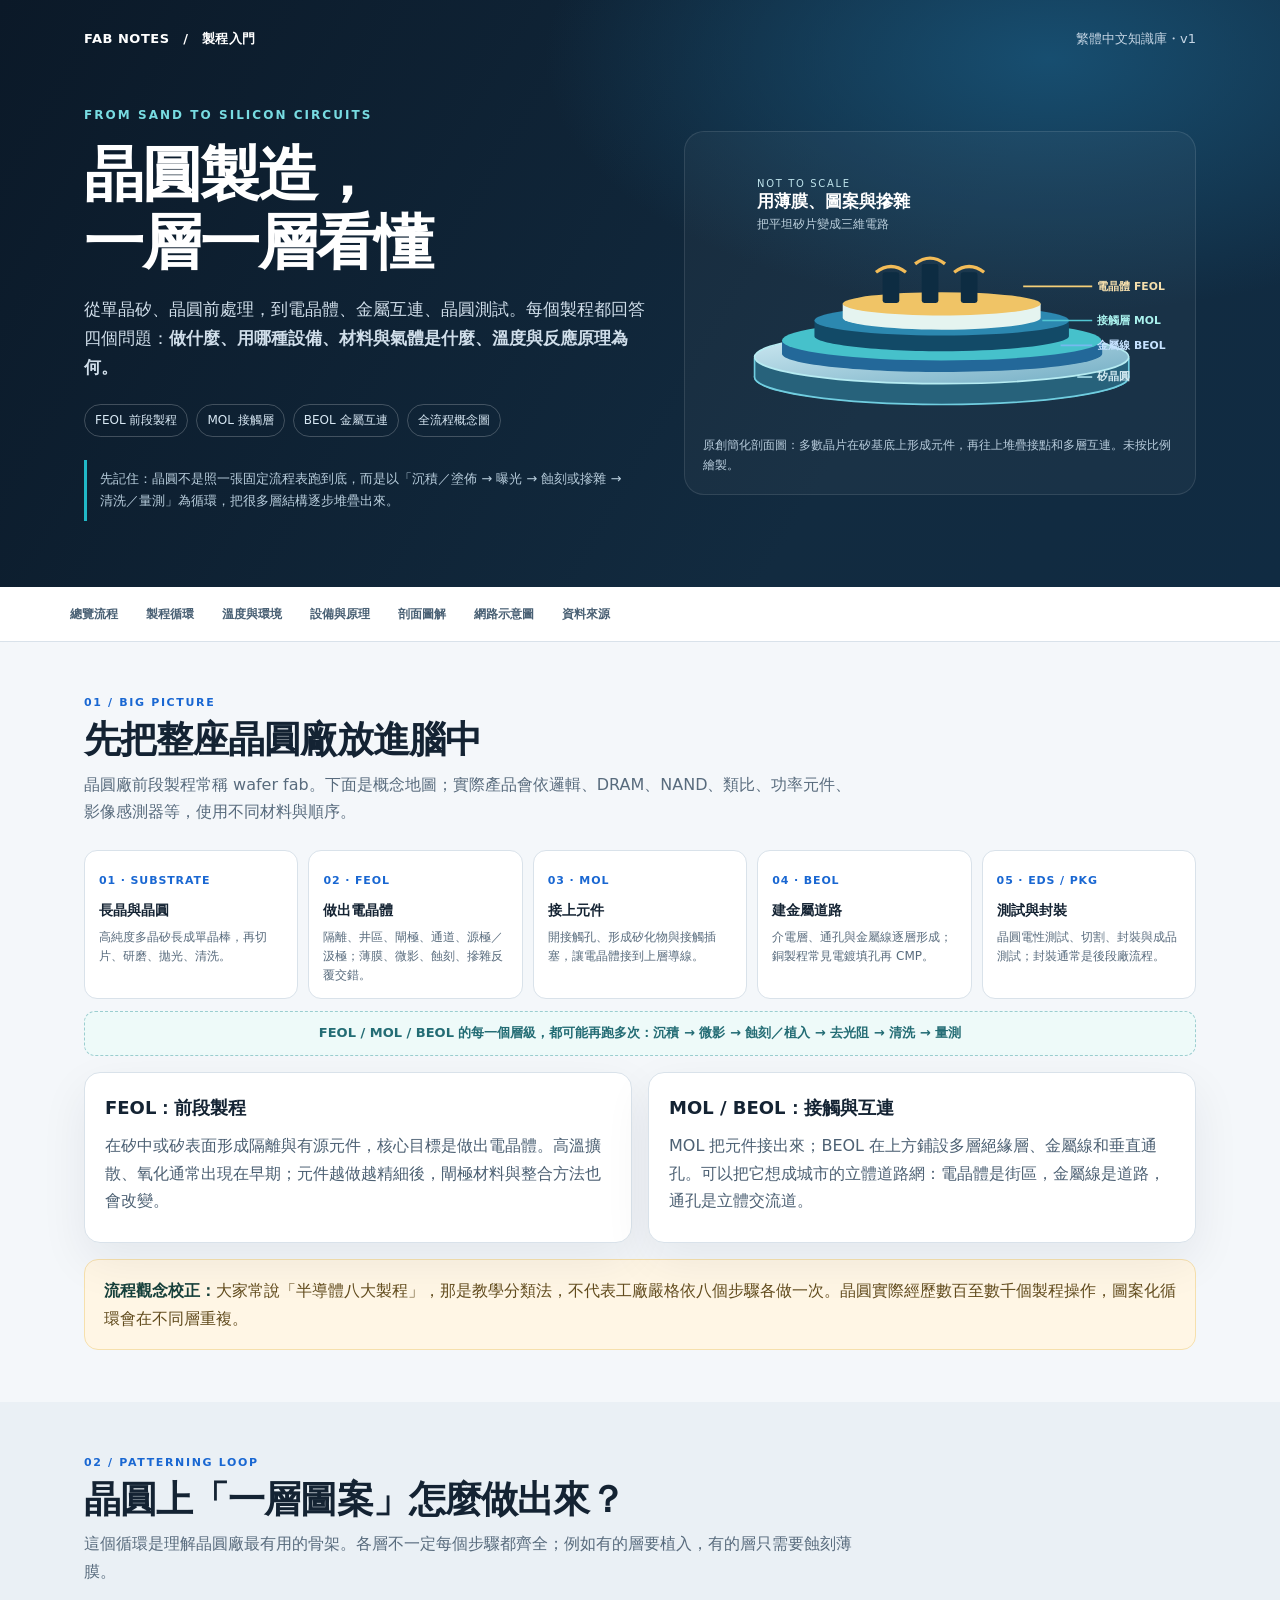
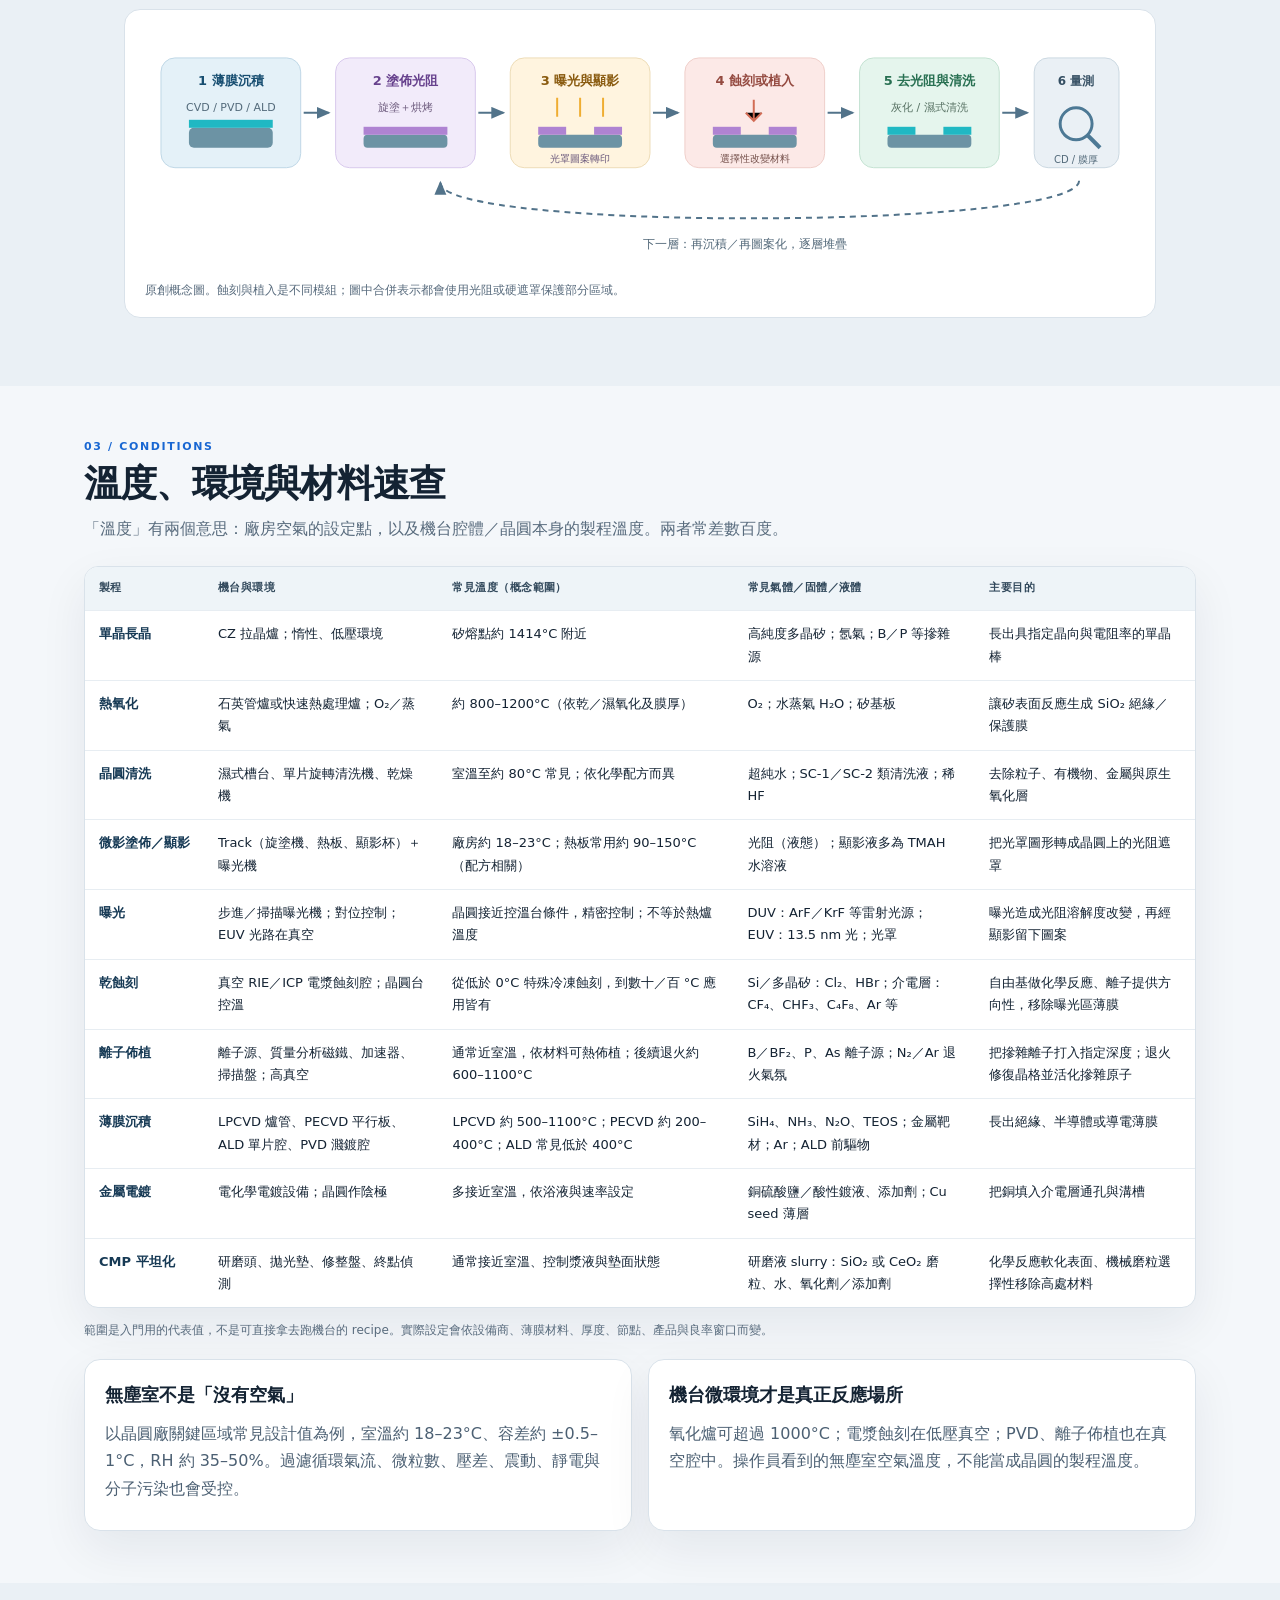
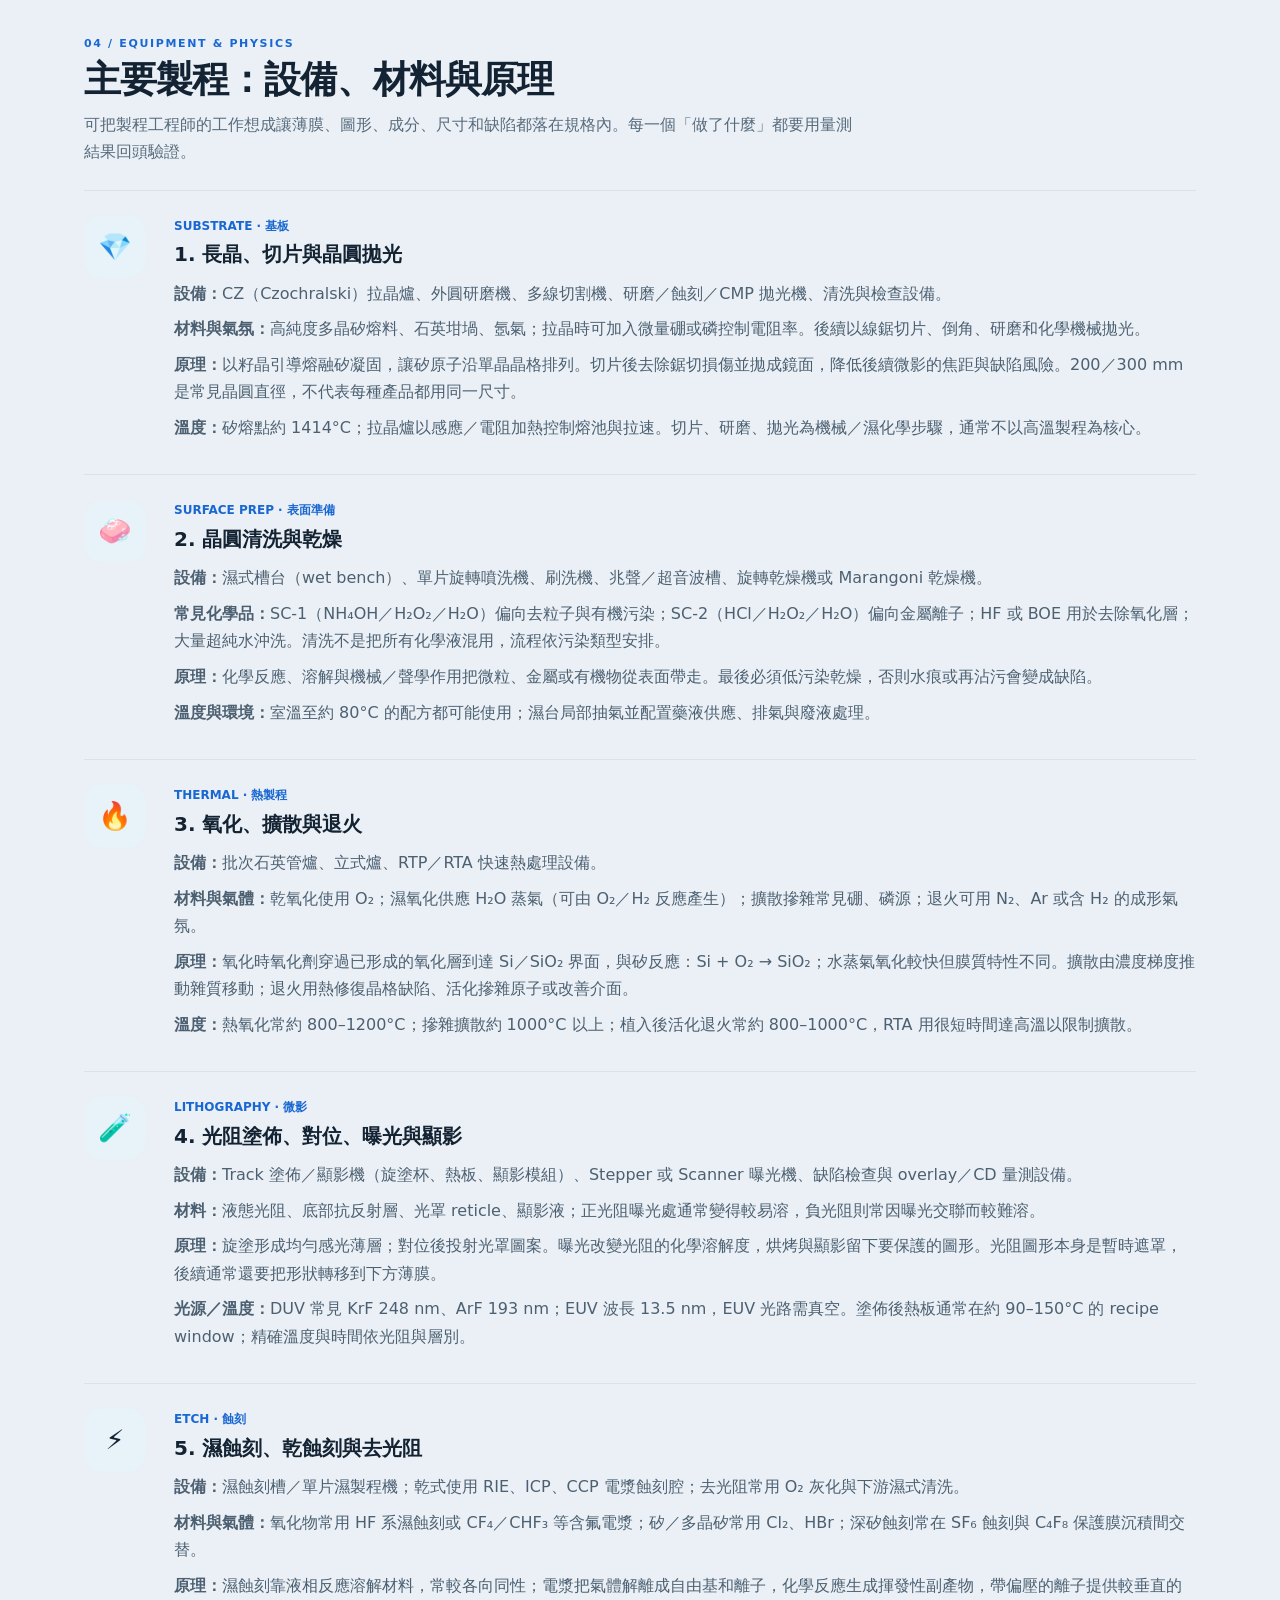
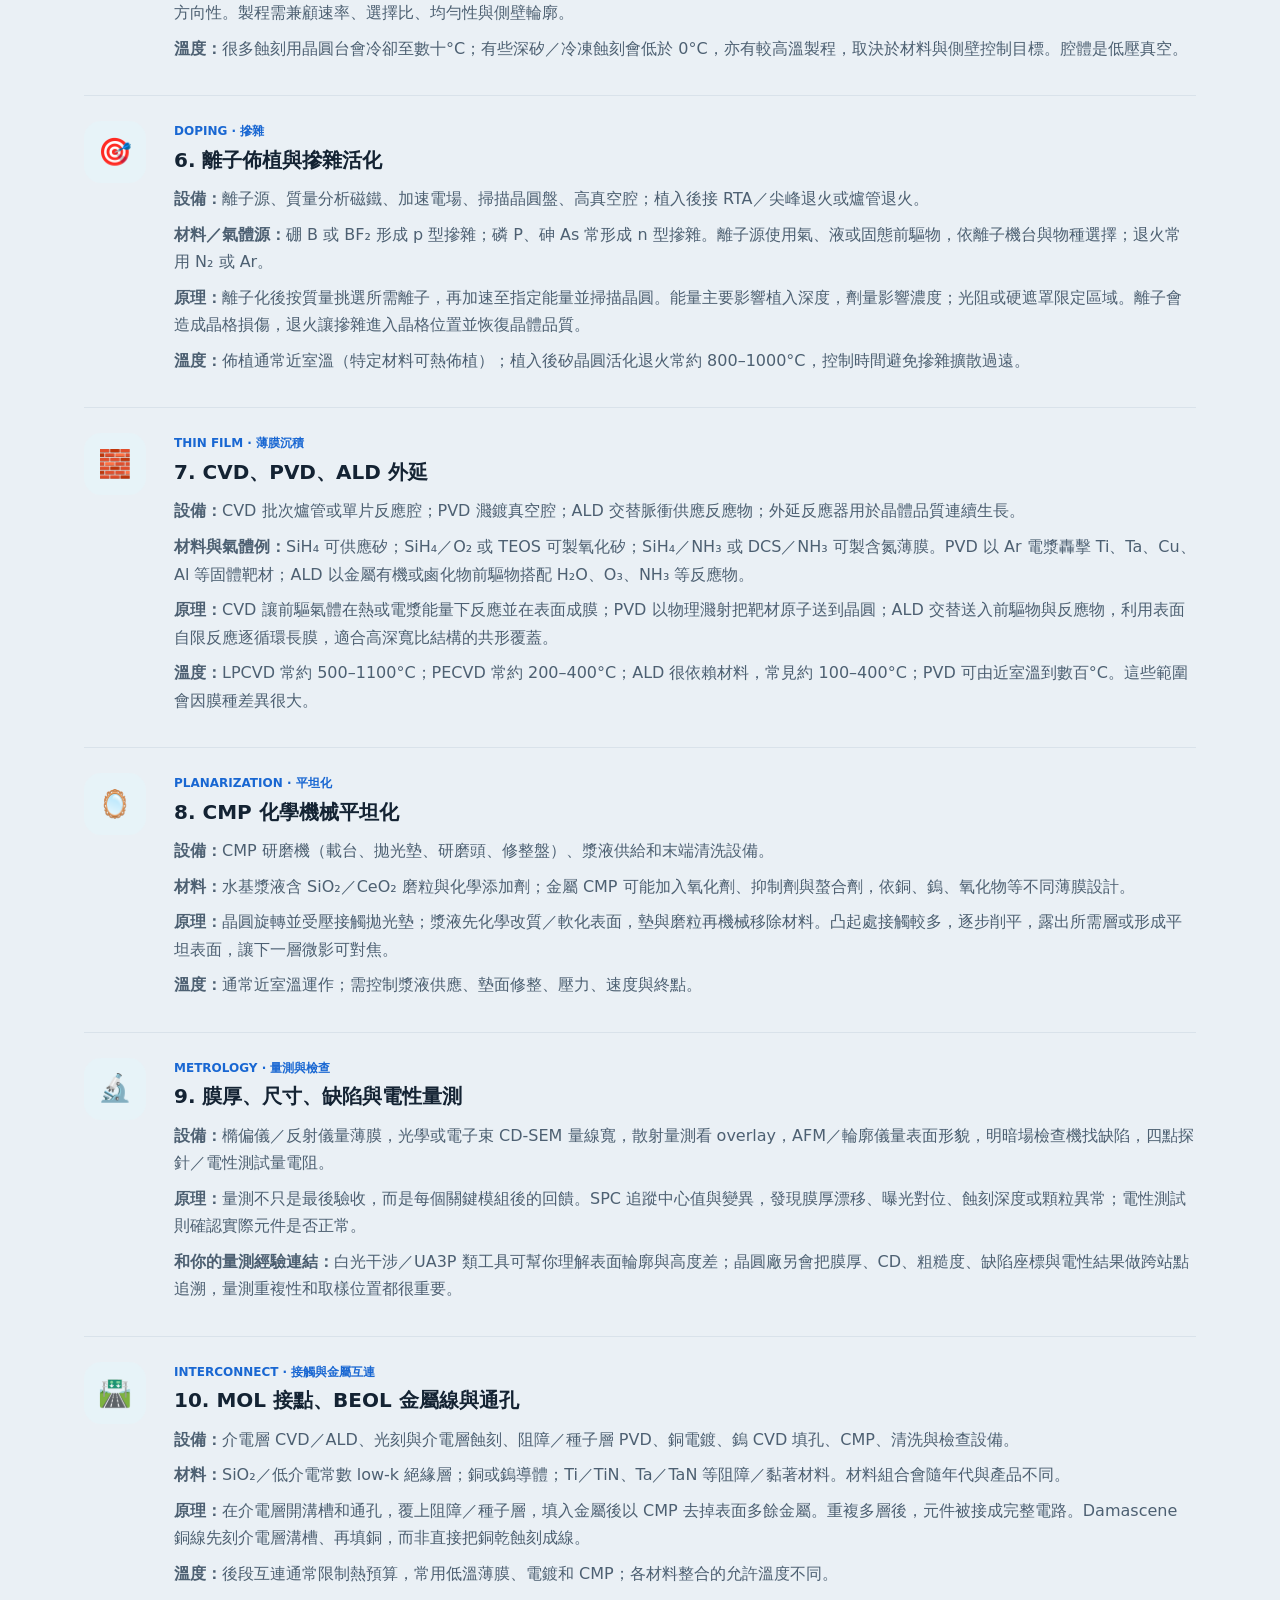
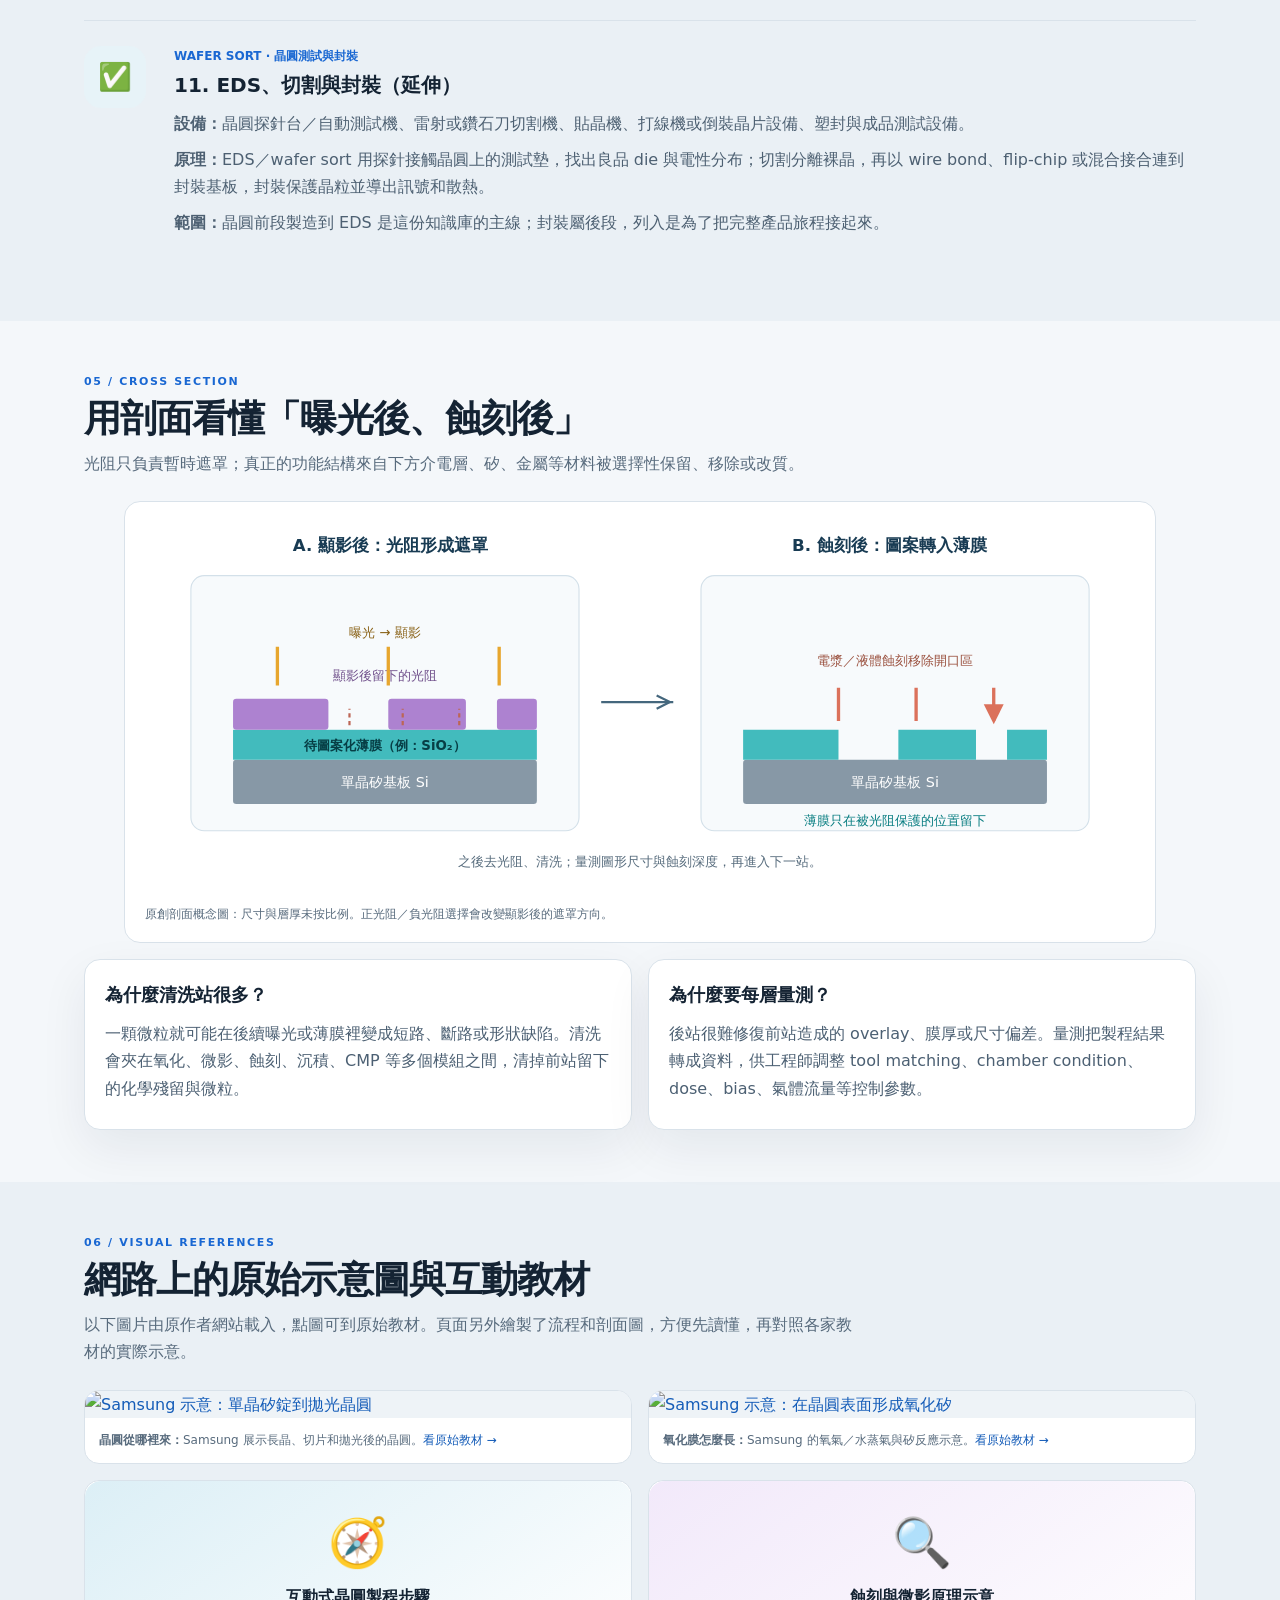
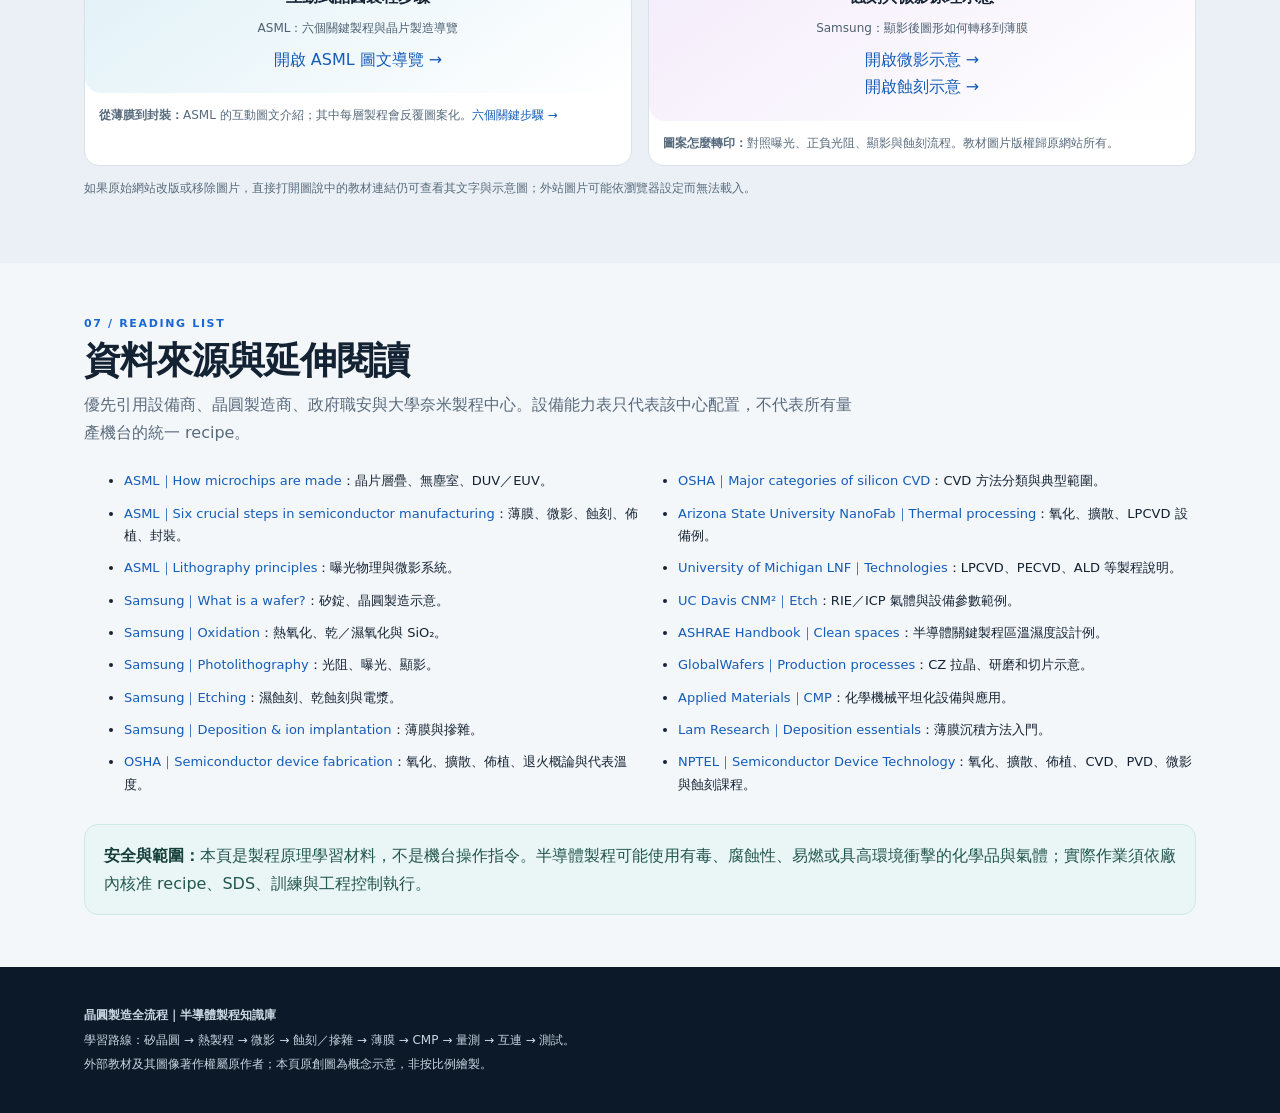
==== semiconductor/index.html @ 073787c9 "Add semiconductor wafer fabrication knowledge base" ====
<!doctype html>
<html lang="zh-Hant">
<head>
<meta charset="utf-8">
<meta name="viewport" content="width=device-width,initial-scale=1">
<meta name="description" content="繁體中文半導體晶圓製造知識庫：由矽晶圓、FEOL、MOL、BEOL 到晶圓測試，以設備、溫度、材料、氣體與原理逐步理解。">
<title>晶圓製造全流程｜半導體製程知識庫</title>
<style>
:root{--ink:#142333;--muted:#586b7d;--navy:#0b1928;--blue:#1967d2;--cyan:#21b8c7;--paper:#f4f7fa;--line:#d9e2ea;--white:#fff;--gold:#f3b64b;--green:#168a70;--shadow:0 18px 48px #14233312}
*{box-sizing:border-box}html{scroll-behavior:smooth}body{margin:0;background:var(--paper);color:var(--ink);font-family:Inter,"Noto Sans TC","Microsoft JhengHei",system-ui,sans-serif;line-height:1.72}a{color:#145cb8;text-decoration:none}a:hover{text-decoration:underline}.wrap{max-width:1160px;margin:auto;padding:0 24px}.hero{background:radial-gradient(ellipse at 82% 10%,#174e70 0,transparent 34%),linear-gradient(120deg,#0b1928,#122b40 68%,#102b42);color:white;padding:28px 0 66px;overflow:hidden}.top{display:flex;justify-content:space-between;align-items:center;color:#c6d6e5;font-size:13px}.brand{font-weight:750;letter-spacing:.04em;color:white}.hero-grid{display:grid;grid-template-columns:1.05fr .95fr;gap:34px;align-items:center;padding-top:55px}.eyebrow{font-size:12px;letter-spacing:.17em;text-transform:uppercase;color:#78dce2;font-weight:750}.hero h1{font-size:clamp(36px,5vw,60px);line-height:1.14;letter-spacing:-.035em;margin:14px 0 18px}.hero p{color:#d0deea;max-width:640px;font-size:17px}.chips{display:flex;flex-wrap:wrap;gap:8px;margin:22px 0}.chip{border:1px solid #ffffff37;color:#d8e8f4;padding:5px 10px;border-radius:999px;font-size:12px}.hero-note{border-left:3px solid var(--cyan);padding:8px 13px;color:#b9cedd;font-size:13px;margin-top:23px}.hero figure{margin:0;background:#ffffff09;border:1px solid #ffffff1b;padding:18px;border-radius:20px}.hero figcaption{font-size:12px;color:#b8ccdc;margin-top:10px}.hero svg{display:block;width:100%;height:auto}
.bar{position:sticky;top:0;z-index:9;background:#ffffffed;backdrop-filter:blur(14px);border-bottom:1px solid var(--line)}.nav{display:flex;gap:8px;overflow:auto;padding:10px 0;white-space:nowrap}.nav a{font-size:12px;font-weight:650;color:#496074;padding:7px 10px;border-radius:9px}.nav a:hover{background:#eaf2f8;text-decoration:none}
section{padding:52px 0;scroll-margin-top:68px}.section-head{display:flex;justify-content:space-between;gap:20px;align-items:end;margin-bottom:24px}.kicker{font-size:11px;letter-spacing:.15em;text-transform:uppercase;font-weight:750;color:var(--blue)}h2{font-size:clamp(26px,3vw,37px);line-height:1.2;margin:5px 0 8px;letter-spacing:-.025em}.lead{margin:0;color:var(--muted);max-width:780px}.muted{color:var(--muted)}.grid{display:grid;gap:16px}.grid.two{grid-template-columns:repeat(2,minmax(0,1fr))}.grid.three{grid-template-columns:repeat(3,minmax(0,1fr))}.card{background:var(--white);border:1px solid var(--line);border-radius:16px;padding:20px;box-shadow:var(--shadow)}.card h3{margin:0 0 9px;font-size:18px}.card p{margin:7px 0;color:#4c6073}.tag{display:inline-block;background:#eaf4fb;color:#235e86;border-radius:6px;padding:2px 7px;font-size:11px;font-weight:700;margin:2px 4px 2px 0}.callout{background:#e9f6f5;border:1px solid #cbe9e5;border-radius:14px;padding:17px 19px;color:#23564f}.callout strong{color:#153f3a}.warn{background:#fff6e5;border-color:#f6e0ad;color:#614b1d}.flow{display:grid;grid-template-columns:repeat(5,minmax(0,1fr));gap:10px;align-items:stretch}.flow .step{background:#fff;border:1px solid var(--line);border-radius:13px;padding:14px;position:relative}.step .num{font-size:11px;color:var(--blue);font-weight:800;letter-spacing:.08em}.step h3{font-size:14px;margin:6px 0}.step p{font-size:12px;line-height:1.55;color:var(--muted);margin:0}.loop{margin-top:12px;text-align:center;color:#236c74;font-weight:700;font-size:13px;padding:10px;border:1px dashed #9bced0;border-radius:11px;background:#eefaf9}
.table-wrap{overflow:auto;border:1px solid var(--line);border-radius:14px;background:white;box-shadow:var(--shadow)}table{border-collapse:collapse;width:100%;min-width:840px;font-size:13px}th,td{text-align:left;padding:12px 14px;border-bottom:1px solid #e7edf2;vertical-align:top}th{background:#eef4f8;color:#32495c;font-size:11px;letter-spacing:.04em}tr:last-child td{border-bottom:0}td:first-child{font-weight:750;color:#173a55;white-space:nowrap}.small{font-size:12px;color:var(--muted)}.module{border-top:1px solid var(--line);padding:25px 0;display:grid;grid-template-columns:72px 1fr;gap:18px}.module-icon{width:62px;height:62px;border-radius:17px;background:#e7f3f8;display:grid;place-items:center;font-size:27px}.module h3{margin:1px 0 5px;font-size:20px}.module .sub{color:var(--blue);font-size:12px;font-weight:750}.module p{margin:8px 0;color:#4d6072}.module ul{margin:7px 0;padding-left:20px;color:#41566a}.diagram{background:#fff;border:1px solid var(--line);border-radius:16px;padding:16px;overflow:auto}.diagram svg{display:block;width:100%;min-width:600px;height:auto}.diagram figcaption{font-size:12px;color:var(--muted);margin:9px 4px 1px}.img-grid{display:grid;grid-template-columns:repeat(2,minmax(0,1fr));gap:16px}.web-figure{margin:0;background:white;border:1px solid var(--line);border-radius:15px;overflow:hidden}.web-figure img{display:block;width:100%;height:auto;max-height:270px;object-fit:contain;background:#eef3f7}.web-figure figcaption{padding:12px 14px;font-size:12px;color:var(--muted)}.source-list{columns:2;column-gap:36px}.source-list li{break-inside:avoid;margin:0 0 10px;font-size:13px}.foot{background:var(--navy);color:#c8d6e2;padding:34px 0;font-size:12px}.foot a{color:#89d7df}.foot p{margin:4px 0}
@media(max-width:820px){.hero-grid{grid-template-columns:1fr;padding-top:36px}.hero figure{max-width:600px}.flow{grid-template-columns:repeat(2,1fr)}.flow .step:last-child{grid-column:span 2}.grid.three{grid-template-columns:1fr}.section-head{display:block}.source-list{columns:1}}
@media(max-width:560px){.wrap{padding:0 16px}.hero{padding-bottom:40px}.hero-grid{padding-top:28px}.grid.two,.img-grid{grid-template-columns:1fr}.module{grid-template-columns:48px 1fr;gap:12px}.module-icon{width:44px;height:44px;border-radius:12px;font-size:21px}.flow{grid-template-columns:1fr}.flow .step:last-child{grid-column:auto}.nav a{padding:7px 8px}}
</style>
</head>
<body>
<header class="hero">
 <div class="wrap">
  <div class="top"><span class="brand">FAB NOTES　/　製程入門</span><span>繁體中文知識庫・v1</span></div>
  <div class="hero-grid">
   <div>
    <div class="eyebrow">From sand to silicon circuits</div>
    <h1>晶圓製造，<br>一層一層看懂</h1>
    <p>從單晶矽、晶圓前處理，到電晶體、金屬互連、晶圓測試。每個製程都回答四個問題：<b>做什麼、用哪種設備、材料與氣體是什麼、溫度與反應原理為何。</b></p>
    <div class="chips"><span class="chip">FEOL 前段製程</span><span class="chip">MOL 接觸層</span><span class="chip">BEOL 金屬互連</span><span class="chip">全流程概念圖</span></div>
    <div class="hero-note">先記住：晶圓不是照一張固定流程表跑到底，而是以「沉積／塗佈 → 曝光 → 蝕刻或摻雜 → 清洗／量測」為循環，把很多層結構逐步堆疊出來。</div>
   </div>
   <figure aria-label="晶圓上逐層建立晶體管與金屬連線的示意圖">
    <svg viewBox="0 0 570 330" role="img" aria-labelledby="waferTitle">
     <title id="waferTitle">晶圓晶片的多層結構示意</title>
     <defs><linearGradient id="w" x2="1" y2="1"><stop stop-color="#d2ecf4"/><stop offset="1" stop-color="#71acc3"/></linearGradient></defs>
     <ellipse cx="287" cy="273" rx="225" ry="32" fill="#102c42" stroke="#70cee0" stroke-width="2"/>
     <path d="M62 250v23c0 18 101 33 225 33s225-15 225-33v-23" fill="#27627b" stroke="#70cee0" stroke-width="2"/>
     <ellipse cx="287" cy="249" rx="225" ry="32" fill="url(#w)" stroke="#b7ecf2" stroke-width="2"/>
     <path d="M95 229h385v16c0 12-86 22-192 22S95 257 95 245z" fill="#236899"/>
     <ellipse cx="287" cy="229" rx="192" ry="24" fill="#46c1cb"/>
     <path d="M134 205h306v19c0 9-69 18-153 18s-153-9-153-18z" fill="#124a67"/>
     <ellipse cx="287" cy="205" rx="153" ry="18" fill="#2c88b0"/>
     <path d="M168 185h238v17c0 7-53 14-119 14s-119-7-119-14z" fill="#e5f4f0"/>
     <ellipse cx="287" cy="185" rx="119" ry="14" fill="#f0c466"/>
     <g fill="#0d2c42"><rect x="216" y="147" width="20" height="37" rx="3"/><rect x="263" y="137" width="20" height="47" rx="3"/><rect x="310" y="147" width="20" height="37" rx="3"/><path d="M208 147q18-14 36 0M255 137q18-14 36 0M302 147q18-14 36 0" fill="none" stroke="#f3bc58" stroke-width="4"/></g>
     <g font-family="system-ui,sans-serif" font-size="13" font-weight="700">
      <path d="M385 164h83" stroke="#f5cf78" stroke-width="2"/><text x="474" y="168" fill="#f5dfad">電晶體 FEOL</text>
      <path d="M408 205h60" stroke="#52c6d2" stroke-width="2"/><text x="474" y="209" fill="#a9f1ed">接觸層 MOL</text>
      <path d="M430 235h38" stroke="#76b9ef" stroke-width="2"/><text x="474" y="239" fill="#c6e2ff">金屬線 BEOL</text>
      <path d="M450 273h18" stroke="#a6dbe8" stroke-width="2"/><text x="474" y="277" fill="#d3eaf1">矽晶圓</text>
     </g>
     <text x="65" y="45" fill="#bfe4ec" font-size="12" letter-spacing="2">NOT TO SCALE</text>
     <text x="65" y="69" fill="#fff" font-size="20" font-weight="700">用薄膜、圖案與摻雜</text>
     <text x="65" y="94" fill="#bdd1de" font-size="14">把平坦矽片變成三維電路</text>
    </svg>
    <figcaption>原創簡化剖面圖：多數晶片在矽基底上形成元件，再往上堆疊接點和多層互連。未按比例繪製。</figcaption>
   </figure>
  </div>
 </div>
</header>
<div class="bar"><nav class="wrap nav" aria-label="頁面導覽">
 <a href="#map">總覽流程</a><a href="#cycle">製程循環</a><a href="#conditions">溫度與環境</a><a href="#steps">設備與原理</a><a href="#cross">剖面圖解</a><a href="#images">網路示意圖</a><a href="#sources">資料來源</a>
</nav></div>
<main>
<section id="map"><div class="wrap">
 <div class="section-head"><div><div class="kicker">01 / Big picture</div><h2>先把整座晶圓廠放進腦中</h2><p class="lead">晶圓廠前段製程常稱 wafer fab。下面是概念地圖；實際產品會依邏輯、DRAM、NAND、類比、功率元件、影像感測器等，使用不同材料與順序。</p></div></div>
 <div class="flow">
  <article class="step"><span class="num">01 · SUBSTRATE</span><h3>長晶與晶圓</h3><p>高純度多晶矽長成單晶棒，再切片、研磨、拋光、清洗。</p></article>
  <article class="step"><span class="num">02 · FEOL</span><h3>做出電晶體</h3><p>隔離、井區、閘極、通道、源極／汲極；薄膜、微影、蝕刻、摻雜反覆交錯。</p></article>
  <article class="step"><span class="num">03 · MOL</span><h3>接上元件</h3><p>開接觸孔、形成矽化物與接觸插塞，讓電晶體接到上層導線。</p></article>
  <article class="step"><span class="num">04 · BEOL</span><h3>建金屬道路</h3><p>介電層、通孔與金屬線逐層形成；銅製程常見電鍍填孔再 CMP。</p></article>
  <article class="step"><span class="num">05 · EDS / PKG</span><h3>測試與封裝</h3><p>晶圓電性測試、切割、封裝與成品測試；封裝通常是後段廠流程。</p></article>
 </div>
 <div class="loop">FEOL / MOL / BEOL 的每一個層級，都可能再跑多次：沉積 → 微影 → 蝕刻／植入 → 去光阻 → 清洗 → 量測</div>
 <div class="grid two" style="margin-top:16px">
  <div class="card"><h3>FEOL：前段製程</h3><p>在矽中或矽表面形成隔離與有源元件，核心目標是做出電晶體。高溫擴散、氧化通常出現在早期；元件越做越精細後，閘極材料與整合方法也會改變。</p></div>
  <div class="card"><h3>MOL / BEOL：接觸與互連</h3><p>MOL 把元件接出來；BEOL 在上方鋪設多層絕緣層、金屬線和垂直通孔。可以把它想成城市的立體道路網：電晶體是街區，金屬線是道路，通孔是立體交流道。</p></div>
 </div>
 <div class="callout warn" style="margin-top:16px"><strong>流程觀念校正：</strong>大家常說「半導體八大製程」，那是教學分類法，不代表工廠嚴格依八個步驟各做一次。晶圓實際經歷數百至數千個製程操作，圖案化循環會在不同層重複。</div>
</div></section>
<section id="cycle" style="background:#eaf0f5"><div class="wrap">
 <div class="section-head"><div><div class="kicker">02 / Patterning loop</div><h2>晶圓上「一層圖案」怎麼做出來？</h2><p class="lead">這個循環是理解晶圓廠最有用的骨架。各層不一定每個步驟都齊全；例如有的層要植入，有的層只需要蝕刻薄膜。</p></div></div>
 <figure class="diagram">
 <svg viewBox="0 0 1000 245" role="img" aria-label="薄膜、塗光阻、曝光顯影、蝕刻、去光阻及量測的製程循環">
 <defs><marker id="arr" markerWidth="8" markerHeight="8" refX="6" refY="3" orient="auto"><path d="M0,0 L0,6 L7,3 z" fill="#52738a"/></marker></defs>
 <g font-family="system-ui,sans-serif">
 <g transform="translate(20,32)"><rect width="140" height="110" rx="14" fill="#e4f1f8" stroke="#bfd7e6"/><text x="70" y="27" text-anchor="middle" font-size="13" font-weight="700" fill="#164d70">1 薄膜沉積</text><rect x="28" y="70" width="84" height="20" rx="5" fill="#6c93a4"/><rect x="28" y="62" width="84" height="8" fill="#20b8c3"/><text x="70" y="53" text-anchor="middle" font-size="11" fill="#546b7b">CVD / PVD / ALD</text></g>
 <path d="M163 87h25" stroke="#52738a" stroke-width="2" marker-end="url(#arr)"/>
 <g transform="translate(195,32)"><rect width="140" height="110" rx="14" fill="#f2ebfa" stroke="#d8c9ec"/><text x="70" y="27" text-anchor="middle" font-size="13" font-weight="700" fill="#67418d">2 塗佈光阻</text><rect x="28" y="77" width="84" height="13" rx="4" fill="#6c93a4"/><rect x="28" y="69" width="84" height="8" fill="#af83d2"/><text x="70" y="53" text-anchor="middle" font-size="11" fill="#6d5b7d">旋塗＋烘烤</text></g>
 <path d="M338 87h25" stroke="#52738a" stroke-width="2" marker-end="url(#arr)"/>
 <g transform="translate(370,32)"><rect width="140" height="110" rx="14" fill="#fff4df" stroke="#eddcb7"/><text x="70" y="27" text-anchor="middle" font-size="13" font-weight="700" fill="#8a5b10">3 曝光與顯影</text><rect x="28" y="77" width="84" height="13" rx="4" fill="#6c93a4"/><rect x="28" y="69" width="28" height="8" fill="#af83d2"/><rect x="84" y="69" width="28" height="8" fill="#af83d2"/><path d="M47 40v19M70 40v19M93 40v19" stroke="#efad32" stroke-width="2"/><text x="70" y="104" text-anchor="middle" font-size="10" fill="#6d5b7d">光罩圖案轉印</text></g>
 <path d="M513 87h25" stroke="#52738a" stroke-width="2" marker-end="url(#arr)"/>
 <g transform="translate(545,32)"><rect width="140" height="110" rx="14" fill="#fce9e7" stroke="#efcfca"/><text x="70" y="27" text-anchor="middle" font-size="13" font-weight="700" fill="#944a40">4 蝕刻或植入</text><rect x="28" y="77" width="84" height="13" rx="4" fill="#6c93a4"/><rect x="28" y="69" width="28" height="8" fill="#af83d2"/><rect x="84" y="69" width="28" height="8" fill="#af83d2"/><path d="M69 42v20m-8-7 8 8 8-8" stroke="#d26c55" stroke-width="2"/><text x="70" y="104" text-anchor="middle" font-size="10" fill="#75514c">選擇性改變材料</text></g>
 <path d="M688 87h25" stroke="#52738a" stroke-width="2" marker-end="url(#arr)"/>
 <g transform="translate(720,32)"><rect width="140" height="110" rx="14" fill="#e5f5ed" stroke="#c4e2d2"/><text x="70" y="27" text-anchor="middle" font-size="13" font-weight="700" fill="#287052">5 去光阻與清洗</text><rect x="28" y="77" width="84" height="13" rx="4" fill="#6c93a4"/><rect x="28" y="69" width="28" height="8" fill="#20b8c3"/><rect x="84" y="69" width="28" height="8" fill="#20b8c3"/><text x="70" y="53" text-anchor="middle" font-size="11" fill="#587264">灰化 / 濕式清洗</text></g>
 <path d="M863 87h25" stroke="#52738a" stroke-width="2" marker-end="url(#arr)"/>
 <g transform="translate(895,32)"><rect width="85" height="110" rx="14" fill="#eaf0f5" stroke="#cbd8e1"/><text x="42" y="27" text-anchor="middle" font-size="12" font-weight="700" fill="#344e62">6 量測</text><circle cx="42" cy="66" r="16" fill="none" stroke="#4d7995" stroke-width="3"/><path d="M54 78l12 12" stroke="#4d7995" stroke-width="4"/><text x="42" y="105" text-anchor="middle" font-size="10" fill="#546b7b">CD / 膜厚</text></g>
 <path d="M940 155 C940 204 300 206 300 157" fill="none" stroke="#52738a" stroke-width="2" stroke-dasharray="6 5" marker-end="url(#arr)"/>
 <text x="605" y="222" text-anchor="middle" font-size="12" fill="#526879">下一層：再沉積／再圖案化，逐層堆疊</text>
 </g></svg>
 <figcaption>原創概念圖。蝕刻與植入是不同模組；圖中合併表示都會使用光阻或硬遮罩保護部分區域。</figcaption></figure>
</div></section>
<section id="conditions"><div class="wrap">
 <div class="section-head"><div><div class="kicker">03 / Conditions</div><h2>溫度、環境與材料速查</h2><p class="lead">「溫度」有兩個意思：廠房空氣的設定點，以及機台腔體／晶圓本身的製程溫度。兩者常差數百度。</p></div></div>
 <div class="table-wrap"><table><thead><tr><th>製程</th><th>機台與環境</th><th>常見溫度（概念範圍）</th><th>常見氣體／固體／液體</th><th>主要目的</th></tr></thead><tbody>
 <tr><td>單晶長晶</td><td>CZ 拉晶爐；惰性、低壓環境</td><td>矽熔點約 1414°C 附近</td><td>高純度多晶矽；氬氣；B／P 等摻雜源</td><td>長出具指定晶向與電阻率的單晶棒</td></tr>
 <tr><td>熱氧化</td><td>石英管爐或快速熱處理爐；O₂／蒸氣</td><td>約 800–1200°C（依乾／濕氧化及膜厚）</td><td>O₂；水蒸氣 H₂O；矽基板</td><td>讓矽表面反應生成 SiO₂ 絕緣／保護膜</td></tr>
 <tr><td>晶圓清洗</td><td>濕式槽台、單片旋轉清洗機、乾燥機</td><td>室溫至約 80°C 常見；依化學配方而異</td><td>超純水；SC-1／SC-2 類清洗液；稀 HF</td><td>去除粒子、有機物、金屬與原生氧化層</td></tr>
 <tr><td>微影塗佈／顯影</td><td>Track（旋塗機、熱板、顯影杯）＋曝光機</td><td>廠房約 18–23°C；熱板常用約 90–150°C（配方相關）</td><td>光阻（液態）；顯影液多為 TMAH 水溶液</td><td>把光罩圖形轉成晶圓上的光阻遮罩</td></tr>
 <tr><td>曝光</td><td>步進／掃描曝光機；對位控制；EUV 光路在真空</td><td>晶圓接近控溫台條件，精密控制；不等於熱爐溫度</td><td>DUV：ArF／KrF 等雷射光源；EUV：13.5 nm 光；光罩</td><td>曝光造成光阻溶解度改變，再經顯影留下圖案</td></tr>
 <tr><td>乾蝕刻</td><td>真空 RIE／ICP 電漿蝕刻腔；晶圓台控溫</td><td>從低於 0°C 特殊冷凍蝕刻，到數十／百 °C 應用皆有</td><td>Si／多晶矽：Cl₂、HBr；介電層：CF₄、CHF₃、C₄F₈、Ar 等</td><td>自由基做化學反應、離子提供方向性，移除曝光區薄膜</td></tr>
 <tr><td>離子佈植</td><td>離子源、質量分析磁鐵、加速器、掃描盤；高真空</td><td>通常近室溫，依材料可熱佈植；後續退火約 600–1100°C</td><td>B／BF₂、P、As 離子源；N₂／Ar 退火氣氛</td><td>把摻雜離子打入指定深度；退火修復晶格並活化摻雜原子</td></tr>
 <tr><td>薄膜沉積</td><td>LPCVD 爐管、PECVD 平行板、ALD 單片腔、PVD 濺鍍腔</td><td>LPCVD 約 500–1100°C；PECVD 約 200–400°C；ALD 常見低於 400°C</td><td>SiH₄、NH₃、N₂O、TEOS；金屬靶材；Ar；ALD 前驅物</td><td>長出絕緣、半導體或導電薄膜</td></tr>
 <tr><td>金屬電鍍</td><td>電化學電鍍設備；晶圓作陰極</td><td>多接近室溫，依浴液與速率設定</td><td>銅硫酸鹽／酸性鍍液、添加劑；Cu seed 薄層</td><td>把銅填入介電層通孔與溝槽</td></tr>
 <tr><td>CMP 平坦化</td><td>研磨頭、拋光墊、修整盤、終點偵測</td><td>通常接近室溫、控制漿液與墊面狀態</td><td>研磨液 slurry：SiO₂ 或 CeO₂ 磨粒、水、氧化劑／添加劑</td><td>化學反應軟化表面、機械磨粒選擇性移除高處材料</td></tr>
 </tbody></table></div>
 <p class="small" style="margin-top:12px">範圍是入門用的代表值，不是可直接拿去跑機台的 recipe。實際設定會依設備商、薄膜材料、厚度、節點、產品與良率窗口而變。</p>
 <div class="grid two" style="margin-top:18px">
  <div class="card"><h3>無塵室不是「沒有空氣」</h3><p>以晶圓廠關鍵區域常見設計值為例，室溫約 18–23°C、容差約 ±0.5–1°C，RH 約 35–50%。過濾循環氣流、微粒數、壓差、震動、靜電與分子污染也會受控。</p></div>
  <div class="card"><h3>機台微環境才是真正反應場所</h3><p>氧化爐可超過 1000°C；電漿蝕刻在低壓真空；PVD、離子佈植也在真空腔中。操作員看到的無塵室空氣溫度，不能當成晶圓的製程溫度。</p></div>
 </div>
</div></section>
<section id="steps" style="background:#eaf0f5"><div class="wrap">
 <div class="section-head"><div><div class="kicker">04 / Equipment & physics</div><h2>主要製程：設備、材料與原理</h2><p class="lead">可把製程工程師的工作想成讓薄膜、圖形、成分、尺寸和缺陷都落在規格內。每一個「做了什麼」都要用量測結果回頭驗證。</p></div></div>
 <article class="module"><div class="module-icon">💎</div><div><div class="sub">SUBSTRATE · 基板</div><h3>1. 長晶、切片與晶圓拋光</h3><p><b>設備：</b>CZ（Czochralski）拉晶爐、外圓研磨機、多線切割機、研磨／蝕刻／CMP 拋光機、清洗與檢查設備。</p><p><b>材料與氣氛：</b>高純度多晶矽熔料、石英坩堝、氬氣；拉晶時可加入微量硼或磷控制電阻率。後續以線鋸切片、倒角、研磨和化學機械拋光。</p><p><b>原理：</b>以籽晶引導熔融矽凝固，讓矽原子沿單晶晶格排列。切片後去除鋸切損傷並拋成鏡面，降低後續微影的焦距與缺陷風險。200／300 mm 是常見晶圓直徑，不代表每種產品都用同一尺寸。</p><p><b>溫度：</b>矽熔點約 1414°C；拉晶爐以感應／電阻加熱控制熔池與拉速。切片、研磨、拋光為機械／濕化學步驟，通常不以高溫製程為核心。</p></div></article>
 <article class="module"><div class="module-icon">🧼</div><div><div class="sub">SURFACE PREP · 表面準備</div><h3>2. 晶圓清洗與乾燥</h3><p><b>設備：</b>濕式槽台（wet bench）、單片旋轉噴洗機、刷洗機、兆聲／超音波槽、旋轉乾燥機或 Marangoni 乾燥機。</p><p><b>常見化學品：</b>SC-1（NH₄OH／H₂O₂／H₂O）偏向去粒子與有機污染；SC-2（HCl／H₂O₂／H₂O）偏向金屬離子；HF 或 BOE 用於去除氧化層；大量超純水沖洗。清洗不是把所有化學液混用，流程依污染類型安排。</p><p><b>原理：</b>化學反應、溶解與機械／聲學作用把微粒、金屬或有機物從表面帶走。最後必須低污染乾燥，否則水痕或再沾污會變成缺陷。</p><p><b>溫度與環境：</b>室溫至約 80°C 的配方都可能使用；濕台局部抽氣並配置藥液供應、排氣與廢液處理。</p></div></article>
 <article class="module"><div class="module-icon">🔥</div><div><div class="sub">THERMAL · 熱製程</div><h3>3. 氧化、擴散與退火</h3><p><b>設備：</b>批次石英管爐、立式爐、RTP／RTA 快速熱處理設備。</p><p><b>材料與氣體：</b>乾氧化使用 O₂；濕氧化供應 H₂O 蒸氣（可由 O₂／H₂ 反應產生）；擴散摻雜常見硼、磷源；退火可用 N₂、Ar 或含 H₂ 的成形氣氛。</p><p><b>原理：</b>氧化時氧化劑穿過已形成的氧化層到達 Si／SiO₂ 界面，與矽反應：Si + O₂ → SiO₂；水蒸氣氧化較快但膜質特性不同。擴散由濃度梯度推動雜質移動；退火用熱修復晶格缺陷、活化摻雜原子或改善介面。</p><p><b>溫度：</b>熱氧化常約 800–1200°C；摻雜擴散約 1000°C 以上；植入後活化退火常約 800–1000°C，RTA 用很短時間達高溫以限制擴散。</p></div></article>
 <article class="module"><div class="module-icon">🧪</div><div><div class="sub">LITHOGRAPHY · 微影</div><h3>4. 光阻塗佈、對位、曝光與顯影</h3><p><b>設備：</b>Track 塗佈／顯影機（旋塗杯、熱板、顯影模組）、Stepper 或 Scanner 曝光機、缺陷檢查與 overlay／CD 量測設備。</p><p><b>材料：</b>液態光阻、底部抗反射層、光罩 reticle、顯影液；正光阻曝光處通常變得較易溶，負光阻則常因曝光交聯而較難溶。</p><p><b>原理：</b>旋塗形成均勻感光薄層；對位後投射光罩圖案。曝光改變光阻的化學溶解度，烘烤與顯影留下要保護的圖形。光阻圖形本身是暫時遮罩，後續通常還要把形狀轉移到下方薄膜。</p><p><b>光源／溫度：</b>DUV 常見 KrF 248 nm、ArF 193 nm；EUV 波長 13.5 nm，EUV 光路需真空。塗佈後熱板通常在約 90–150°C 的 recipe window；精確溫度與時間依光阻與層別。</p></div></article>
 <article class="module"><div class="module-icon">⚡</div><div><div class="sub">ETCH · 蝕刻</div><h3>5. 濕蝕刻、乾蝕刻與去光阻</h3><p><b>設備：</b>濕蝕刻槽／單片濕製程機；乾式使用 RIE、ICP、CCP 電漿蝕刻腔；去光阻常用 O₂ 灰化與下游濕式清洗。</p><p><b>材料與氣體：</b>氧化物常用 HF 系濕蝕刻或 CF₄／CHF₃ 等含氟電漿；矽／多晶矽常用 Cl₂、HBr；深矽蝕刻常在 SF₆ 蝕刻與 C₄F₈ 保護膜沉積間交替。</p><p><b>原理：</b>濕蝕刻靠液相反應溶解材料，常較各向同性；電漿把氣體解離成自由基和離子，化學反應生成揮發性副產物，帶偏壓的離子提供較垂直的方向性。製程需兼顧速率、選擇比、均勻性與側壁輪廓。</p><p><b>溫度：</b>很多蝕刻用晶圓台會冷卻至數十°C；有些深矽／冷凍蝕刻會低於 0°C，亦有較高溫製程，取決於材料與側壁控制目標。腔體是低壓真空。</p></div></article>
 <article class="module"><div class="module-icon">🎯</div><div><div class="sub">DOPING · 摻雜</div><h3>6. 離子佈植與摻雜活化</h3><p><b>設備：</b>離子源、質量分析磁鐵、加速電場、掃描晶圓盤、高真空腔；植入後接 RTA／尖峰退火或爐管退火。</p><p><b>材料／氣體源：</b>硼 B 或 BF₂ 形成 p 型摻雜；磷 P、砷 As 常形成 n 型摻雜。離子源使用氣、液或固態前驅物，依離子機台與物種選擇；退火常用 N₂ 或 Ar。</p><p><b>原理：</b>離子化後按質量挑選所需離子，再加速至指定能量並掃描晶圓。能量主要影響植入深度，劑量影響濃度；光阻或硬遮罩限定區域。離子會造成晶格損傷，退火讓摻雜進入晶格位置並恢復晶體品質。</p><p><b>溫度：</b>佈植通常近室溫（特定材料可熱佈植）；植入後矽晶圓活化退火常約 800–1000°C，控制時間避免摻雜擴散過遠。</p></div></article>
 <article class="module"><div class="module-icon">🧱</div><div><div class="sub">THIN FILM · 薄膜沉積</div><h3>7. CVD、PVD、ALD 外延</h3><p><b>設備：</b>CVD 批次爐管或單片反應腔；PVD 濺鍍真空腔；ALD 交替脈衝供應反應物；外延反應器用於晶體品質連續生長。</p><p><b>材料與氣體例：</b>SiH₄ 可供應矽；SiH₄／O₂ 或 TEOS 可製氧化矽；SiH₄／NH₃ 或 DCS／NH₃ 可製含氮薄膜。PVD 以 Ar 電漿轟擊 Ti、Ta、Cu、Al 等固體靶材；ALD 以金屬有機或鹵化物前驅物搭配 H₂O、O₃、NH₃ 等反應物。</p><p><b>原理：</b>CVD 讓前驅氣體在熱或電漿能量下反應並在表面成膜；PVD 以物理濺射把靶材原子送到晶圓；ALD 交替送入前驅物與反應物，利用表面自限反應逐循環長膜，適合高深寬比結構的共形覆蓋。</p><p><b>溫度：</b>LPCVD 常約 500–1100°C；PECVD 常約 200–400°C；ALD 很依賴材料，常見約 100–400°C；PVD 可由近室溫到數百°C。這些範圍會因膜種差異很大。</p></div></article>
 <article class="module"><div class="module-icon">🪞</div><div><div class="sub">PLANARIZATION · 平坦化</div><h3>8. CMP 化學機械平坦化</h3><p><b>設備：</b>CMP 研磨機（載台、拋光墊、研磨頭、修整盤）、漿液供給和末端清洗設備。</p><p><b>材料：</b>水基漿液含 SiO₂／CeO₂ 磨粒與化學添加劑；金屬 CMP 可能加入氧化劑、抑制劑與螯合劑，依銅、鎢、氧化物等不同薄膜設計。</p><p><b>原理：</b>晶圓旋轉並受壓接觸拋光墊；漿液先化學改質／軟化表面，墊與磨粒再機械移除材料。凸起處接觸較多，逐步削平，露出所需層或形成平坦表面，讓下一層微影可對焦。</p><p><b>溫度：</b>通常近室溫運作；需控制漿液供應、墊面修整、壓力、速度與終點。</p></div></article>
 <article class="module"><div class="module-icon">🔬</div><div><div class="sub">METROLOGY · 量測與檢查</div><h3>9. 膜厚、尺寸、缺陷與電性量測</h3><p><b>設備：</b>橢偏儀／反射儀量薄膜，光學或電子束 CD-SEM 量線寬，散射量測看 overlay，AFM／輪廓儀量表面形貌，明暗場檢查機找缺陷，四點探針／電性測試量電阻。</p><p><b>原理：</b>量測不只是最後驗收，而是每個關鍵模組後的回饋。SPC 追蹤中心值與變異，發現膜厚漂移、曝光對位、蝕刻深度或顆粒異常；電性測試則確認實際元件是否正常。</p><p><b>和你的量測經驗連結：</b>白光干涉／UA3P 類工具可幫你理解表面輪廓與高度差；晶圓廠另會把膜厚、CD、粗糙度、缺陷座標與電性結果做跨站點追溯，量測重複性和取樣位置都很重要。</p></div></article>
 <article class="module"><div class="module-icon">🛣️</div><div><div class="sub">INTERCONNECT · 接觸與金屬互連</div><h3>10. MOL 接點、BEOL 金屬線與通孔</h3><p><b>設備：</b>介電層 CVD／ALD、光刻與介電層蝕刻、阻障／種子層 PVD、銅電鍍、鎢 CVD 填孔、CMP、清洗與檢查設備。</p><p><b>材料：</b>SiO₂／低介電常數 low-k 絕緣層；銅或鎢導體；Ti／TiN、Ta／TaN 等阻障／黏著材料。材料組合會隨年代與產品不同。</p><p><b>原理：</b>在介電層開溝槽和通孔，覆上阻障／種子層，填入金屬後以 CMP 去掉表面多餘金屬。重複多層後，元件被接成完整電路。Damascene 銅線先刻介電層溝槽、再填銅，而非直接把銅乾蝕刻成線。</p><p><b>溫度：</b>後段互連通常限制熱預算，常用低溫薄膜、電鍍和 CMP；各材料整合的允許溫度不同。</p></div></article>
 <article class="module"><div class="module-icon">✅</div><div><div class="sub">WAFER SORT · 晶圓測試與封裝</div><h3>11. EDS、切割與封裝（延伸）</h3><p><b>設備：</b>晶圓探針台／自動測試機、雷射或鑽石刀切割機、貼晶機、打線機或倒裝晶片設備、塑封與成品測試設備。</p><p><b>原理：</b>EDS／wafer sort 用探針接觸晶圓上的測試墊，找出良品 die 與電性分布；切割分離裸晶，再以 wire bond、flip-chip 或混合接合連到封裝基板，封裝保護晶粒並導出訊號和散熱。</p><p><b>範圍：</b>晶圓前段製造到 EDS 是這份知識庫的主線；封裝屬後段，列入是為了把完整產品旅程接起來。</p></div></article>
</div></section>
<section id="cross"><div class="wrap">
 <div class="section-head"><div><div class="kicker">05 / Cross section</div><h2>用剖面看懂「曝光後、蝕刻後」</h2><p class="lead">光阻只負責暫時遮罩；真正的功能結構來自下方介電層、矽、金屬等材料被選擇性保留、移除或改質。</p></div></div>
 <figure class="diagram">
 <svg viewBox="0 0 900 340" role="img" aria-label="微影圖案經蝕刻轉移至氧化層的晶圓剖面圖">
 <g font-family="system-ui,sans-serif">
 <text x="225" y="30" text-anchor="middle" font-size="15" font-weight="700" fill="#183b53">A. 顯影後：光阻形成遮罩</text>
 <text x="675" y="30" text-anchor="middle" font-size="15" font-weight="700" fill="#183b53">B. 蝕刻後：圖案轉入薄膜</text>
 <g transform="translate(45,52)"><rect width="350" height="230" rx="12" fill="#f7fafc" stroke="#d3e0e9"/>
  <rect x="38" y="166" width="274" height="40" rx="3" fill="#8798a6"/><text x="175" y="191" text-anchor="middle" fill="white" font-size="13">單晶矽基板 Si</text>
  <rect x="38" y="139" width="274" height="27" fill="#42bbbd"/><text x="175" y="157" text-anchor="middle" fill="#073e45" font-size="12" font-weight="700">待圖案化薄膜（例：SiO₂）</text>
  <rect x="38" y="111" width="86" height="28" rx="3" fill="#ad82d0"/><rect x="178" y="111" width="70" height="28" rx="3" fill="#ad82d0"/><rect x="276" y="111" width="36" height="28" rx="3" fill="#ad82d0"/>
  <text x="175" y="94" text-anchor="middle" fill="#70508b" font-size="12">顯影後留下的光阻</text>
  <path d="M78 64v35m100-35v35m100-35v35" stroke="#e7a62e" stroke-width="3"/><text x="175" y="55" text-anchor="middle" fill="#896116" font-size="12">曝光 → 顯影</text>
  <path d="M143 135v-15m48 15v-15m51 15v-15" stroke="#bc6655" stroke-width="2" stroke-dasharray="4 3"/>
 </g>
 <g transform="translate(505,52)"><rect width="350" height="230" rx="12" fill="#f7fafc" stroke="#d3e0e9"/>
  <rect x="38" y="166" width="274" height="40" rx="3" fill="#8798a6"/><text x="175" y="191" text-anchor="middle" fill="white" font-size="13">單晶矽基板 Si</text>
  <path d="M38 139h86v27H38zm140 0h70v27h-70zm98 0h36v27h-36z" fill="#42bbbd"/>
  <text x="175" y="225" text-anchor="middle" fill="#087d81" font-size="12">薄膜只在被光阻保護的位置留下</text>
  <path d="M124 101v30m70-30v30m70-30v30" stroke="#db715b" stroke-width="3" marker-end="url(#down)"/>
  <text x="175" y="81" text-anchor="middle" fill="#9a503e" font-size="12">電漿／液體蝕刻移除開口區</text>
 </g>
 <defs><marker id="down" markerWidth="8" markerHeight="8" refX="5" refY="3" orient="auto"><path d="M0 0L0 6L6 3z" fill="#db715b"/></marker></defs>
 <path d="M415 166h65" stroke="#45677d" stroke-width="2"/><path d="M465 160l12 6-12 6" fill="none" stroke="#45677d" stroke-width="2"/>
 <text x="450" y="314" text-anchor="middle" font-size="12" fill="#566b7c">之後去光阻、清洗；量測圖形尺寸與蝕刻深度，再進入下一站。</text>
 </g></svg>
 <figcaption>原創剖面概念圖：尺寸與層厚未按比例。正光阻／負光阻選擇會改變顯影後的遮罩方向。</figcaption></figure>
 <div class="grid two" style="margin-top:16px">
  <div class="card"><h3>為什麼清洗站很多？</h3><p>一顆微粒就可能在後續曝光或薄膜裡變成短路、斷路或形狀缺陷。清洗會夾在氧化、微影、蝕刻、沉積、CMP 等多個模組之間，清掉前站留下的化學殘留與微粒。</p></div>
  <div class="card"><h3>為什麼要每層量測？</h3><p>後站很難修復前站造成的 overlay、膜厚或尺寸偏差。量測把製程結果轉成資料，供工程師調整 tool matching、chamber condition、dose、bias、氣體流量等控制參數。</p></div>
 </div>
</div></section>
<section id="images" style="background:#eaf0f5"><div class="wrap">
 <div class="section-head"><div><div class="kicker">06 / Visual references</div><h2>網路上的原始示意圖與互動教材</h2><p class="lead">以下圖片由原作者網站載入，點圖可到原始教材。頁面另外繪製了流程和剖面圖，方便先讀懂，再對照各家教材的實際示意。</p></div></div>
 <div class="img-grid">
  <figure class="web-figure"><a href="https://semiconductor.samsung.com/support/tools-resources/fabrication-process/eight-essential-semiconductor-fabrication-processes-part-1-what-is-a-wafer/" target="_blank" rel="noopener"><img src="https://image.semiconductor.samsung.com/image/samsung/p6/semiconductor/suppport/toolsandresources/eight-essential-semiconductor-fabrication-processes-part-1-what-is-a-wafer_2_pc_en.png?%24ORIGIN_PNG%24=" alt="Samsung 示意：單晶矽錠到拋光晶圓" loading="lazy"></a><figcaption><b>晶圓從哪裡來：</b>Samsung 展示長晶、切片和拋光後的晶圓。<a href="https://semiconductor.samsung.com/support/tools-resources/fabrication-process/eight-essential-semiconductor-fabrication-processes-part-1-what-is-a-wafer/" target="_blank" rel="noopener">看原始教材 →</a></figcaption></figure>
  <figure class="web-figure"><a href="https://semiconductor.samsung.com/support/tools-resources/fabrication-process/eight-essential-semiconductor-fabrication-processes-part-2-oxidation-to-protect-the-wafer/" target="_blank" rel="noopener"><img src="https://image.semiconductor.samsung.com/image/samsung/p6/semiconductor/suppport/toolsandresources/fabricationprocess/eight-essential-semiconductor-fabrication-processes-part-2-oxidation-to-protect-the-wafer_2_pc_en.png?%24ORIGIN_PNG%24=" alt="Samsung 示意：在晶圓表面形成氧化矽" loading="lazy"></a><figcaption><b>氧化膜怎麼長：</b>Samsung 的氧氣／水蒸氣與矽反應示意。<a href="https://semiconductor.samsung.com/support/tools-resources/fabrication-process/eight-essential-semiconductor-fabrication-processes-part-2-oxidation-to-protect-the-wafer/" target="_blank" rel="noopener">看原始教材 →</a></figcaption></figure>
  <figure class="web-figure"><div class="card" style="margin:0;border:0;box-shadow:none;min-height:190px;display:grid;place-items:center;background:linear-gradient(145deg,#dceff6,#fff)"><div style="text-align:center"><div style="font-size:48px">🧭</div><b>互動式晶圓製程步驟</b><p class="small">ASML：六個關鍵製程與晶片製造導覽</p><a href="https://www.asml.com/en/technology/all-about-microchips/how-microchips-are-made" target="_blank" rel="noopener">開啟 ASML 圖文導覽 →</a></div></div><figcaption><b>從薄膜到封裝：</b>ASML 的互動圖文介紹；其中每層製程會反覆圖案化。<a href="https://www.asml.com/en/company/stories/2021/semiconductor-manufacturing-process-steps" target="_blank" rel="noopener">六個關鍵步驟 →</a></figcaption></figure>
  <figure class="web-figure"><div class="card" style="margin:0;border:0;box-shadow:none;min-height:190px;display:grid;place-items:center;background:linear-gradient(145deg,#f2e9fa,#fff)"><div style="text-align:center"><div style="font-size:48px">🔍</div><b>蝕刻與微影原理示意</b><p class="small">Samsung：顯影後圖形如何轉移到薄膜</p><a href="https://semiconductor.samsung.com/support/tools-resources/fabrication-process/eight-essential-semiconductor-fabrication-processes-part-4-photolithography-laying-the-blueprint/" target="_blank" rel="noopener">開啟微影示意 →</a><br><a href="https://semiconductor.samsung.com/support/tools-resources/fabrication-process/eight-essential-semiconductor-fabrication-processes-part-5-etching-a-circuit-pattern/" target="_blank" rel="noopener">開啟蝕刻示意 →</a></div></div><figcaption><b>圖案怎麼轉印：</b>對照曝光、正負光阻、顯影與蝕刻流程。教材圖片版權歸原網站所有。</figcaption></figure>
 </div>
 <p class="small" style="margin-top:12px">如果原始網站改版或移除圖片，直接打開圖說中的教材連結仍可查看其文字與示意圖；外站圖片可能依瀏覽器設定而無法載入。</p>
</div></section>
<section id="sources"><div class="wrap">
 <div class="section-head"><div><div class="kicker">07 / Reading list</div><h2>資料來源與延伸閱讀</h2><p class="lead">優先引用設備商、晶圓製造商、政府職安與大學奈米製程中心。設備能力表只代表該中心配置，不代表所有量產機台的統一 recipe。</p></div></div>
 <ul class="source-list">
  <li><a href="https://www.asml.com/en/technology/all-about-microchips/how-microchips-are-made" target="_blank" rel="noopener">ASML｜How microchips are made</a>：晶片層疊、無塵室、DUV／EUV。</li>
  <li><a href="https://www.asml.com/en/company/stories/2021/semiconductor-manufacturing-process-steps" target="_blank" rel="noopener">ASML｜Six crucial steps in semiconductor manufacturing</a>：薄膜、微影、蝕刻、佈植、封裝。</li>
  <li><a href="https://www.asml.com/en/technology/lithography-principles" target="_blank" rel="noopener">ASML｜Lithography principles</a>：曝光物理與微影系統。</li>
  <li><a href="https://semiconductor.samsung.com/support/tools-resources/fabrication-process/eight-essential-semiconductor-fabrication-processes-part-1-what-is-a-wafer/" target="_blank" rel="noopener">Samsung｜What is a wafer?</a>：矽錠、晶圓製造示意。</li>
  <li><a href="https://semiconductor.samsung.com/support/tools-resources/fabrication-process/eight-essential-semiconductor-fabrication-processes-part-2-oxidation-to-protect-the-wafer/" target="_blank" rel="noopener">Samsung｜Oxidation</a>：熱氧化、乾／濕氧化與 SiO₂。</li>
  <li><a href="https://semiconductor.samsung.com/support/tools-resources/fabrication-process/eight-essential-semiconductor-fabrication-processes-part-4-photolithography-laying-the-blueprint/" target="_blank" rel="noopener">Samsung｜Photolithography</a>：光阻、曝光、顯影。</li>
  <li><a href="https://semiconductor.samsung.com/support/tools-resources/fabrication-process/eight-essential-semiconductor-fabrication-processes-part-5-etching-a-circuit-pattern/" target="_blank" rel="noopener">Samsung｜Etching</a>：濕蝕刻、乾蝕刻與電漿。</li>
  <li><a href="https://semiconductor.samsung.com/support/tools-resources/fabrication-process/eight-essential-semiconductor-fabrication-processes-part-6-deposition-and-ion-implantation-for-the-electrical-properties/" target="_blank" rel="noopener">Samsung｜Deposition & ion implantation</a>：薄膜與摻雜。</li>
  <li><a href="https://www.osha.gov/semiconductors/silicon/device-fabrication" target="_blank" rel="noopener">OSHA｜Semiconductor device fabrication</a>：氧化、擴散、佈植、退火概論與代表溫度。</li>
  <li><a href="https://www.osha.gov/semiconductors/tables/table6" target="_blank" rel="noopener">OSHA｜Major categories of silicon CVD</a>：CVD 方法分類與典型範圍。</li>
  <li><a href="https://cores.research.asu.edu/semiconductor-device-processing/nanofab/capabilities/thermal-processing/" target="_blank" rel="noopener">Arizona State University NanoFab｜Thermal processing</a>：氧化、擴散、LPCVD 設備例。</li>
  <li><a href="https://lnf.engin.umich.edu/technologies/" target="_blank" rel="noopener">University of Michigan LNF｜Technologies</a>：LPCVD、PECVD、ALD 等製程說明。</li>
  <li><a href="https://cnm2.ucdavis.edu/equipment-tool-types/etch" target="_blank" rel="noopener">UC Davis CNM²｜Etch</a>：RIE／ICP 氣體與設備參數範例。</li>
  <li><a href="https://handbook.ashrae.org/Handbooks/A19/SI/a19_ch19/a19_ch19_si.aspx" target="_blank" rel="noopener">ASHRAE Handbook｜Clean spaces</a>：半導體關鍵製程區溫濕度設計例。</li>
  <li><a href="https://www.sas-globalwafers.co.jp/eng/technical/manufacturing.html" target="_blank" rel="noopener">GlobalWafers｜Production processes</a>：CZ 拉晶、研磨和切片示意。</li>
  <li><a href="https://www.appliedmaterials.com/tw/zh_tw/semiconductor/products/processes/cmp.html" target="_blank" rel="noopener">Applied Materials｜CMP</a>：化學機械平坦化設備與應用。</li>
  <li><a href="https://newsroom.lamresearch.com/Deposition-Essentials-Semi-101" target="_blank" rel="noopener">Lam Research｜Deposition essentials</a>：薄膜沉積方法入門。</li>
  <li><a href="https://www.nptel.ac.in/courses/108104865" target="_blank" rel="noopener">NPTEL｜Semiconductor Device Technology</a>：氧化、擴散、佈植、CVD、PVD、微影與蝕刻課程。</li>
 </ul>
 <div class="callout" style="margin-top:18px"><strong>安全與範圍：</strong>本頁是製程原理學習材料，不是機台操作指令。半導體製程可能使用有毒、腐蝕性、易燃或具高環境衝擊的化學品與氣體；實際作業須依廠內核准 recipe、SDS、訓練與工程控制執行。</div>
</div></section>
</main>
<footer class="foot"><div class="wrap"><p><b>晶圓製造全流程｜半導體製程知識庫</b></p><p>學習路線：矽晶圓 → 熱製程 → 微影 → 蝕刻／摻雜 → 薄膜 → CMP → 量測 → 互連 → 測試。</p><p>外部教材及其圖像著作權屬原作者；本頁原創圖為概念示意，非按比例繪製。</p></div></footer>
</body></html>
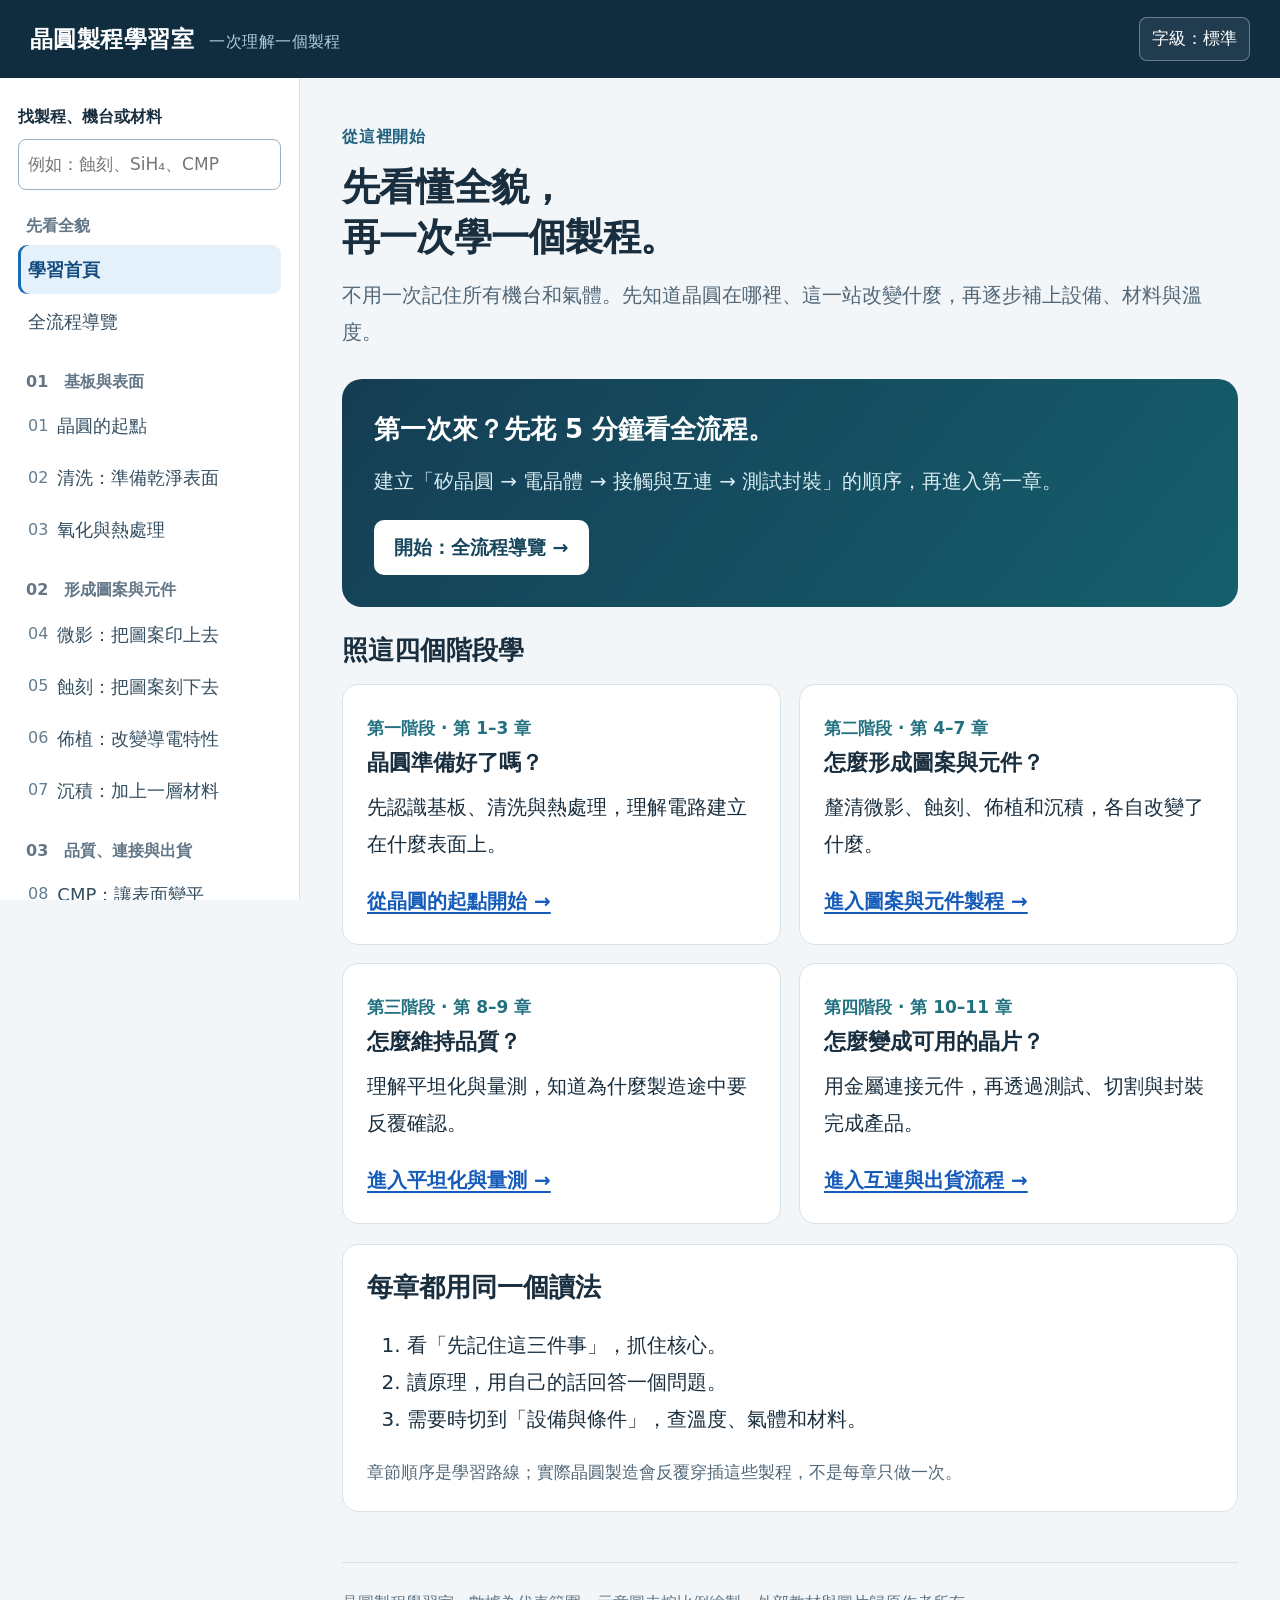
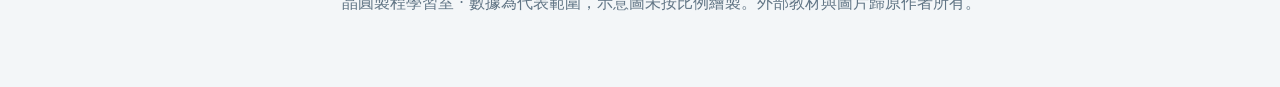
==== commit 3e787968: "Reorganize semiconductor guide into readable lessons with progress and reference tabs" ====
--- a/semiconductor/index.html
+++ b/semiconductor/index.html
@@ -1,67 +1,26 @@
-<!doctype html>
-<html lang="zh-Hant">
-<head>
-<meta charset="utf-8">
-<meta name="viewport" content="width=device-width,initial-scale=1">
-<meta name="description" content="繁體中文半導體晶圓製造知識庫：由矽晶圓、FEOL、MOL、BEOL 到晶圓測試，以設備、溫度、材料、氣體與原理逐步理解。">
-<title>晶圓製造全流程｜半導體製程知識庫</title>
+<!doctype html><html lang="zh-Hant"><head><meta charset="utf-8"><meta name="viewport" content="width=device-width,initial-scale=1"><meta name="description" content="按章節學習晶圓製程：先看全流程，再逐站理解原理、設備、溫度與材料。"><title>晶圓製程學習室</title>
 <style>
-:root{--ink:#142333;--muted:#586b7d;--navy:#0b1928;--blue:#1967d2;--cyan:#21b8c7;--paper:#f4f7fa;--line:#d9e2ea;--white:#fff;--gold:#f3b64b;--green:#168a70;--shadow:0 18px 48px #14233312}
-*{box-sizing:border-box}html{scroll-behavior:smooth}body{margin:0;background:var(--paper);color:var(--ink);font-family:Inter,"Noto Sans TC","Microsoft JhengHei",system-ui,sans-serif;line-height:1.72}a{color:#145cb8;text-decoration:none}a:hover{text-decoration:underline}.wrap{max-width:1160px;margin:auto;padding:0 24px}.hero{background:radial-gradient(ellipse at 82% 10%,#174e70 0,transparent 34%),linear-gradient(120deg,#0b1928,#122b40 68%,#102b42);color:white;padding:28px 0 66px;overflow:hidden}.top{display:flex;justify-content:space-between;align-items:center;color:#c6d6e5;font-size:13px}.brand{font-weight:750;letter-spacing:.04em;color:white}.hero-grid{display:grid;grid-template-columns:1.05fr .95fr;gap:34px;align-items:center;padding-top:55px}.eyebrow{font-size:12px;letter-spacing:.17em;text-transform:uppercase;color:#78dce2;font-weight:750}.hero h1{font-size:clamp(36px,5vw,60px);line-height:1.14;letter-spacing:-.035em;margin:14px 0 18px}.hero p{color:#d0deea;max-width:640px;font-size:17px}.chips{display:flex;flex-wrap:wrap;gap:8px;margin:22px 0}.chip{border:1px solid #ffffff37;color:#d8e8f4;padding:5px 10px;border-radius:999px;font-size:12px}.hero-note{border-left:3px solid var(--cyan);padding:8px 13px;color:#b9cedd;font-size:13px;margin-top:23px}.hero figure{margin:0;background:#ffffff09;border:1px solid #ffffff1b;padding:18px;border-radius:20px}.hero figcaption{font-size:12px;color:#b8ccdc;margin-top:10px}.hero svg{display:block;width:100%;height:auto}
-.bar{position:sticky;top:0;z-index:9;background:#ffffffed;backdrop-filter:blur(14px);border-bottom:1px solid var(--line)}.nav{display:flex;gap:8px;overflow:auto;padding:10px 0;white-space:nowrap}.nav a{font-size:12px;font-weight:650;color:#496074;padding:7px 10px;border-radius:9px}.nav a:hover{background:#eaf2f8;text-decoration:none}
-section{padding:52px 0;scroll-margin-top:68px}.section-head{display:flex;justify-content:space-between;gap:20px;align-items:end;margin-bottom:24px}.kicker{font-size:11px;letter-spacing:.15em;text-transform:uppercase;font-weight:750;color:var(--blue)}h2{font-size:clamp(26px,3vw,37px);line-height:1.2;margin:5px 0 8px;letter-spacing:-.025em}.lead{margin:0;color:var(--muted);max-width:780px}.muted{color:var(--muted)}.grid{display:grid;gap:16px}.grid.two{grid-template-columns:repeat(2,minmax(0,1fr))}.grid.three{grid-template-columns:repeat(3,minmax(0,1fr))}.card{background:var(--white);border:1px solid var(--line);border-radius:16px;padding:20px;box-shadow:var(--shadow)}.card h3{margin:0 0 9px;font-size:18px}.card p{margin:7px 0;color:#4c6073}.tag{display:inline-block;background:#eaf4fb;color:#235e86;border-radius:6px;padding:2px 7px;font-size:11px;font-weight:700;margin:2px 4px 2px 0}.callout{background:#e9f6f5;border:1px solid #cbe9e5;border-radius:14px;padding:17px 19px;color:#23564f}.callout strong{color:#153f3a}.warn{background:#fff6e5;border-color:#f6e0ad;color:#614b1d}.flow{display:grid;grid-template-columns:repeat(5,minmax(0,1fr));gap:10px;align-items:stretch}.flow .step{background:#fff;border:1px solid var(--line);border-radius:13px;padding:14px;position:relative}.step .num{font-size:11px;color:var(--blue);font-weight:800;letter-spacing:.08em}.step h3{font-size:14px;margin:6px 0}.step p{font-size:12px;line-height:1.55;color:var(--muted);margin:0}.loop{margin-top:12px;text-align:center;color:#236c74;font-weight:700;font-size:13px;padding:10px;border:1px dashed #9bced0;border-radius:11px;background:#eefaf9}
-.table-wrap{overflow:auto;border:1px solid var(--line);border-radius:14px;background:white;box-shadow:var(--shadow)}table{border-collapse:collapse;width:100%;min-width:840px;font-size:13px}th,td{text-align:left;padding:12px 14px;border-bottom:1px solid #e7edf2;vertical-align:top}th{background:#eef4f8;color:#32495c;font-size:11px;letter-spacing:.04em}tr:last-child td{border-bottom:0}td:first-child{font-weight:750;color:#173a55;white-space:nowrap}.small{font-size:12px;color:var(--muted)}.module{border-top:1px solid var(--line);padding:25px 0;display:grid;grid-template-columns:72px 1fr;gap:18px}.module-icon{width:62px;height:62px;border-radius:17px;background:#e7f3f8;display:grid;place-items:center;font-size:27px}.module h3{margin:1px 0 5px;font-size:20px}.module .sub{color:var(--blue);font-size:12px;font-weight:750}.module p{margin:8px 0;color:#4d6072}.module ul{margin:7px 0;padding-left:20px;color:#41566a}.diagram{background:#fff;border:1px solid var(--line);border-radius:16px;padding:16px;overflow:auto}.diagram svg{display:block;width:100%;min-width:600px;height:auto}.diagram figcaption{font-size:12px;color:var(--muted);margin:9px 4px 1px}.img-grid{display:grid;grid-template-columns:repeat(2,minmax(0,1fr));gap:16px}.web-figure{margin:0;background:white;border:1px solid var(--line);border-radius:15px;overflow:hidden}.web-figure img{display:block;width:100%;height:auto;max-height:270px;object-fit:contain;background:#eef3f7}.web-figure figcaption{padding:12px 14px;font-size:12px;color:var(--muted)}.source-list{columns:2;column-gap:36px}.source-list li{break-inside:avoid;margin:0 0 10px;font-size:13px}.foot{background:var(--navy);color:#c8d6e2;padding:34px 0;font-size:12px}.foot a{color:#89d7df}.foot p{margin:4px 0}
-@media(max-width:820px){.hero-grid{grid-template-columns:1fr;padding-top:36px}.hero figure{max-width:600px}.flow{grid-template-columns:repeat(2,1fr)}.flow .step:last-child{grid-column:span 2}.grid.three{grid-template-columns:1fr}.section-head{display:block}.source-list{columns:1}}
-@media(max-width:560px){.wrap{padding:0 16px}.hero{padding-bottom:40px}.hero-grid{padding-top:28px}.grid.two,.img-grid{grid-template-columns:1fr}.module{grid-template-columns:48px 1fr;gap:12px}.module-icon{width:44px;height:44px;border-radius:12px;font-size:21px}.flow{grid-template-columns:1fr}.flow .step:last-child{grid-column:auto}.nav a{padding:7px 8px}}
-</style>
-</head>
-<body>
-<header class="hero">
- <div class="wrap">
-  <div class="top"><span class="brand">FAB NOTES　/　製程入門</span><span>繁體中文知識庫・v1</span></div>
-  <div class="hero-grid">
-   <div>
-    <div class="eyebrow">From sand to silicon circuits</div>
-    <h1>晶圓製造，<br>一層一層看懂</h1>
-    <p>從單晶矽、晶圓前處理，到電晶體、金屬互連、晶圓測試。每個製程都回答四個問題：<b>做什麼、用哪種設備、材料與氣體是什麼、溫度與反應原理為何。</b></p>
-    <div class="chips"><span class="chip">FEOL 前段製程</span><span class="chip">MOL 接觸層</span><span class="chip">BEOL 金屬互連</span><span class="chip">全流程概念圖</span></div>
-    <div class="hero-note">先記住：晶圓不是照一張固定流程表跑到底，而是以「沉積／塗佈 → 曝光 → 蝕刻或摻雜 → 清洗／量測」為循環，把很多層結構逐步堆疊出來。</div>
-   </div>
-   <figure aria-label="晶圓上逐層建立晶體管與金屬連線的示意圖">
-    <svg viewBox="0 0 570 330" role="img" aria-labelledby="waferTitle">
-     <title id="waferTitle">晶圓晶片的多層結構示意</title>
-     <defs><linearGradient id="w" x2="1" y2="1"><stop stop-color="#d2ecf4"/><stop offset="1" stop-color="#71acc3"/></linearGradient></defs>
-     <ellipse cx="287" cy="273" rx="225" ry="32" fill="#102c42" stroke="#70cee0" stroke-width="2"/>
-     <path d="M62 250v23c0 18 101 33 225 33s225-15 225-33v-23" fill="#27627b" stroke="#70cee0" stroke-width="2"/>
-     <ellipse cx="287" cy="249" rx="225" ry="32" fill="url(#w)" stroke="#b7ecf2" stroke-width="2"/>
-     <path d="M95 229h385v16c0 12-86 22-192 22S95 257 95 245z" fill="#236899"/>
-     <ellipse cx="287" cy="229" rx="192" ry="24" fill="#46c1cb"/>
-     <path d="M134 205h306v19c0 9-69 18-153 18s-153-9-153-18z" fill="#124a67"/>
-     <ellipse cx="287" cy="205" rx="153" ry="18" fill="#2c88b0"/>
-     <path d="M168 185h238v17c0 7-53 14-119 14s-119-7-119-14z" fill="#e5f4f0"/>
-     <ellipse cx="287" cy="185" rx="119" ry="14" fill="#f0c466"/>
-     <g fill="#0d2c42"><rect x="216" y="147" width="20" height="37" rx="3"/><rect x="263" y="137" width="20" height="47" rx="3"/><rect x="310" y="147" width="20" height="37" rx="3"/><path d="M208 147q18-14 36 0M255 137q18-14 36 0M302 147q18-14 36 0" fill="none" stroke="#f3bc58" stroke-width="4"/></g>
-     <g font-family="system-ui,sans-serif" font-size="13" font-weight="700">
-      <path d="M385 164h83" stroke="#f5cf78" stroke-width="2"/><text x="474" y="168" fill="#f5dfad">電晶體 FEOL</text>
-      <path d="M408 205h60" stroke="#52c6d2" stroke-width="2"/><text x="474" y="209" fill="#a9f1ed">接觸層 MOL</text>
-      <path d="M430 235h38" stroke="#76b9ef" stroke-width="2"/><text x="474" y="239" fill="#c6e2ff">金屬線 BEOL</text>
-      <path d="M450 273h18" stroke="#a6dbe8" stroke-width="2"/><text x="474" y="277" fill="#d3eaf1">矽晶圓</text>
-     </g>
-     <text x="65" y="45" fill="#bfe4ec" font-size="12" letter-spacing="2">NOT TO SCALE</text>
-     <text x="65" y="69" fill="#fff" font-size="20" font-weight="700">用薄膜、圖案與摻雜</text>
-     <text x="65" y="94" fill="#bdd1de" font-size="14">把平坦矽片變成三維電路</text>
-    </svg>
-    <figcaption>原創簡化剖面圖：多數晶片在矽基底上形成元件，再往上堆疊接點和多層互連。未按比例繪製。</figcaption>
-   </figure>
-  </div>
- </div>
-</header>
-<div class="bar"><nav class="wrap nav" aria-label="頁面導覽">
- <a href="#map">總覽流程</a><a href="#cycle">製程循環</a><a href="#conditions">溫度與環境</a><a href="#steps">設備與原理</a><a href="#cross">剖面圖解</a><a href="#images">網路示意圖</a><a href="#sources">資料來源</a>
-</nav></div>
-<main>
-<section id="map"><div class="wrap">
- <div class="section-head"><div><div class="kicker">01 / Big picture</div><h2>先把整座晶圓廠放進腦中</h2><p class="lead">晶圓廠前段製程常稱 wafer fab。下面是概念地圖；實際產品會依邏輯、DRAM、NAND、類比、功率元件、影像感測器等，使用不同材料與順序。</p></div></div>
+:root{--ink:#192e3e;--muted:#516778;--blue:#155bba;--line:#d7e2e9;--paper:#f3f6f8;--text:20px}*{box-sizing:border-box}body{margin:0;background:var(--paper);color:var(--ink);font-family:"Noto Sans TC","Microsoft JhengHei",system-ui,sans-serif;font-size:var(--text);line-height:1.85}a{color:var(--blue);text-underline-offset:4px}button,input{font:inherit}button,a{touch-action:manipulation}button{cursor:pointer}button:focus-visible,a:focus-visible,input:focus-visible,summary:focus-visible{outline:3px solid #147d9b;outline-offset:3px}[hidden]{display:none!important}
+.topbar{height:78px;background:#102d40;color:white;display:flex;justify-content:space-between;align-items:center;padding:0 30px;gap:16px;position:sticky;top:0;z-index:20}.brand{color:white;text-decoration:none;font-size:23px;font-weight:800;letter-spacing:.02em}.brand small{font-size:16px;color:#abcedb;margin-left:15px;font-weight:400}.tools{display:flex;align-items:center;gap:10px}.tools button{min-height:44px;background:#ffffff13;color:white;border:1px solid #ffffff55;border-radius:8px;font-size:17px;padding:4px 12px}.menu{display:none}.layout{display:grid;grid-template-columns:300px minmax(0,1fr);max-width:1500px;margin:auto}.sidebar{position:sticky;top:78px;height:calc(100vh - 78px);overflow-y:auto;background:#fff;border-right:1px solid var(--line);padding:24px 18px 40px}.search-label{display:block;font-size:16px;font-weight:700;margin-bottom:7px}.sidebar input{width:100%;min-height:48px;font-size:17px;padding:9px;border:1px solid #9bb0c0;border-radius:8px}.nav-group{margin-top:24px}.nav-group h2{font-size:16px;color:#637788;margin:0 8px 8px;font-weight:700}.nav-group a{display:flex;gap:9px;align-items:center;color:#334e61;text-decoration:none;padding:11px 10px;border-radius:9px;font-size:18px;line-height:1.5;margin:3px 0}.nav-group a:hover{background:#f1f6f9}.nav-group a[aria-current="page"]{background:#e5f1fa;color:#134d80;font-weight:750;box-shadow:inset 3px 0 #1c6cb4}.nav-number{font-size:16px;color:#647d8f}.check{margin-left:auto;color:#126a52}.progress{border-radius:12px;background:#edf6f4;padding:14px;margin-top:20px;font-size:16px}.progress progress{width:100%;accent-color:#17775f;display:block;height:10px;margin:9px 0}.search-note{font-size:16px;color:#607486}.content{min-width:0;padding:44px 42px 70px}.screen{max-width:970px;margin:auto}.eyebrow,.kicker{color:#226280;font-weight:700;font-size:16px;letter-spacing:.05em;margin:0 0 10px}h1{font-size:clamp(30px,3vw,44px);line-height:1.3;letter-spacing:-.02em;margin:0 0 16px}h2{font-size:26px;line-height:1.45;margin:0 0 14px}h3{font-size:22px;line-height:1.5;margin:0 0 10px}p{margin:10px 0 20px}.intro,.lead{color:var(--muted);max-width:43em;margin-bottom:28px}.muted,.small{color:var(--muted)}.small,figcaption,.save-note{font-size:17px;line-height:1.7}.hero-card{border-radius:20px;background:linear-gradient(130deg,#153d54,#155f6d);color:white;padding:32px;margin:25px 0}.hero-card p{color:#d6ecf1}.primary,.complete{display:inline-flex;align-items:center;justify-content:center;min-height:50px;border:0;border-radius:10px;background:#165ea7;color:white;padding:10px 20px;font-size:19px;font-weight:700;text-decoration:none}.hero-card .primary{background:#fff;color:#17465d}.path-cards,.grid,.img-grid{display:grid;grid-template-columns:repeat(2,minmax(0,1fr));gap:18px}.card,.takeaways,.recall,.reading{background:white;border:1px solid var(--line);border-radius:16px;padding:24px;margin:20px 0}.path-cards .card,.grid .card{margin:0}.card p:last-child{margin-bottom:0}.path-cards a{font-weight:700}.path-cards .index{font-size:17px;color:#227181;font-weight:750}.takeaways{background:#eaf5f2;border-color:#c8e3db}.takeaways h2{color:#1b5c4b}.takeaways ol{padding-left:28px;margin:8px 0}.takeaways li{padding-left:6px;margin:10px 0}.reading{max-width:46em}.tabs{display:flex;flex-wrap:wrap;gap:8px;margin:24px 0;border-bottom:1px solid var(--line);padding-bottom:12px}.tabs button{border:1px solid #b9cbd8;background:white;color:#335468;border-radius:10px;padding:10px 16px;min-height:50px;font-size:19px}.tabs [aria-selected="true"]{background:#165ea7;color:white;border-color:#165ea7}.recall{border-left:5px solid #b58429;background:#fffaf0}.recall summary{cursor:pointer;padding:4px;list-style-position:outside;margin-left:18px}.recall summary span{display:block;color:#786025;font-size:17px}.recall summary strong{font-weight:650}.recall p{border-top:1px solid #e8d9b9;padding-top:18px;margin-top:18px}.facts .card h2{font-size:23px;color:#1c5c7e}.lesson-actions{display:flex;gap:15px;align-items:center;flex-wrap:wrap;margin:34px 0 20px}.complete[aria-pressed="true"]{background:#19745b}.save-note{color:#5c7080}.chapter-nav{display:flex;justify-content:space-between;gap:18px;border-top:1px solid var(--line);padding-top:22px}.chapter-nav a{font-size:18px;max-width:48%}.text-link{display:inline-block;margin:15px 0}.flow{display:grid;grid-template-columns:repeat(2,minmax(0,1fr));gap:14px;margin-top:20px}.step{background:white;border:1px solid var(--line);padding:20px;border-radius:12px}.num{font-size:16px;color:#226280;font-weight:700}.step p{font-size:19px;margin:5px 0}.loop,.callout{background:#e7f3f5;border-radius:12px;padding:20px;margin:20px 0}.warn{background:#fff4df}.diagram{background:white;border:1px solid var(--line);border-radius:14px;padding:18px;margin:24px 0}.diagram svg{display:block;width:100%;height:auto;min-width:0}.diagram figcaption{color:var(--muted);margin-top:14px}.zoom-hint{font-size:17px;color:#5b7180}.diagram button{background:#edf4f8;border:1px solid #a4bbc9;color:#254c63;border-radius:8px;min-height:44px;font-size:17px;padding:6px 14px;margin-top:12px}.diagram.enlarged{overflow:auto}.diagram.enlarged svg{min-width:1100px}.condition dl{margin:0}.condition dt{font-size:17px;color:#526f82;font-weight:750;margin-top:17px}.condition dd{margin:2px 0 0}.conditions-grid{display:grid;grid-template-columns:repeat(2,minmax(0,1fr));gap:18px}.conditions-grid .card{margin:0}.source-list{padding-left:25px}.source-list li{margin:16px 0}.web-figure{margin:0;background:#fff;border:1px solid var(--line);border-radius:12px;overflow:hidden}.web-figure img{width:100%;height:auto;display:block}.web-figure figcaption{padding:18px}.web-figure .card{font-size:19px}.web-figure .small{font-size:17px}.no-results{font-size:17px;color:#755c24}.skip{position:absolute;left:15px;top:-100px;background:white;padding:10px;z-index:50}.skip:focus{top:8px}.route-footer{font-size:16px;color:#617585;border-top:1px solid var(--line);padding-top:25px;margin-top:50px}
+@media(min-width:1400px){.content{padding:48px 60px}}
+@media(max-width:1050px){.layout{grid-template-columns:260px minmax(0,1fr)}.sidebar{padding:20px 13px}.content{padding:32px 25px}.nav-group a{font-size:17px}.path-cards,.conditions-grid,.img-grid{grid-template-columns:1fr}.brand small{display:none}}
+@media(max-width:760px){.topbar{height:70px;padding:0 14px}.brand{font-size:20px}.tools{gap:5px}.tools button{padding:4px 9px;font-size:16px}.menu{display:block}.layout{display:block}.sidebar{display:none;position:fixed;top:70px;left:0;width:min(340px,92vw);height:calc(100dvh - 70px);z-index:30;box-shadow:10px 0 40px #102d402e}.sidebar.open{display:block}.content{padding:28px 18px 50px}.hero-card{padding:25px}.card,.takeaways,.reading,.recall{padding:21px}.grid,.flow{grid-template-columns:1fr}.tabs{gap:6px}.tabs button{font-size:17px;padding:9px 10px}.chapter-nav{flex-direction:column}.chapter-nav a{max-width:100%}.diagram{padding:12px}.lesson-actions{align-items:flex-start;flex-direction:column}.nav-group a{font-size:18px}}
+@media print{.topbar,.sidebar,.tabs,.lesson-actions,.chapter-nav{display:none!important}.layout{display:block}.content{padding:0}.screen[hidden]{display:none!important}.screen:not([hidden]) [role="tabpanel"]{display:block!important}.diagram svg{min-width:0!important}}
+</style></head><body><a class="skip" href="#main">跳到主要內容</a>
+<header class="topbar"><a class="brand" href="#home">晶圓製程學習室<small>一次理解一個製程</small></a><div class="tools"><button id="font" aria-label="切換閱讀字級">字級：標準</button><button class="menu" id="menu" aria-controls="sidebar" aria-expanded="false">目錄</button></div></header>
+<div class="layout"><aside class="sidebar" id="sidebar" aria-label="課程目錄">
+<label class="search-label" for="search">找製程、機台或材料</label><input id="search" type="search" placeholder="例如：蝕刻、SiH₄、CMP" autocomplete="off"><p class="search-note" id="search-count" aria-live="polite"></p>
+<nav><div class="nav-group"><h2>先看全貌</h2><a href="#home" data-route="home">學習首頁</a><a href="#overview" data-route="overview">全流程導覽</a></div><div class="nav-group"><h2>01　基板與表面</h2><a href="#lesson-1" data-route="lesson-1" data-search="設備：CZ（Czochralski）拉晶爐、外圓研磨機、多線切割機、研磨／蝕刻／CMP 拋光機、清洗與檢查設備。 材料與氣氛：高純度多晶矽熔料、石英坩堝、氬氣；拉晶時可加入微量硼或磷控制電阻率。後續以線鋸切片、倒角、研磨和化學機械拋光。 原理：以籽晶引導熔融矽凝固，讓矽原子沿單晶晶格排列。切片後去除鋸切損傷並拋成鏡面，降低後續微影的焦距與缺陷風險。200／300 mm 是常見晶圓直徑，不代表每種產品都用同一尺寸。 溫度：矽熔點約 1414°C；拉晶爐以感應／電阻加熱控制熔池與拉速。切片、研磨、拋光為機械／濕化學步驟，通常不以高溫製程為核心。"><span class="nav-number">01</span><span>晶圓的起點</span><span class="check" aria-hidden="true"></span></a><a href="#lesson-2" data-route="lesson-2" data-search="設備：濕式槽台（wet bench）、單片旋轉噴洗機、刷洗機、兆聲／超音波槽、旋轉乾燥機或 Marangoni 乾燥機。 常見化學品：SC-1（NH₄OH／H₂O₂／H₂O）偏向去粒子與有機污染；SC-2（HCl／H₂O₂／H₂O）偏向金屬離子；HF 或 BOE 用於去除氧化層；大量超純水沖洗。清洗不是把所有化學液混用，流程依污染類型安排。 原理：化學反應、溶解與機械／聲學作用把微粒、金屬或有機物從表面帶走。最後必須低污染乾燥，否則水痕或再沾污會變成缺陷。 溫度與環境：室溫至約 80°C 的配方都可能使用；濕台局部抽氣並配置藥液供應、排氣與廢液處理。"><span class="nav-number">02</span><span>清洗：準備乾淨表面</span><span class="check" aria-hidden="true"></span></a><a href="#lesson-3" data-route="lesson-3" data-search="設備：批次石英管爐、立式爐、RTP／RTA 快速熱處理設備。 材料與氣體：乾氧化使用 O₂；濕氧化供應 H₂O 蒸氣（可由 O₂／H₂ 反應產生）；擴散摻雜常見硼、磷源；退火可用 N₂、Ar 或含 H₂ 的成形氣氛。 原理：氧化時氧化劑穿過已形成的氧化層到達 Si／SiO₂ 界面，與矽反應：Si + O₂ → SiO₂；水蒸氣氧化較快但膜質特性不同。擴散由濃度梯度推動雜質移動；退火用熱修復晶格缺陷、活化摻雜原子或改善介面。 溫度：熱氧化常約 800–1200°C；摻雜擴散約 1000°C 以上；植入後活化退火常約 800–1000°C，RTA 用很短時間達高溫以限制擴散。"><span class="nav-number">03</span><span>氧化與熱處理</span><span class="check" aria-hidden="true"></span></a></div><div class="nav-group"><h2>02　形成圖案與元件</h2><a href="#lesson-4" data-route="lesson-4" data-search="設備：Track 塗佈／顯影機（旋塗杯、熱板、顯影模組）、Stepper 或 Scanner 曝光機、缺陷檢查與 overlay／CD 量測設備。 材料：液態光阻、底部抗反射層、光罩 reticle、顯影液；正光阻曝光處通常變得較易溶，負光阻則常因曝光交聯而較難溶。 原理：旋塗形成均勻感光薄層；對位後投射光罩圖案。曝光改變光阻的化學溶解度，烘烤與顯影留下要保護的圖形。光阻圖形本身是暫時遮罩，後續通常還要把形狀轉移到下方薄膜。 光源／溫度：DUV 常見 KrF 248 nm、ArF 193 nm；EUV 波長 13.5 nm，EUV 光路需真空。塗佈後熱板通常在約 90–150°C 的 recipe window；精確溫度與時間依光阻與層別。"><span class="nav-number">04</span><span>微影：把圖案印上去</span><span class="check" aria-hidden="true"></span></a><a href="#lesson-5" data-route="lesson-5" data-search="設備：濕蝕刻槽／單片濕製程機；乾式使用 RIE、ICP、CCP 電漿蝕刻腔；去光阻常用 O₂ 灰化與下游濕式清洗。 材料與氣體：氧化物常用 HF 系濕蝕刻或 CF₄／CHF₃ 等含氟電漿；矽／多晶矽常用 Cl₂、HBr；深矽蝕刻常在 SF₆ 蝕刻與 C₄F₈ 保護膜沉積間交替。 原理：濕蝕刻靠液相反應溶解材料，常較各向同性；電漿把氣體解離成自由基和離子，化學反應生成揮發性副產物，帶偏壓的離子提供較垂直的方向性。製程需兼顧速率、選擇比、均勻性與側壁輪廓。 溫度：很多蝕刻用晶圓台會冷卻至數十°C；有些深矽／冷凍蝕刻會低於 0°C，亦有較高溫製程，取決於材料與側壁控制目標。腔體是低壓真空。"><span class="nav-number">05</span><span>蝕刻：把圖案刻下去</span><span class="check" aria-hidden="true"></span></a><a href="#lesson-6" data-route="lesson-6" data-search="設備：離子源、質量分析磁鐵、加速電場、掃描晶圓盤、高真空腔；植入後接 RTA／尖峰退火或爐管退火。 材料／氣體源：硼 B 或 BF₂ 形成 p 型摻雜；磷 P、砷 As 常形成 n 型摻雜。離子源使用氣、液或固態前驅物，依離子機台與物種選擇；退火常用 N₂ 或 Ar。 原理：離子化後按質量挑選所需離子，再加速至指定能量並掃描晶圓。能量主要影響植入深度，劑量影響濃度；光阻或硬遮罩限定區域。離子會造成晶格損傷，退火讓摻雜進入晶格位置並恢復晶體品質。 溫度：佈植通常近室溫（特定材料可熱佈植）；植入後矽晶圓活化退火常約 800–1000°C，控制時間避免摻雜擴散過遠。"><span class="nav-number">06</span><span>佈植：改變導電特性</span><span class="check" aria-hidden="true"></span></a><a href="#lesson-7" data-route="lesson-7" data-search="設備：CVD 批次爐管或單片反應腔；PVD 濺鍍真空腔；ALD 交替脈衝供應反應物；外延反應器用於晶體品質連續生長。 材料與氣體例：SiH₄ 可供應矽；SiH₄／O₂ 或 TEOS 可製氧化矽；SiH₄／NH₃ 或 DCS／NH₃ 可製含氮薄膜。PVD 以 Ar 電漿轟擊 Ti、Ta、Cu、Al 等固體靶材；ALD 以金屬有機或鹵化物前驅物搭配 H₂O、O₃、NH₃ 等反應物。 原理：CVD 讓前驅氣體在熱或電漿能量下反應並在表面成膜；PVD 以物理濺射把靶材原子送到晶圓；ALD 交替送入前驅物與反應物，利用表面自限反應逐循環長膜，適合高深寬比結構的共形覆蓋。 溫度：LPCVD 常約 500–1100°C；PECVD 常約 200–400°C；ALD 很依賴材料，常見約 100–400°C；PVD 可由近室溫到數百°C。這些範圍會因膜種差異很大。"><span class="nav-number">07</span><span>沉積：加上一層材料</span><span class="check" aria-hidden="true"></span></a></div><div class="nav-group"><h2>03　品質、連接與出貨</h2><a href="#lesson-8" data-route="lesson-8" data-search="設備：CMP 研磨機（載台、拋光墊、研磨頭、修整盤）、漿液供給和末端清洗設備。 材料：水基漿液含 SiO₂／CeO₂ 磨粒與化學添加劑；金屬 CMP 可能加入氧化劑、抑制劑與螯合劑，依銅、鎢、氧化物等不同薄膜設計。 原理：晶圓旋轉並受壓接觸拋光墊；漿液先化學改質／軟化表面，墊與磨粒再機械移除材料。凸起處接觸較多，逐步削平，露出所需層或形成平坦表面，讓下一層微影可對焦。 溫度：通常近室溫運作；需控制漿液供應、墊面修整、壓力、速度與終點。"><span class="nav-number">08</span><span>CMP：讓表面變平</span><span class="check" aria-hidden="true"></span></a><a href="#lesson-9" data-route="lesson-9" data-search="設備：橢偏儀／反射儀量薄膜，光學或電子束 CD-SEM 量線寬，散射量測看 overlay，AFM／輪廓儀量表面形貌，明暗場檢查機找缺陷，四點探針／電性測試量電阻。 原理：量測不只是最後驗收，而是每個關鍵模組後的回饋。SPC 追蹤中心值與變異，發現膜厚漂移、曝光對位、蝕刻深度或顆粒異常；電性測試則確認實際元件是否正常。 和你的量測經驗連結：白光干涉／UA3P 類工具可幫你理解表面輪廓與高度差；晶圓廠另會把膜厚、CD、粗糙度、缺陷座標與電性結果做跨站點追溯，量測重複性和取樣位置都很重要。"><span class="nav-number">09</span><span>量測：確認做得對不對</span><span class="check" aria-hidden="true"></span></a><a href="#lesson-10" data-route="lesson-10" data-search="設備：介電層 CVD／ALD、光刻與介電層蝕刻、阻障／種子層 PVD、銅電鍍、鎢 CVD 填孔、CMP、清洗與檢查設備。 材料：SiO₂／低介電常數 low-k 絕緣層；銅或鎢導體；Ti／TiN、Ta／TaN 等阻障／黏著材料。材料組合會隨年代與產品不同。 原理：在介電層開溝槽和通孔，覆上阻障／種子層，填入金屬後以 CMP 去掉表面多餘金屬。重複多層後，元件被接成完整電路。Damascene 銅線先刻介電層溝槽、再填銅，而非直接把銅乾蝕刻成線。 溫度：後段互連通常限制熱預算，常用低溫薄膜、電鍍和 CMP；各材料整合的允許溫度不同。"><span class="nav-number">10</span><span>互連：把元件接起來</span><span class="check" aria-hidden="true"></span></a><a href="#lesson-11" data-route="lesson-11" data-search="設備：晶圓探針台／自動測試機、雷射或鑽石刀切割機、貼晶機、打線機或倒裝晶片設備、塑封與成品測試設備。 原理：EDS／wafer sort 用探針接觸晶圓上的測試墊，找出良品 die 與電性分布；切割分離裸晶，再以 wire bond、flip-chip 或混合接合連到封裝基板，封裝保護晶粒並導出訊號和散熱。 範圍：晶圓前段製造到 EDS 是這份知識庫的主線；封裝屬後段，列入是為了把完整產品旅程接起來。"><span class="nav-number">11</span><span>晶圓測試與封裝</span><span class="check" aria-hidden="true"></span></a></div><div class="nav-group"><h2>隨時查閱</h2><a href="#conditions" data-route="conditions">溫度與材料速查</a><a href="#images" data-route="images">網路示意圖集</a><a href="#sources" data-route="sources">來源與延伸閱讀</a></div></nav><p class="no-results" hidden>找不到符合的項目，試試其他名稱。</p><div class="progress"><b id="progress-label">學習進度：0 / 11 章</b><progress id="progress" max="11" value="0" aria-label="已讀章節"></progress><span>可隨時取消已讀標記</span></div></aside>
+<main class="content" id="main"><section class="screen" id="home" data-title="學習首頁"><p class="eyebrow">從這裡開始</p><h1 tabindex="-1">先看懂全貌，<br>再一次學一個製程。</h1><p class="intro">不用一次記住所有機台和氣體。先知道晶圓在哪裡、這一站改變什麼，再逐步補上設備、材料與溫度。</p>
+<div class="hero-card"><h2>第一次來？先花 5 分鐘看全流程。</h2><p>建立「矽晶圓 → 電晶體 → 接觸與互連 → 測試封裝」的順序，再進入第一章。</p><a class="primary" id="resume" href="#overview">開始：全流程導覽 →</a></div>
+<h2>照這四個階段學</h2><div class="path-cards">
+<div class="card"><span class="index">第一階段 · 第 1–3 章</span><h3>晶圓準備好了嗎？</h3><p>先認識基板、清洗與熱處理，理解電路建立在什麼表面上。</p><a href="#lesson-1">從晶圓的起點開始 →</a></div>
+<div class="card"><span class="index">第二階段 · 第 4–7 章</span><h3>怎麼形成圖案與元件？</h3><p>釐清微影、蝕刻、佈植和沉積，各自改變了什麼。</p><a href="#lesson-4">進入圖案與元件製程 →</a></div>
+<div class="card"><span class="index">第三階段 · 第 8–9 章</span><h3>怎麼維持品質？</h3><p>理解平坦化與量測，知道為什麼製造途中要反覆確認。</p><a href="#lesson-8">進入平坦化與量測 →</a></div>
+<div class="card"><span class="index">第四階段 · 第 10–11 章</span><h3>怎麼變成可用的晶片？</h3><p>用金屬連接元件，再透過測試、切割與封裝完成產品。</p><a href="#lesson-10">進入互連與出貨流程 →</a></div></div>
+<div class="card"><h2>每章都用同一個讀法</h2><ol><li>看「先記住這三件事」，抓住核心。</li><li>讀原理，用自己的話回答一個問題。</li><li>需要時切到「設備與條件」，查溫度、氣體和材料。</li></ol><p class="small">章節順序是學習路線；實際晶圓製造會反覆穿插這些製程，不是每章只做一次。</p></div></section>
+<section class="screen" id="overview" hidden data-title="全流程導覽"><p class="eyebrow">第一步 · 約 5 分鐘</p><h1 tabindex="-1">先看全流程</h1><p class="intro">先記住五個大階段。各站的細節留到後面逐章學習。</p>
+ 
  <div class="flow">
   <article class="step"><span class="num">01 · SUBSTRATE</span><h3>長晶與晶圓</h3><p>高純度多晶矽長成單晶棒，再切片、研磨、拋光、清洗。</p></article>
   <article class="step"><span class="num">02 · FEOL</span><h3>做出電晶體</h3><p>隔離、井區、閘極、通道、源極／汲極；薄膜、微影、蝕刻、摻雜反覆交錯。</p></article>
@@ -75,65 +34,150 @@
   <div class="card"><h3>MOL / BEOL：接觸與互連</h3><p>MOL 把元件接出來；BEOL 在上方鋪設多層絕緣層、金屬線和垂直通孔。可以把它想成城市的立體道路網：電晶體是街區，金屬線是道路，通孔是立體交流道。</p></div>
  </div>
  <div class="callout warn" style="margin-top:16px"><strong>流程觀念校正：</strong>大家常說「半導體八大製程」，那是教學分類法，不代表工廠嚴格依八個步驟各做一次。晶圓實際經歷數百至數千個製程操作，圖案化循環會在不同層重複。</div>
-</div></section>
-<section id="cycle" style="background:#eaf0f5"><div class="wrap">
- <div class="section-head"><div><div class="kicker">02 / Patterning loop</div><h2>晶圓上「一層圖案」怎麼做出來？</h2><p class="lead">這個循環是理解晶圓廠最有用的骨架。各層不一定每個步驟都齊全；例如有的層要植入，有的層只需要蝕刻薄膜。</p></div></div>
- <figure class="diagram">
- <svg viewBox="0 0 1000 245" role="img" aria-label="薄膜、塗光阻、曝光顯影、蝕刻、去光阻及量測的製程循環">
- <defs><marker id="arr" markerWidth="8" markerHeight="8" refX="6" refY="3" orient="auto"><path d="M0,0 L0,6 L7,3 z" fill="#52738a"/></marker></defs>
- <g font-family="system-ui,sans-serif">
- <g transform="translate(20,32)"><rect width="140" height="110" rx="14" fill="#e4f1f8" stroke="#bfd7e6"/><text x="70" y="27" text-anchor="middle" font-size="13" font-weight="700" fill="#164d70">1 薄膜沉積</text><rect x="28" y="70" width="84" height="20" rx="5" fill="#6c93a4"/><rect x="28" y="62" width="84" height="8" fill="#20b8c3"/><text x="70" y="53" text-anchor="middle" font-size="11" fill="#546b7b">CVD / PVD / ALD</text></g>
- <path d="M163 87h25" stroke="#52738a" stroke-width="2" marker-end="url(#arr)"/>
- <g transform="translate(195,32)"><rect width="140" height="110" rx="14" fill="#f2ebfa" stroke="#d8c9ec"/><text x="70" y="27" text-anchor="middle" font-size="13" font-weight="700" fill="#67418d">2 塗佈光阻</text><rect x="28" y="77" width="84" height="13" rx="4" fill="#6c93a4"/><rect x="28" y="69" width="84" height="8" fill="#af83d2"/><text x="70" y="53" text-anchor="middle" font-size="11" fill="#6d5b7d">旋塗＋烘烤</text></g>
- <path d="M338 87h25" stroke="#52738a" stroke-width="2" marker-end="url(#arr)"/>
- <g transform="translate(370,32)"><rect width="140" height="110" rx="14" fill="#fff4df" stroke="#eddcb7"/><text x="70" y="27" text-anchor="middle" font-size="13" font-weight="700" fill="#8a5b10">3 曝光與顯影</text><rect x="28" y="77" width="84" height="13" rx="4" fill="#6c93a4"/><rect x="28" y="69" width="28" height="8" fill="#af83d2"/><rect x="84" y="69" width="28" height="8" fill="#af83d2"/><path d="M47 40v19M70 40v19M93 40v19" stroke="#efad32" stroke-width="2"/><text x="70" y="104" text-anchor="middle" font-size="10" fill="#6d5b7d">光罩圖案轉印</text></g>
- <path d="M513 87h25" stroke="#52738a" stroke-width="2" marker-end="url(#arr)"/>
- <g transform="translate(545,32)"><rect width="140" height="110" rx="14" fill="#fce9e7" stroke="#efcfca"/><text x="70" y="27" text-anchor="middle" font-size="13" font-weight="700" fill="#944a40">4 蝕刻或植入</text><rect x="28" y="77" width="84" height="13" rx="4" fill="#6c93a4"/><rect x="28" y="69" width="28" height="8" fill="#af83d2"/><rect x="84" y="69" width="28" height="8" fill="#af83d2"/><path d="M69 42v20m-8-7 8 8 8-8" stroke="#d26c55" stroke-width="2"/><text x="70" y="104" text-anchor="middle" font-size="10" fill="#75514c">選擇性改變材料</text></g>
- <path d="M688 87h25" stroke="#52738a" stroke-width="2" marker-end="url(#arr)"/>
- <g transform="translate(720,32)"><rect width="140" height="110" rx="14" fill="#e5f5ed" stroke="#c4e2d2"/><text x="70" y="27" text-anchor="middle" font-size="13" font-weight="700" fill="#287052">5 去光阻與清洗</text><rect x="28" y="77" width="84" height="13" rx="4" fill="#6c93a4"/><rect x="28" y="69" width="28" height="8" fill="#20b8c3"/><rect x="84" y="69" width="28" height="8" fill="#20b8c3"/><text x="70" y="53" text-anchor="middle" font-size="11" fill="#587264">灰化 / 濕式清洗</text></g>
- <path d="M863 87h25" stroke="#52738a" stroke-width="2" marker-end="url(#arr)"/>
- <g transform="translate(895,32)"><rect width="85" height="110" rx="14" fill="#eaf0f5" stroke="#cbd8e1"/><text x="42" y="27" text-anchor="middle" font-size="12" font-weight="700" fill="#344e62">6 量測</text><circle cx="42" cy="66" r="16" fill="none" stroke="#4d7995" stroke-width="3"/><path d="M54 78l12 12" stroke="#4d7995" stroke-width="4"/><text x="42" y="105" text-anchor="middle" font-size="10" fill="#546b7b">CD / 膜厚</text></g>
- <path d="M940 155 C940 204 300 206 300 157" fill="none" stroke="#52738a" stroke-width="2" stroke-dasharray="6 5" marker-end="url(#arr)"/>
- <text x="605" y="222" text-anchor="middle" font-size="12" fill="#526879">下一層：再沉積／再圖案化，逐層堆疊</text>
- </g></svg>
- <figcaption>原創概念圖。蝕刻與植入是不同模組；圖中合併表示都會使用光阻或硬遮罩保護部分區域。</figcaption></figure>
-</div></section>
-<section id="conditions"><div class="wrap">
- <div class="section-head"><div><div class="kicker">03 / Conditions</div><h2>溫度、環境與材料速查</h2><p class="lead">「溫度」有兩個意思：廠房空氣的設定點，以及機台腔體／晶圓本身的製程溫度。兩者常差數百度。</p></div></div>
- <div class="table-wrap"><table><thead><tr><th>製程</th><th>機台與環境</th><th>常見溫度（概念範圍）</th><th>常見氣體／固體／液體</th><th>主要目的</th></tr></thead><tbody>
- <tr><td>單晶長晶</td><td>CZ 拉晶爐；惰性、低壓環境</td><td>矽熔點約 1414°C 附近</td><td>高純度多晶矽；氬氣；B／P 等摻雜源</td><td>長出具指定晶向與電阻率的單晶棒</td></tr>
- <tr><td>熱氧化</td><td>石英管爐或快速熱處理爐；O₂／蒸氣</td><td>約 800–1200°C（依乾／濕氧化及膜厚）</td><td>O₂；水蒸氣 H₂O；矽基板</td><td>讓矽表面反應生成 SiO₂ 絕緣／保護膜</td></tr>
- <tr><td>晶圓清洗</td><td>濕式槽台、單片旋轉清洗機、乾燥機</td><td>室溫至約 80°C 常見；依化學配方而異</td><td>超純水；SC-1／SC-2 類清洗液；稀 HF</td><td>去除粒子、有機物、金屬與原生氧化層</td></tr>
- <tr><td>微影塗佈／顯影</td><td>Track（旋塗機、熱板、顯影杯）＋曝光機</td><td>廠房約 18–23°C；熱板常用約 90–150°C（配方相關）</td><td>光阻（液態）；顯影液多為 TMAH 水溶液</td><td>把光罩圖形轉成晶圓上的光阻遮罩</td></tr>
- <tr><td>曝光</td><td>步進／掃描曝光機；對位控制；EUV 光路在真空</td><td>晶圓接近控溫台條件，精密控制；不等於熱爐溫度</td><td>DUV：ArF／KrF 等雷射光源；EUV：13.5 nm 光；光罩</td><td>曝光造成光阻溶解度改變，再經顯影留下圖案</td></tr>
- <tr><td>乾蝕刻</td><td>真空 RIE／ICP 電漿蝕刻腔；晶圓台控溫</td><td>從低於 0°C 特殊冷凍蝕刻，到數十／百 °C 應用皆有</td><td>Si／多晶矽：Cl₂、HBr；介電層：CF₄、CHF₃、C₄F₈、Ar 等</td><td>自由基做化學反應、離子提供方向性，移除曝光區薄膜</td></tr>
- <tr><td>離子佈植</td><td>離子源、質量分析磁鐵、加速器、掃描盤；高真空</td><td>通常近室溫，依材料可熱佈植；後續退火約 600–1100°C</td><td>B／BF₂、P、As 離子源；N₂／Ar 退火氣氛</td><td>把摻雜離子打入指定深度；退火修復晶格並活化摻雜原子</td></tr>
- <tr><td>薄膜沉積</td><td>LPCVD 爐管、PECVD 平行板、ALD 單片腔、PVD 濺鍍腔</td><td>LPCVD 約 500–1100°C；PECVD 約 200–400°C；ALD 常見低於 400°C</td><td>SiH₄、NH₃、N₂O、TEOS；金屬靶材；Ar；ALD 前驅物</td><td>長出絕緣、半導體或導電薄膜</td></tr>
- <tr><td>金屬電鍍</td><td>電化學電鍍設備；晶圓作陰極</td><td>多接近室溫，依浴液與速率設定</td><td>銅硫酸鹽／酸性鍍液、添加劑；Cu seed 薄層</td><td>把銅填入介電層通孔與溝槽</td></tr>
- <tr><td>CMP 平坦化</td><td>研磨頭、拋光墊、修整盤、終點偵測</td><td>通常接近室溫、控制漿液與墊面狀態</td><td>研磨液 slurry：SiO₂ 或 CeO₂ 磨粒、水、氧化劑／添加劑</td><td>化學反應軟化表面、機械磨粒選擇性移除高處材料</td></tr>
- </tbody></table></div>
- <p class="small" style="margin-top:12px">範圍是入門用的代表值，不是可直接拿去跑機台的 recipe。實際設定會依設備商、薄膜材料、厚度、節點、產品與良率窗口而變。</p>
- <div class="grid two" style="margin-top:18px">
-  <div class="card"><h3>無塵室不是「沒有空氣」</h3><p>以晶圓廠關鍵區域常見設計值為例，室溫約 18–23°C、容差約 ±0.5–1°C，RH 約 35–50%。過濾循環氣流、微粒數、壓差、震動、靜電與分子污染也會受控。</p></div>
-  <div class="card"><h3>機台微環境才是真正反應場所</h3><p>氧化爐可超過 1000°C；電漿蝕刻在低壓真空；PVD、離子佈植也在真空腔中。操作員看到的無塵室空氣溫度，不能當成晶圓的製程溫度。</p></div>
- </div>
-</div></section>
-<section id="steps" style="background:#eaf0f5"><div class="wrap">
- <div class="section-head"><div><div class="kicker">04 / Equipment & physics</div><h2>主要製程：設備、材料與原理</h2><p class="lead">可把製程工程師的工作想成讓薄膜、圖形、成分、尺寸和缺陷都落在規格內。每一個「做了什麼」都要用量測結果回頭驗證。</p></div></div>
- <article class="module"><div class="module-icon">💎</div><div><div class="sub">SUBSTRATE · 基板</div><h3>1. 長晶、切片與晶圓拋光</h3><p><b>設備：</b>CZ（Czochralski）拉晶爐、外圓研磨機、多線切割機、研磨／蝕刻／CMP 拋光機、清洗與檢查設備。</p><p><b>材料與氣氛：</b>高純度多晶矽熔料、石英坩堝、氬氣；拉晶時可加入微量硼或磷控制電阻率。後續以線鋸切片、倒角、研磨和化學機械拋光。</p><p><b>原理：</b>以籽晶引導熔融矽凝固，讓矽原子沿單晶晶格排列。切片後去除鋸切損傷並拋成鏡面，降低後續微影的焦距與缺陷風險。200／300 mm 是常見晶圓直徑，不代表每種產品都用同一尺寸。</p><p><b>溫度：</b>矽熔點約 1414°C；拉晶爐以感應／電阻加熱控制熔池與拉速。切片、研磨、拋光為機械／濕化學步驟，通常不以高溫製程為核心。</p></div></article>
- <article class="module"><div class="module-icon">🧼</div><div><div class="sub">SURFACE PREP · 表面準備</div><h3>2. 晶圓清洗與乾燥</h3><p><b>設備：</b>濕式槽台（wet bench）、單片旋轉噴洗機、刷洗機、兆聲／超音波槽、旋轉乾燥機或 Marangoni 乾燥機。</p><p><b>常見化學品：</b>SC-1（NH₄OH／H₂O₂／H₂O）偏向去粒子與有機污染；SC-2（HCl／H₂O₂／H₂O）偏向金屬離子；HF 或 BOE 用於去除氧化層；大量超純水沖洗。清洗不是把所有化學液混用，流程依污染類型安排。</p><p><b>原理：</b>化學反應、溶解與機械／聲學作用把微粒、金屬或有機物從表面帶走。最後必須低污染乾燥，否則水痕或再沾污會變成缺陷。</p><p><b>溫度與環境：</b>室溫至約 80°C 的配方都可能使用；濕台局部抽氣並配置藥液供應、排氣與廢液處理。</p></div></article>
- <article class="module"><div class="module-icon">🔥</div><div><div class="sub">THERMAL · 熱製程</div><h3>3. 氧化、擴散與退火</h3><p><b>設備：</b>批次石英管爐、立式爐、RTP／RTA 快速熱處理設備。</p><p><b>材料與氣體：</b>乾氧化使用 O₂；濕氧化供應 H₂O 蒸氣（可由 O₂／H₂ 反應產生）；擴散摻雜常見硼、磷源；退火可用 N₂、Ar 或含 H₂ 的成形氣氛。</p><p><b>原理：</b>氧化時氧化劑穿過已形成的氧化層到達 Si／SiO₂ 界面，與矽反應：Si + O₂ → SiO₂；水蒸氣氧化較快但膜質特性不同。擴散由濃度梯度推動雜質移動；退火用熱修復晶格缺陷、活化摻雜原子或改善介面。</p><p><b>溫度：</b>熱氧化常約 800–1200°C；摻雜擴散約 1000°C 以上；植入後活化退火常約 800–1000°C，RTA 用很短時間達高溫以限制擴散。</p></div></article>
- <article class="module"><div class="module-icon">🧪</div><div><div class="sub">LITHOGRAPHY · 微影</div><h3>4. 光阻塗佈、對位、曝光與顯影</h3><p><b>設備：</b>Track 塗佈／顯影機（旋塗杯、熱板、顯影模組）、Stepper 或 Scanner 曝光機、缺陷檢查與 overlay／CD 量測設備。</p><p><b>材料：</b>液態光阻、底部抗反射層、光罩 reticle、顯影液；正光阻曝光處通常變得較易溶，負光阻則常因曝光交聯而較難溶。</p><p><b>原理：</b>旋塗形成均勻感光薄層；對位後投射光罩圖案。曝光改變光阻的化學溶解度，烘烤與顯影留下要保護的圖形。光阻圖形本身是暫時遮罩，後續通常還要把形狀轉移到下方薄膜。</p><p><b>光源／溫度：</b>DUV 常見 KrF 248 nm、ArF 193 nm；EUV 波長 13.5 nm，EUV 光路需真空。塗佈後熱板通常在約 90–150°C 的 recipe window；精確溫度與時間依光阻與層別。</p></div></article>
- <article class="module"><div class="module-icon">⚡</div><div><div class="sub">ETCH · 蝕刻</div><h3>5. 濕蝕刻、乾蝕刻與去光阻</h3><p><b>設備：</b>濕蝕刻槽／單片濕製程機；乾式使用 RIE、ICP、CCP 電漿蝕刻腔；去光阻常用 O₂ 灰化與下游濕式清洗。</p><p><b>材料與氣體：</b>氧化物常用 HF 系濕蝕刻或 CF₄／CHF₃ 等含氟電漿；矽／多晶矽常用 Cl₂、HBr；深矽蝕刻常在 SF₆ 蝕刻與 C₄F₈ 保護膜沉積間交替。</p><p><b>原理：</b>濕蝕刻靠液相反應溶解材料，常較各向同性；電漿把氣體解離成自由基和離子，化學反應生成揮發性副產物，帶偏壓的離子提供較垂直的方向性。製程需兼顧速率、選擇比、均勻性與側壁輪廓。</p><p><b>溫度：</b>很多蝕刻用晶圓台會冷卻至數十°C；有些深矽／冷凍蝕刻會低於 0°C，亦有較高溫製程，取決於材料與側壁控制目標。腔體是低壓真空。</p></div></article>
- <article class="module"><div class="module-icon">🎯</div><div><div class="sub">DOPING · 摻雜</div><h3>6. 離子佈植與摻雜活化</h3><p><b>設備：</b>離子源、質量分析磁鐵、加速電場、掃描晶圓盤、高真空腔；植入後接 RTA／尖峰退火或爐管退火。</p><p><b>材料／氣體源：</b>硼 B 或 BF₂ 形成 p 型摻雜；磷 P、砷 As 常形成 n 型摻雜。離子源使用氣、液或固態前驅物，依離子機台與物種選擇；退火常用 N₂ 或 Ar。</p><p><b>原理：</b>離子化後按質量挑選所需離子，再加速至指定能量並掃描晶圓。能量主要影響植入深度，劑量影響濃度；光阻或硬遮罩限定區域。離子會造成晶格損傷，退火讓摻雜進入晶格位置並恢復晶體品質。</p><p><b>溫度：</b>佈植通常近室溫（特定材料可熱佈植）；植入後矽晶圓活化退火常約 800–1000°C，控制時間避免摻雜擴散過遠。</p></div></article>
- <article class="module"><div class="module-icon">🧱</div><div><div class="sub">THIN FILM · 薄膜沉積</div><h3>7. CVD、PVD、ALD 外延</h3><p><b>設備：</b>CVD 批次爐管或單片反應腔；PVD 濺鍍真空腔；ALD 交替脈衝供應反應物；外延反應器用於晶體品質連續生長。</p><p><b>材料與氣體例：</b>SiH₄ 可供應矽；SiH₄／O₂ 或 TEOS 可製氧化矽；SiH₄／NH₃ 或 DCS／NH₃ 可製含氮薄膜。PVD 以 Ar 電漿轟擊 Ti、Ta、Cu、Al 等固體靶材；ALD 以金屬有機或鹵化物前驅物搭配 H₂O、O₃、NH₃ 等反應物。</p><p><b>原理：</b>CVD 讓前驅氣體在熱或電漿能量下反應並在表面成膜；PVD 以物理濺射把靶材原子送到晶圓；ALD 交替送入前驅物與反應物，利用表面自限反應逐循環長膜，適合高深寬比結構的共形覆蓋。</p><p><b>溫度：</b>LPCVD 常約 500–1100°C；PECVD 常約 200–400°C；ALD 很依賴材料，常見約 100–400°C；PVD 可由近室溫到數百°C。這些範圍會因膜種差異很大。</p></div></article>
- <article class="module"><div class="module-icon">🪞</div><div><div class="sub">PLANARIZATION · 平坦化</div><h3>8. CMP 化學機械平坦化</h3><p><b>設備：</b>CMP 研磨機（載台、拋光墊、研磨頭、修整盤）、漿液供給和末端清洗設備。</p><p><b>材料：</b>水基漿液含 SiO₂／CeO₂ 磨粒與化學添加劑；金屬 CMP 可能加入氧化劑、抑制劑與螯合劑，依銅、鎢、氧化物等不同薄膜設計。</p><p><b>原理：</b>晶圓旋轉並受壓接觸拋光墊；漿液先化學改質／軟化表面，墊與磨粒再機械移除材料。凸起處接觸較多，逐步削平，露出所需層或形成平坦表面，讓下一層微影可對焦。</p><p><b>溫度：</b>通常近室溫運作；需控制漿液供應、墊面修整、壓力、速度與終點。</p></div></article>
- <article class="module"><div class="module-icon">🔬</div><div><div class="sub">METROLOGY · 量測與檢查</div><h3>9. 膜厚、尺寸、缺陷與電性量測</h3><p><b>設備：</b>橢偏儀／反射儀量薄膜，光學或電子束 CD-SEM 量線寬，散射量測看 overlay，AFM／輪廓儀量表面形貌，明暗場檢查機找缺陷，四點探針／電性測試量電阻。</p><p><b>原理：</b>量測不只是最後驗收，而是每個關鍵模組後的回饋。SPC 追蹤中心值與變異，發現膜厚漂移、曝光對位、蝕刻深度或顆粒異常；電性測試則確認實際元件是否正常。</p><p><b>和你的量測經驗連結：</b>白光干涉／UA3P 類工具可幫你理解表面輪廓與高度差；晶圓廠另會把膜厚、CD、粗糙度、缺陷座標與電性結果做跨站點追溯，量測重複性和取樣位置都很重要。</p></div></article>
- <article class="module"><div class="module-icon">🛣️</div><div><div class="sub">INTERCONNECT · 接觸與金屬互連</div><h3>10. MOL 接點、BEOL 金屬線與通孔</h3><p><b>設備：</b>介電層 CVD／ALD、光刻與介電層蝕刻、阻障／種子層 PVD、銅電鍍、鎢 CVD 填孔、CMP、清洗與檢查設備。</p><p><b>材料：</b>SiO₂／低介電常數 low-k 絕緣層；銅或鎢導體；Ti／TiN、Ta／TaN 等阻障／黏著材料。材料組合會隨年代與產品不同。</p><p><b>原理：</b>在介電層開溝槽和通孔，覆上阻障／種子層，填入金屬後以 CMP 去掉表面多餘金屬。重複多層後，元件被接成完整電路。Damascene 銅線先刻介電層溝槽、再填銅，而非直接把銅乾蝕刻成線。</p><p><b>溫度：</b>後段互連通常限制熱預算，常用低溫薄膜、電鍍和 CMP；各材料整合的允許溫度不同。</p></div></article>
- <article class="module"><div class="module-icon">✅</div><div><div class="sub">WAFER SORT · 晶圓測試與封裝</div><h3>11. EDS、切割與封裝（延伸）</h3><p><b>設備：</b>晶圓探針台／自動測試機、雷射或鑽石刀切割機、貼晶機、打線機或倒裝晶片設備、塑封與成品測試設備。</p><p><b>原理：</b>EDS／wafer sort 用探針接觸晶圓上的測試墊，找出良品 die 與電性分布；切割分離裸晶，再以 wire bond、flip-chip 或混合接合連到封裝基板，封裝保護晶粒並導出訊號和散熱。</p><p><b>範圍：</b>晶圓前段製造到 EDS 是這份知識庫的主線；封裝屬後段，列入是為了把完整產品旅程接起來。</p></div></article>
-</div></section>
-<section id="cross"><div class="wrap">
- <div class="section-head"><div><div class="kicker">05 / Cross section</div><h2>用剖面看懂「曝光後、蝕刻後」</h2><p class="lead">光阻只負責暫時遮罩；真正的功能結構來自下方介電層、矽、金屬等材料被選擇性保留、移除或改質。</p></div></div>
+
+ 
+ <figure class="diagram">
+ <svg viewBox="0 0 1000 245" role="img" aria-label="薄膜、塗光阻、曝光顯影、蝕刻、去光阻及量測的製程循環">
+ <defs><marker id="arr-diagram-1" markerWidth="8" markerHeight="8" refX="6" refY="3" orient="auto"><path d="M0,0 L0,6 L7,3 z" fill="#52738a"/></marker></defs>
+ <g font-family="system-ui,sans-serif">
+ <g transform="translate(20,32)"><rect width="140" height="110" rx="14" fill="#e4f1f8" stroke="#bfd7e6"/><text x="70" y="27" text-anchor="middle" font-size="13" font-weight="700" fill="#164d70">1 薄膜沉積</text><rect x="28" y="70" width="84" height="20" rx="5" fill="#6c93a4"/><rect x="28" y="62" width="84" height="8" fill="#20b8c3"/><text x="70" y="53" text-anchor="middle" font-size="11" fill="#546b7b">CVD / PVD / ALD</text></g>
+ <path d="M163 87h25" stroke="#52738a" stroke-width="2" marker-end="url(#arr-diagram-1)"/>
+ <g transform="translate(195,32)"><rect width="140" height="110" rx="14" fill="#f2ebfa" stroke="#d8c9ec"/><text x="70" y="27" text-anchor="middle" font-size="13" font-weight="700" fill="#67418d">2 塗佈光阻</text><rect x="28" y="77" width="84" height="13" rx="4" fill="#6c93a4"/><rect x="28" y="69" width="84" height="8" fill="#af83d2"/><text x="70" y="53" text-anchor="middle" font-size="11" fill="#6d5b7d">旋塗＋烘烤</text></g>
+ <path d="M338 87h25" stroke="#52738a" stroke-width="2" marker-end="url(#arr-diagram-1)"/>
+ <g transform="translate(370,32)"><rect width="140" height="110" rx="14" fill="#fff4df" stroke="#eddcb7"/><text x="70" y="27" text-anchor="middle" font-size="13" font-weight="700" fill="#8a5b10">3 曝光與顯影</text><rect x="28" y="77" width="84" height="13" rx="4" fill="#6c93a4"/><rect x="28" y="69" width="28" height="8" fill="#af83d2"/><rect x="84" y="69" width="28" height="8" fill="#af83d2"/><path d="M47 40v19M70 40v19M93 40v19" stroke="#efad32" stroke-width="2"/><text x="70" y="104" text-anchor="middle" font-size="10" fill="#6d5b7d">光罩圖案轉印</text></g>
+ <path d="M513 87h25" stroke="#52738a" stroke-width="2" marker-end="url(#arr-diagram-1)"/>
+ <g transform="translate(545,32)"><rect width="140" height="110" rx="14" fill="#fce9e7" stroke="#efcfca"/><text x="70" y="27" text-anchor="middle" font-size="13" font-weight="700" fill="#944a40">4 蝕刻或植入</text><rect x="28" y="77" width="84" height="13" rx="4" fill="#6c93a4"/><rect x="28" y="69" width="28" height="8" fill="#af83d2"/><rect x="84" y="69" width="28" height="8" fill="#af83d2"/><path d="M69 42v20m-8-7 8 8 8-8" stroke="#d26c55" stroke-width="2"/><text x="70" y="104" text-anchor="middle" font-size="10" fill="#75514c">選擇性改變材料</text></g>
+ <path d="M688 87h25" stroke="#52738a" stroke-width="2" marker-end="url(#arr-diagram-1)"/>
+ <g transform="translate(720,32)"><rect width="140" height="110" rx="14" fill="#e5f5ed" stroke="#c4e2d2"/><text x="70" y="27" text-anchor="middle" font-size="13" font-weight="700" fill="#287052">5 去光阻與清洗</text><rect x="28" y="77" width="84" height="13" rx="4" fill="#6c93a4"/><rect x="28" y="69" width="28" height="8" fill="#20b8c3"/><rect x="84" y="69" width="28" height="8" fill="#20b8c3"/><text x="70" y="53" text-anchor="middle" font-size="11" fill="#587264">灰化 / 濕式清洗</text></g>
+ <path d="M863 87h25" stroke="#52738a" stroke-width="2" marker-end="url(#arr-diagram-1)"/>
+ <g transform="translate(895,32)"><rect width="85" height="110" rx="14" fill="#eaf0f5" stroke="#cbd8e1"/><text x="42" y="27" text-anchor="middle" font-size="12" font-weight="700" fill="#344e62">6 量測</text><circle cx="42" cy="66" r="16" fill="none" stroke="#4d7995" stroke-width="3"/><path d="M54 78l12 12" stroke="#4d7995" stroke-width="4"/><text x="42" y="105" text-anchor="middle" font-size="10" fill="#546b7b">CD / 膜厚</text></g>
+ <path d="M940 155 C940 204 300 206 300 157" fill="none" stroke="#52738a" stroke-width="2" stroke-dasharray="6 5" marker-end="url(#arr-diagram-1)"/>
+ <text x="605" y="222" text-anchor="middle" font-size="12" fill="#526879">下一層：再沉積／再圖案化，逐層堆疊</text>
+ </g></svg>
+ <figcaption>原創概念圖。蝕刻與植入是不同模組；圖中合併表示都會使用光阻或硬遮罩保護部分區域。</figcaption></figure>
+<a class="primary" href="#lesson-1">開始第 1 章：晶圓的起點 →</a></section>
+<section class="screen lesson" id="lesson-1" hidden data-title="晶圓的起點">
+ <p class="eyebrow">製程課程 01 / 11 · 約 3–5 分鐘</p><h1 tabindex="-1">晶圓的起點</h1>
+ <p class="intro">先理解這一步在晶圓上改變了什麼，再查看機台與條件。</p>
+ <div class="tabs" role="tablist" aria-label="本章內容">
+ <button role="tab" id="tab-0-0" aria-controls="panel-0-0" aria-selected="true" tabindex="0" data-tab="0">先理解原理</button><button role="tab" id="tab-0-1" aria-controls="panel-0-1" aria-selected="false" tabindex="-1" data-tab="1">設備與條件</button><button role="tab" id="tab-0-2" aria-controls="panel-0-2" aria-selected="false" tabindex="-1" data-tab="2">圖解與來源</button></div>
+ <div role="tabpanel" id="panel-0-0" aria-labelledby="tab-0-0">
+ <div class="takeaways"><h2>先記住這三件事</h2><ol><li>矽晶圓是承載電路的單晶基板。</li><li>拉晶決定晶體品質；切片、研磨與拋光決定表面條件。</li><li>要分清楚「製造晶圓」與「在晶圓上製造電路」。</li></ol></div>
+ <article class="reading"><h2>原理怎麼運作</h2><p>以籽晶引導熔融矽凝固，讓矽原子沿單晶晶格排列。切片後去除鋸切損傷並拋成鏡面，降低後續微影的焦距與缺陷風險。200／300 mm 是常見晶圓直徑，不代表每種產品都用同一尺寸。</p></article>
+ <details class="recall"><summary><span>停一下，試著用自己的話回答</span><strong>拋光晶圓的目的只有看起來亮嗎？</strong></summary><p>不是。平坦、低損傷的表面能減少後續缺陷，也有助於微影對焦。</p></details>
+ </div>
+ <div role="tabpanel" id="panel-0-1" aria-labelledby="tab-0-1" hidden><p class="muted">每張卡片只回答一個問題。數字是代表範圍，實際條件依設備、材料與製程而異。</p>
+ <div class="facts"><article class="card"><h2>設備</h2><p>CZ（Czochralski）拉晶爐、外圓研磨機、多線切割機、研磨／蝕刻／CMP 拋光機、清洗與檢查設備。</p></article><article class="card"><h2>材料與氣氛</h2><p>高純度多晶矽熔料、石英坩堝、氬氣；拉晶時可加入微量硼或磷控制電阻率。後續以線鋸切片、倒角、研磨和化學機械拋光。</p></article><article class="card"><h2>溫度</h2><p>矽熔點約 1414°C；拉晶爐以感應／電阻加熱控制熔池與拉速。切片、研磨、拋光為機械／濕化學步驟，通常不以高溫製程為核心。</p></article></div>
+ <a class="text-link" href="#conditions">查看所有製程的溫度與材料速查 →</a></div>
+ <div role="tabpanel" id="panel-0-2" aria-labelledby="tab-0-2" hidden>
+ <figure class="diagram">
+ <svg viewBox="0 0 1000 245" role="img" aria-label="薄膜、塗光阻、曝光顯影、蝕刻、去光阻及量測的製程循環">
+ <defs><marker id="arr-diagram-2" markerWidth="8" markerHeight="8" refX="6" refY="3" orient="auto"><path d="M0,0 L0,6 L7,3 z" fill="#52738a"/></marker></defs>
+ <g font-family="system-ui,sans-serif">
+ <g transform="translate(20,32)"><rect width="140" height="110" rx="14" fill="#e4f1f8" stroke="#bfd7e6"/><text x="70" y="27" text-anchor="middle" font-size="13" font-weight="700" fill="#164d70">1 薄膜沉積</text><rect x="28" y="70" width="84" height="20" rx="5" fill="#6c93a4"/><rect x="28" y="62" width="84" height="8" fill="#20b8c3"/><text x="70" y="53" text-anchor="middle" font-size="11" fill="#546b7b">CVD / PVD / ALD</text></g>
+ <path d="M163 87h25" stroke="#52738a" stroke-width="2" marker-end="url(#arr-diagram-2)"/>
+ <g transform="translate(195,32)"><rect width="140" height="110" rx="14" fill="#f2ebfa" stroke="#d8c9ec"/><text x="70" y="27" text-anchor="middle" font-size="13" font-weight="700" fill="#67418d">2 塗佈光阻</text><rect x="28" y="77" width="84" height="13" rx="4" fill="#6c93a4"/><rect x="28" y="69" width="84" height="8" fill="#af83d2"/><text x="70" y="53" text-anchor="middle" font-size="11" fill="#6d5b7d">旋塗＋烘烤</text></g>
+ <path d="M338 87h25" stroke="#52738a" stroke-width="2" marker-end="url(#arr-diagram-2)"/>
+ <g transform="translate(370,32)"><rect width="140" height="110" rx="14" fill="#fff4df" stroke="#eddcb7"/><text x="70" y="27" text-anchor="middle" font-size="13" font-weight="700" fill="#8a5b10">3 曝光與顯影</text><rect x="28" y="77" width="84" height="13" rx="4" fill="#6c93a4"/><rect x="28" y="69" width="28" height="8" fill="#af83d2"/><rect x="84" y="69" width="28" height="8" fill="#af83d2"/><path d="M47 40v19M70 40v19M93 40v19" stroke="#efad32" stroke-width="2"/><text x="70" y="104" text-anchor="middle" font-size="10" fill="#6d5b7d">光罩圖案轉印</text></g>
+ <path d="M513 87h25" stroke="#52738a" stroke-width="2" marker-end="url(#arr-diagram-2)"/>
+ <g transform="translate(545,32)"><rect width="140" height="110" rx="14" fill="#fce9e7" stroke="#efcfca"/><text x="70" y="27" text-anchor="middle" font-size="13" font-weight="700" fill="#944a40">4 蝕刻或植入</text><rect x="28" y="77" width="84" height="13" rx="4" fill="#6c93a4"/><rect x="28" y="69" width="28" height="8" fill="#af83d2"/><rect x="84" y="69" width="28" height="8" fill="#af83d2"/><path d="M69 42v20m-8-7 8 8 8-8" stroke="#d26c55" stroke-width="2"/><text x="70" y="104" text-anchor="middle" font-size="10" fill="#75514c">選擇性改變材料</text></g>
+ <path d="M688 87h25" stroke="#52738a" stroke-width="2" marker-end="url(#arr-diagram-2)"/>
+ <g transform="translate(720,32)"><rect width="140" height="110" rx="14" fill="#e5f5ed" stroke="#c4e2d2"/><text x="70" y="27" text-anchor="middle" font-size="13" font-weight="700" fill="#287052">5 去光阻與清洗</text><rect x="28" y="77" width="84" height="13" rx="4" fill="#6c93a4"/><rect x="28" y="69" width="28" height="8" fill="#20b8c3"/><rect x="84" y="69" width="28" height="8" fill="#20b8c3"/><text x="70" y="53" text-anchor="middle" font-size="11" fill="#587264">灰化 / 濕式清洗</text></g>
+ <path d="M863 87h25" stroke="#52738a" stroke-width="2" marker-end="url(#arr-diagram-2)"/>
+ <g transform="translate(895,32)"><rect width="85" height="110" rx="14" fill="#eaf0f5" stroke="#cbd8e1"/><text x="42" y="27" text-anchor="middle" font-size="12" font-weight="700" fill="#344e62">6 量測</text><circle cx="42" cy="66" r="16" fill="none" stroke="#4d7995" stroke-width="3"/><path d="M54 78l12 12" stroke="#4d7995" stroke-width="4"/><text x="42" y="105" text-anchor="middle" font-size="10" fill="#546b7b">CD / 膜厚</text></g>
+ <path d="M940 155 C940 204 300 206 300 157" fill="none" stroke="#52738a" stroke-width="2" stroke-dasharray="6 5" marker-end="url(#arr-diagram-2)"/>
+ <text x="605" y="222" text-anchor="middle" font-size="12" fill="#526879">下一層：再沉積／再圖案化，逐層堆疊</text>
+ </g></svg>
+ <figcaption>原創概念圖。蝕刻與植入是不同模組；圖中合併表示都會使用光阻或硬遮罩保護部分區域。</figcaption></figure>
+ <div class="card"><h2>延伸閱讀</h2><p><a href="https://www.sas-globalwafers.co.jp/eng/technical/manufacturing.html" target="_blank" rel="noopener">GlobalWafers｜晶圓製造 ↗</a></p><p><a href="#images">網路示意圖集 →</a>　<a href="#sources">完整資料來源 →</a></p></div></div>
+ <div class="lesson-actions"><button class="complete" data-complete="1" aria-pressed="false">標記本章已讀</button><span class="save-note">進度保存在這個瀏覽器</span></div>
+ <nav class="chapter-nav" aria-label="章節切換"><a href="#overview">← 全流程導覽</a><a href="#lesson-2">清洗：準備乾淨表面 →</a></nav>
+ </section><section class="screen lesson" id="lesson-2" hidden data-title="清洗：準備乾淨表面">
+ <p class="eyebrow">製程課程 02 / 11 · 約 3–5 分鐘</p><h1 tabindex="-1">清洗：準備乾淨表面</h1>
+ <p class="intro">先理解這一步在晶圓上改變了什麼，再查看機台與條件。</p>
+ <div class="tabs" role="tablist" aria-label="本章內容">
+ <button role="tab" id="tab-1-0" aria-controls="panel-1-0" aria-selected="true" tabindex="0" data-tab="0">先理解原理</button><button role="tab" id="tab-1-1" aria-controls="panel-1-1" aria-selected="false" tabindex="-1" data-tab="1">設備與條件</button><button role="tab" id="tab-1-2" aria-controls="panel-1-2" aria-selected="false" tabindex="-1" data-tab="2">圖解與來源</button></div>
+ <div role="tabpanel" id="panel-1-0" aria-labelledby="tab-1-0">
+ <div class="takeaways"><h2>先記住這三件事</h2><ol><li>清洗會穿插在許多製程之間。</li><li>粒子、有機物、金屬污染，需要不同的去除方式。</li><li>乾燥也會影響品質，水痕和再沾污都可能形成缺陷。</li></ol></div>
+ <article class="reading"><h2>原理怎麼運作</h2><p>化學反應、溶解與機械／聲學作用把微粒、金屬或有機物從表面帶走。最後必須低污染乾燥，否則水痕或再沾污會變成缺陷。</p></article>
+ <details class="recall"><summary><span>停一下，試著用自己的話回答</span><strong>為什麼清洗不只出現在流程一開始？</strong></summary><p>因為蝕刻、CMP 等製程會持續產生殘留與污染，需要在下一站前去除。</p></details>
+ </div>
+ <div role="tabpanel" id="panel-1-1" aria-labelledby="tab-1-1" hidden><p class="muted">每張卡片只回答一個問題。數字是代表範圍，實際條件依設備、材料與製程而異。</p>
+ <div class="facts"><article class="card"><h2>設備</h2><p>濕式槽台（wet bench）、單片旋轉噴洗機、刷洗機、兆聲／超音波槽、旋轉乾燥機或 Marangoni 乾燥機。</p></article><article class="card"><h2>常見化學品</h2><p>SC-1（NH₄OH／H₂O₂／H₂O）偏向去粒子與有機污染；SC-2（HCl／H₂O₂／H₂O）偏向金屬離子；HF 或 BOE 用於去除氧化層；大量超純水沖洗。清洗不是把所有化學液混用，流程依污染類型安排。</p></article><article class="card"><h2>溫度與環境</h2><p>室溫至約 80°C 的配方都可能使用；濕台局部抽氣並配置藥液供應、排氣與廢液處理。</p></article></div>
+ <a class="text-link" href="#conditions">查看所有製程的溫度與材料速查 →</a></div>
+ <div role="tabpanel" id="panel-1-2" aria-labelledby="tab-1-2" hidden>
+ <figure class="diagram">
+ <svg viewBox="0 0 1000 245" role="img" aria-label="薄膜、塗光阻、曝光顯影、蝕刻、去光阻及量測的製程循環">
+ <defs><marker id="arr-diagram-3" markerWidth="8" markerHeight="8" refX="6" refY="3" orient="auto"><path d="M0,0 L0,6 L7,3 z" fill="#52738a"/></marker></defs>
+ <g font-family="system-ui,sans-serif">
+ <g transform="translate(20,32)"><rect width="140" height="110" rx="14" fill="#e4f1f8" stroke="#bfd7e6"/><text x="70" y="27" text-anchor="middle" font-size="13" font-weight="700" fill="#164d70">1 薄膜沉積</text><rect x="28" y="70" width="84" height="20" rx="5" fill="#6c93a4"/><rect x="28" y="62" width="84" height="8" fill="#20b8c3"/><text x="70" y="53" text-anchor="middle" font-size="11" fill="#546b7b">CVD / PVD / ALD</text></g>
+ <path d="M163 87h25" stroke="#52738a" stroke-width="2" marker-end="url(#arr-diagram-3)"/>
+ <g transform="translate(195,32)"><rect width="140" height="110" rx="14" fill="#f2ebfa" stroke="#d8c9ec"/><text x="70" y="27" text-anchor="middle" font-size="13" font-weight="700" fill="#67418d">2 塗佈光阻</text><rect x="28" y="77" width="84" height="13" rx="4" fill="#6c93a4"/><rect x="28" y="69" width="84" height="8" fill="#af83d2"/><text x="70" y="53" text-anchor="middle" font-size="11" fill="#6d5b7d">旋塗＋烘烤</text></g>
+ <path d="M338 87h25" stroke="#52738a" stroke-width="2" marker-end="url(#arr-diagram-3)"/>
+ <g transform="translate(370,32)"><rect width="140" height="110" rx="14" fill="#fff4df" stroke="#eddcb7"/><text x="70" y="27" text-anchor="middle" font-size="13" font-weight="700" fill="#8a5b10">3 曝光與顯影</text><rect x="28" y="77" width="84" height="13" rx="4" fill="#6c93a4"/><rect x="28" y="69" width="28" height="8" fill="#af83d2"/><rect x="84" y="69" width="28" height="8" fill="#af83d2"/><path d="M47 40v19M70 40v19M93 40v19" stroke="#efad32" stroke-width="2"/><text x="70" y="104" text-anchor="middle" font-size="10" fill="#6d5b7d">光罩圖案轉印</text></g>
+ <path d="M513 87h25" stroke="#52738a" stroke-width="2" marker-end="url(#arr-diagram-3)"/>
+ <g transform="translate(545,32)"><rect width="140" height="110" rx="14" fill="#fce9e7" stroke="#efcfca"/><text x="70" y="27" text-anchor="middle" font-size="13" font-weight="700" fill="#944a40">4 蝕刻或植入</text><rect x="28" y="77" width="84" height="13" rx="4" fill="#6c93a4"/><rect x="28" y="69" width="28" height="8" fill="#af83d2"/><rect x="84" y="69" width="28" height="8" fill="#af83d2"/><path d="M69 42v20m-8-7 8 8 8-8" stroke="#d26c55" stroke-width="2"/><text x="70" y="104" text-anchor="middle" font-size="10" fill="#75514c">選擇性改變材料</text></g>
+ <path d="M688 87h25" stroke="#52738a" stroke-width="2" marker-end="url(#arr-diagram-3)"/>
+ <g transform="translate(720,32)"><rect width="140" height="110" rx="14" fill="#e5f5ed" stroke="#c4e2d2"/><text x="70" y="27" text-anchor="middle" font-size="13" font-weight="700" fill="#287052">5 去光阻與清洗</text><rect x="28" y="77" width="84" height="13" rx="4" fill="#6c93a4"/><rect x="28" y="69" width="28" height="8" fill="#20b8c3"/><rect x="84" y="69" width="28" height="8" fill="#20b8c3"/><text x="70" y="53" text-anchor="middle" font-size="11" fill="#587264">灰化 / 濕式清洗</text></g>
+ <path d="M863 87h25" stroke="#52738a" stroke-width="2" marker-end="url(#arr-diagram-3)"/>
+ <g transform="translate(895,32)"><rect width="85" height="110" rx="14" fill="#eaf0f5" stroke="#cbd8e1"/><text x="42" y="27" text-anchor="middle" font-size="12" font-weight="700" fill="#344e62">6 量測</text><circle cx="42" cy="66" r="16" fill="none" stroke="#4d7995" stroke-width="3"/><path d="M54 78l12 12" stroke="#4d7995" stroke-width="4"/><text x="42" y="105" text-anchor="middle" font-size="10" fill="#546b7b">CD / 膜厚</text></g>
+ <path d="M940 155 C940 204 300 206 300 157" fill="none" stroke="#52738a" stroke-width="2" stroke-dasharray="6 5" marker-end="url(#arr-diagram-3)"/>
+ <text x="605" y="222" text-anchor="middle" font-size="12" fill="#526879">下一層：再沉積／再圖案化，逐層堆疊</text>
+ </g></svg>
+ <figcaption>原創概念圖。蝕刻與植入是不同模組；圖中合併表示都會使用光阻或硬遮罩保護部分區域。</figcaption></figure>
+ <div class="card"><h2>延伸閱讀</h2><p><a href="https://semiconductor.samsung.com/support/tools-resources/dictionary/zero-residue-zero-contaminants-semiconductor-cleaning/" target="_blank" rel="noopener">Samsung｜清洗 ↗</a></p><p><a href="#images">網路示意圖集 →</a>　<a href="#sources">完整資料來源 →</a></p></div></div>
+ <div class="lesson-actions"><button class="complete" data-complete="2" aria-pressed="false">標記本章已讀</button><span class="save-note">進度保存在這個瀏覽器</span></div>
+ <nav class="chapter-nav" aria-label="章節切換"><a href="#lesson-1">← 晶圓的起點</a><a href="#lesson-3">氧化與熱處理 →</a></nav>
+ </section><section class="screen lesson" id="lesson-3" hidden data-title="氧化與熱處理">
+ <p class="eyebrow">製程課程 03 / 11 · 約 3–5 分鐘</p><h1 tabindex="-1">氧化與熱處理</h1>
+ <p class="intro">先理解這一步在晶圓上改變了什麼，再查看機台與條件。</p>
+ <div class="tabs" role="tablist" aria-label="本章內容">
+ <button role="tab" id="tab-2-0" aria-controls="panel-2-0" aria-selected="true" tabindex="0" data-tab="0">先理解原理</button><button role="tab" id="tab-2-1" aria-controls="panel-2-1" aria-selected="false" tabindex="-1" data-tab="1">設備與條件</button><button role="tab" id="tab-2-2" aria-controls="panel-2-2" aria-selected="false" tabindex="-1" data-tab="2">圖解與來源</button></div>
+ <div role="tabpanel" id="panel-2-0" aria-labelledby="tab-2-0">
+ <div class="takeaways"><h2>先記住這三件事</h2><ol><li>熱氧化會消耗表面的矽，生成氧化矽。</li><li>乾氧化用氧氣；濕氧化用水蒸氣，成長特性不同。</li><li>退火可修復晶格、活化摻雜；溫度和時間要一起看。</li></ol></div>
+ <article class="reading"><h2>原理怎麼運作</h2><p>氧化時氧化劑穿過已形成的氧化層到達 Si／SiO₂ 界面，與矽反應：Si + O₂ → SiO₂；水蒸氣氧化較快但膜質特性不同。擴散由濃度梯度推動雜質移動；退火用熱修復晶格缺陷、活化摻雜原子或改善介面。</p></article>
+ <details class="recall"><summary><span>停一下，試著用自己的話回答</span><strong>同樣是加熱，氧化與退火的目標有什麼不同？</strong></summary><p>氧化讓矽和氧化劑反應形成氧化膜；退火主要用熱改善晶格、摻雜活化或介面性質。</p></details>
+ </div>
+ <div role="tabpanel" id="panel-2-1" aria-labelledby="tab-2-1" hidden><p class="muted">每張卡片只回答一個問題。數字是代表範圍，實際條件依設備、材料與製程而異。</p>
+ <div class="facts"><article class="card"><h2>設備</h2><p>批次石英管爐、立式爐、RTP／RTA 快速熱處理設備。</p></article><article class="card"><h2>材料與氣體</h2><p>乾氧化使用 O₂；濕氧化供應 H₂O 蒸氣（可由 O₂／H₂ 反應產生）；擴散摻雜常見硼、磷源；退火可用 N₂、Ar 或含 H₂ 的成形氣氛。</p></article><article class="card"><h2>溫度</h2><p>熱氧化常約 800–1200°C；摻雜擴散約 1000°C 以上；植入後活化退火常約 800–1000°C，RTA 用很短時間達高溫以限制擴散。</p></article></div>
+ <a class="text-link" href="#conditions">查看所有製程的溫度與材料速查 →</a></div>
+ <div role="tabpanel" id="panel-2-2" aria-labelledby="tab-2-2" hidden>
+ <figure class="diagram">
+ <svg viewBox="0 0 1000 245" role="img" aria-label="薄膜、塗光阻、曝光顯影、蝕刻、去光阻及量測的製程循環">
+ <defs><marker id="arr-diagram-4" markerWidth="8" markerHeight="8" refX="6" refY="3" orient="auto"><path d="M0,0 L0,6 L7,3 z" fill="#52738a"/></marker></defs>
+ <g font-family="system-ui,sans-serif">
+ <g transform="translate(20,32)"><rect width="140" height="110" rx="14" fill="#e4f1f8" stroke="#bfd7e6"/><text x="70" y="27" text-anchor="middle" font-size="13" font-weight="700" fill="#164d70">1 薄膜沉積</text><rect x="28" y="70" width="84" height="20" rx="5" fill="#6c93a4"/><rect x="28" y="62" width="84" height="8" fill="#20b8c3"/><text x="70" y="53" text-anchor="middle" font-size="11" fill="#546b7b">CVD / PVD / ALD</text></g>
+ <path d="M163 87h25" stroke="#52738a" stroke-width="2" marker-end="url(#arr-diagram-4)"/>
+ <g transform="translate(195,32)"><rect width="140" height="110" rx="14" fill="#f2ebfa" stroke="#d8c9ec"/><text x="70" y="27" text-anchor="middle" font-size="13" font-weight="700" fill="#67418d">2 塗佈光阻</text><rect x="28" y="77" width="84" height="13" rx="4" fill="#6c93a4"/><rect x="28" y="69" width="84" height="8" fill="#af83d2"/><text x="70" y="53" text-anchor="middle" font-size="11" fill="#6d5b7d">旋塗＋烘烤</text></g>
+ <path d="M338 87h25" stroke="#52738a" stroke-width="2" marker-end="url(#arr-diagram-4)"/>
+ <g transform="translate(370,32)"><rect width="140" height="110" rx="14" fill="#fff4df" stroke="#eddcb7"/><text x="70" y="27" text-anchor="middle" font-size="13" font-weight="700" fill="#8a5b10">3 曝光與顯影</text><rect x="28" y="77" width="84" height="13" rx="4" fill="#6c93a4"/><rect x="28" y="69" width="28" height="8" fill="#af83d2"/><rect x="84" y="69" width="28" height="8" fill="#af83d2"/><path d="M47 40v19M70 40v19M93 40v19" stroke="#efad32" stroke-width="2"/><text x="70" y="104" text-anchor="middle" font-size="10" fill="#6d5b7d">光罩圖案轉印</text></g>
+ <path d="M513 87h25" stroke="#52738a" stroke-width="2" marker-end="url(#arr-diagram-4)"/>
+ <g transform="translate(545,32)"><rect width="140" height="110" rx="14" fill="#fce9e7" stroke="#efcfca"/><text x="70" y="27" text-anchor="middle" font-size="13" font-weight="700" fill="#944a40">4 蝕刻或植入</text><rect x="28" y="77" width="84" height="13" rx="4" fill="#6c93a4"/><rect x="28" y="69" width="28" height="8" fill="#af83d2"/><rect x="84" y="69" width="28" height="8" fill="#af83d2"/><path d="M69 42v20m-8-7 8 8 8-8" stroke="#d26c55" stroke-width="2"/><text x="70" y="104" text-anchor="middle" font-size="10" fill="#75514c">選擇性改變材料</text></g>
+ <path d="M688 87h25" stroke="#52738a" stroke-width="2" marker-end="url(#arr-diagram-4)"/>
+ <g transform="translate(720,32)"><rect width="140" height="110" rx="14" fill="#e5f5ed" stroke="#c4e2d2"/><text x="70" y="27" text-anchor="middle" font-size="13" font-weight="700" fill="#287052">5 去光阻與清洗</text><rect x="28" y="77" width="84" height="13" rx="4" fill="#6c93a4"/><rect x="28" y="69" width="28" height="8" fill="#20b8c3"/><rect x="84" y="69" width="28" height="8" fill="#20b8c3"/><text x="70" y="53" text-anchor="middle" font-size="11" fill="#587264">灰化 / 濕式清洗</text></g>
+ <path d="M863 87h25" stroke="#52738a" stroke-width="2" marker-end="url(#arr-diagram-4)"/>
+ <g transform="translate(895,32)"><rect width="85" height="110" rx="14" fill="#eaf0f5" stroke="#cbd8e1"/><text x="42" y="27" text-anchor="middle" font-size="12" font-weight="700" fill="#344e62">6 量測</text><circle cx="42" cy="66" r="16" fill="none" stroke="#4d7995" stroke-width="3"/><path d="M54 78l12 12" stroke="#4d7995" stroke-width="4"/><text x="42" y="105" text-anchor="middle" font-size="10" fill="#546b7b">CD / 膜厚</text></g>
+ <path d="M940 155 C940 204 300 206 300 157" fill="none" stroke="#52738a" stroke-width="2" stroke-dasharray="6 5" marker-end="url(#arr-diagram-4)"/>
+ <text x="605" y="222" text-anchor="middle" font-size="12" fill="#526879">下一層：再沉積／再圖案化，逐層堆疊</text>
+ </g></svg>
+ <figcaption>原創概念圖。蝕刻與植入是不同模組；圖中合併表示都會使用光阻或硬遮罩保護部分區域。</figcaption></figure>
+ <div class="card"><h2>延伸閱讀</h2><p><a href="https://cores.research.asu.edu/semiconductor-device-processing/nanofab/capabilities/thermal-processing/" target="_blank" rel="noopener">ASU｜熱製程 ↗</a></p><p><a href="#images">網路示意圖集 →</a>　<a href="#sources">完整資料來源 →</a></p></div></div>
+ <div class="lesson-actions"><button class="complete" data-complete="3" aria-pressed="false">標記本章已讀</button><span class="save-note">進度保存在這個瀏覽器</span></div>
+ <nav class="chapter-nav" aria-label="章節切換"><a href="#lesson-2">← 清洗：準備乾淨表面</a><a href="#lesson-4">微影：把圖案印上去 →</a></nav>
+ </section><section class="screen lesson" id="lesson-4" hidden data-title="微影：把圖案印上去">
+ <p class="eyebrow">製程課程 04 / 11 · 約 3–5 分鐘</p><h1 tabindex="-1">微影：把圖案印上去</h1>
+ <p class="intro">先理解這一步在晶圓上改變了什麼，再查看機台與條件。</p>
+ <div class="tabs" role="tablist" aria-label="本章內容">
+ <button role="tab" id="tab-3-0" aria-controls="panel-3-0" aria-selected="true" tabindex="0" data-tab="0">先理解原理</button><button role="tab" id="tab-3-1" aria-controls="panel-3-1" aria-selected="false" tabindex="-1" data-tab="1">設備與條件</button><button role="tab" id="tab-3-2" aria-controls="panel-3-2" aria-selected="false" tabindex="-1" data-tab="2">圖解與來源</button></div>
+ <div role="tabpanel" id="panel-3-0" aria-labelledby="tab-3-0">
+ <div class="takeaways"><h2>先記住這三件事</h2><ol><li>光阻是一層暫時的感光遮罩。</li><li>曝光改變溶解度，顯影後才出現光阻開口。</li><li>微影決定「哪裡要加工」，後續蝕刻或植入才改變材料。</li></ol></div>
+ <article class="reading"><h2>原理怎麼運作</h2><p>旋塗形成均勻感光薄層；對位後投射光罩圖案。曝光改變光阻的化學溶解度，烘烤與顯影留下要保護的圖形。光阻圖形本身是暫時遮罩，後續通常還要把形狀轉移到下方薄膜。</p></article>
+ <details class="recall"><summary><span>停一下，試著用自己的話回答</span><strong>顯影後看到光阻圖案，代表下方薄膜也刻好了嗎？</strong></summary><p>還沒有。這時形成的是暫時遮罩，通常要再經蝕刻，才能將圖案轉入下方薄膜。</p></details>
+ </div>
+ <div role="tabpanel" id="panel-3-1" aria-labelledby="tab-3-1" hidden><p class="muted">每張卡片只回答一個問題。數字是代表範圍，實際條件依設備、材料與製程而異。</p>
+ <div class="facts"><article class="card"><h2>設備</h2><p>Track 塗佈／顯影機（旋塗杯、熱板、顯影模組）、Stepper 或 Scanner 曝光機、缺陷檢查與 overlay／CD 量測設備。</p></article><article class="card"><h2>材料</h2><p>液態光阻、底部抗反射層、光罩 reticle、顯影液；正光阻曝光處通常變得較易溶，負光阻則常因曝光交聯而較難溶。</p></article><article class="card"><h2>光源／溫度</h2><p>DUV 常見 KrF 248 nm、ArF 193 nm；EUV 波長 13.5 nm，EUV 光路需真空。塗佈後熱板通常在約 90–150°C 的 recipe window；精確溫度與時間依光阻與層別。</p></article></div>
+ <a class="text-link" href="#conditions">查看所有製程的溫度與材料速查 →</a></div>
+ <div role="tabpanel" id="panel-3-2" aria-labelledby="tab-3-2" hidden>
  <figure class="diagram">
  <svg viewBox="0 0 900 340" role="img" aria-label="微影圖案經蝕刻轉移至氧化層的晶圓剖面圖">
  <g font-family="system-ui,sans-serif">
@@ -151,21 +195,280 @@
   <rect x="38" y="166" width="274" height="40" rx="3" fill="#8798a6"/><text x="175" y="191" text-anchor="middle" fill="white" font-size="13">單晶矽基板 Si</text>
   <path d="M38 139h86v27H38zm140 0h70v27h-70zm98 0h36v27h-36z" fill="#42bbbd"/>
   <text x="175" y="225" text-anchor="middle" fill="#087d81" font-size="12">薄膜只在被光阻保護的位置留下</text>
-  <path d="M124 101v30m70-30v30m70-30v30" stroke="#db715b" stroke-width="3" marker-end="url(#down)"/>
+  <path d="M124 101v30m70-30v30m70-30v30" stroke="#db715b" stroke-width="3" marker-end="url(#down-diagram-5)"/>
   <text x="175" y="81" text-anchor="middle" fill="#9a503e" font-size="12">電漿／液體蝕刻移除開口區</text>
  </g>
- <defs><marker id="down" markerWidth="8" markerHeight="8" refX="5" refY="3" orient="auto"><path d="M0 0L0 6L6 3z" fill="#db715b"/></marker></defs>
+ <defs><marker id="down-diagram-5" markerWidth="8" markerHeight="8" refX="5" refY="3" orient="auto"><path d="M0 0L0 6L6 3z" fill="#db715b"/></marker></defs>
  <path d="M415 166h65" stroke="#45677d" stroke-width="2"/><path d="M465 160l12 6-12 6" fill="none" stroke="#45677d" stroke-width="2"/>
  <text x="450" y="314" text-anchor="middle" font-size="12" fill="#566b7c">之後去光阻、清洗；量測圖形尺寸與蝕刻深度，再進入下一站。</text>
  </g></svg>
  <figcaption>原創剖面概念圖：尺寸與層厚未按比例。正光阻／負光阻選擇會改變顯影後的遮罩方向。</figcaption></figure>
- <div class="grid two" style="margin-top:16px">
-  <div class="card"><h3>為什麼清洗站很多？</h3><p>一顆微粒就可能在後續曝光或薄膜裡變成短路、斷路或形狀缺陷。清洗會夾在氧化、微影、蝕刻、沉積、CMP 等多個模組之間，清掉前站留下的化學殘留與微粒。</p></div>
-  <div class="card"><h3>為什麼要每層量測？</h3><p>後站很難修復前站造成的 overlay、膜厚或尺寸偏差。量測把製程結果轉成資料，供工程師調整 tool matching、chamber condition、dose、bias、氣體流量等控制參數。</p></div>
- </div>
-</div></section>
-<section id="images" style="background:#eaf0f5"><div class="wrap">
- <div class="section-head"><div><div class="kicker">06 / Visual references</div><h2>網路上的原始示意圖與互動教材</h2><p class="lead">以下圖片由原作者網站載入，點圖可到原始教材。頁面另外繪製了流程和剖面圖，方便先讀懂，再對照各家教材的實際示意。</p></div></div>
+ <div class="card"><h2>延伸閱讀</h2><p><a href="https://www.asml.com/en/technology/lithography-principles" target="_blank" rel="noopener">ASML｜微影原理 ↗</a></p><p><a href="#images">網路示意圖集 →</a>　<a href="#sources">完整資料來源 →</a></p></div></div>
+ <div class="lesson-actions"><button class="complete" data-complete="4" aria-pressed="false">標記本章已讀</button><span class="save-note">進度保存在這個瀏覽器</span></div>
+ <nav class="chapter-nav" aria-label="章節切換"><a href="#lesson-3">← 氧化與熱處理</a><a href="#lesson-5">蝕刻：把圖案刻下去 →</a></nav>
+ </section><section class="screen lesson" id="lesson-5" hidden data-title="蝕刻：把圖案刻下去">
+ <p class="eyebrow">製程課程 05 / 11 · 約 3–5 分鐘</p><h1 tabindex="-1">蝕刻：把圖案刻下去</h1>
+ <p class="intro">先理解這一步在晶圓上改變了什麼，再查看機台與條件。</p>
+ <div class="tabs" role="tablist" aria-label="本章內容">
+ <button role="tab" id="tab-4-0" aria-controls="panel-4-0" aria-selected="true" tabindex="0" data-tab="0">先理解原理</button><button role="tab" id="tab-4-1" aria-controls="panel-4-1" aria-selected="false" tabindex="-1" data-tab="1">設備與條件</button><button role="tab" id="tab-4-2" aria-controls="panel-4-2" aria-selected="false" tabindex="-1" data-tab="2">圖解與來源</button></div>
+ <div role="tabpanel" id="panel-4-0" aria-labelledby="tab-4-0">
+ <div class="takeaways"><h2>先記住這三件事</h2><ol><li>蝕刻移除遮罩開口處的材料。</li><li>電漿蝕刻結合化學反應與離子作用，控制加工方向。</li><li>不只要刻得快，還要顧到選擇比、深度與側壁形狀。</li></ol></div>
+ <article class="reading"><h2>原理怎麼運作</h2><p>濕蝕刻靠液相反應溶解材料，常較各向同性；電漿把氣體解離成自由基和離子，化學反應生成揮發性副產物，帶偏壓的離子提供較垂直的方向性。製程需兼顧速率、選擇比、均勻性與側壁輪廓。</p></article>
+ <details class="recall"><summary><span>停一下，試著用自己的話回答</span><strong>蝕刻為什麼要在意選擇比？</strong></summary><p>因為要盡量移除目標材料，同時減少對遮罩或下方停止層的損耗。</p></details>
+ </div>
+ <div role="tabpanel" id="panel-4-1" aria-labelledby="tab-4-1" hidden><p class="muted">每張卡片只回答一個問題。數字是代表範圍，實際條件依設備、材料與製程而異。</p>
+ <div class="facts"><article class="card"><h2>設備</h2><p>濕蝕刻槽／單片濕製程機；乾式使用 RIE、ICP、CCP 電漿蝕刻腔；去光阻常用 O₂ 灰化與下游濕式清洗。</p></article><article class="card"><h2>材料與氣體</h2><p>氧化物常用 HF 系濕蝕刻或 CF₄／CHF₃ 等含氟電漿；矽／多晶矽常用 Cl₂、HBr；深矽蝕刻常在 SF₆ 蝕刻與 C₄F₈ 保護膜沉積間交替。</p></article><article class="card"><h2>溫度</h2><p>很多蝕刻用晶圓台會冷卻至數十°C；有些深矽／冷凍蝕刻會低於 0°C，亦有較高溫製程，取決於材料與側壁控制目標。腔體是低壓真空。</p></article></div>
+ <a class="text-link" href="#conditions">查看所有製程的溫度與材料速查 →</a></div>
+ <div role="tabpanel" id="panel-4-2" aria-labelledby="tab-4-2" hidden>
+ <figure class="diagram">
+ <svg viewBox="0 0 900 340" role="img" aria-label="微影圖案經蝕刻轉移至氧化層的晶圓剖面圖">
+ <g font-family="system-ui,sans-serif">
+ <text x="225" y="30" text-anchor="middle" font-size="15" font-weight="700" fill="#183b53">A. 顯影後：光阻形成遮罩</text>
+ <text x="675" y="30" text-anchor="middle" font-size="15" font-weight="700" fill="#183b53">B. 蝕刻後：圖案轉入薄膜</text>
+ <g transform="translate(45,52)"><rect width="350" height="230" rx="12" fill="#f7fafc" stroke="#d3e0e9"/>
+  <rect x="38" y="166" width="274" height="40" rx="3" fill="#8798a6"/><text x="175" y="191" text-anchor="middle" fill="white" font-size="13">單晶矽基板 Si</text>
+  <rect x="38" y="139" width="274" height="27" fill="#42bbbd"/><text x="175" y="157" text-anchor="middle" fill="#073e45" font-size="12" font-weight="700">待圖案化薄膜（例：SiO₂）</text>
+  <rect x="38" y="111" width="86" height="28" rx="3" fill="#ad82d0"/><rect x="178" y="111" width="70" height="28" rx="3" fill="#ad82d0"/><rect x="276" y="111" width="36" height="28" rx="3" fill="#ad82d0"/>
+  <text x="175" y="94" text-anchor="middle" fill="#70508b" font-size="12">顯影後留下的光阻</text>
+  <path d="M78 64v35m100-35v35m100-35v35" stroke="#e7a62e" stroke-width="3"/><text x="175" y="55" text-anchor="middle" fill="#896116" font-size="12">曝光 → 顯影</text>
+  <path d="M143 135v-15m48 15v-15m51 15v-15" stroke="#bc6655" stroke-width="2" stroke-dasharray="4 3"/>
+ </g>
+ <g transform="translate(505,52)"><rect width="350" height="230" rx="12" fill="#f7fafc" stroke="#d3e0e9"/>
+  <rect x="38" y="166" width="274" height="40" rx="3" fill="#8798a6"/><text x="175" y="191" text-anchor="middle" fill="white" font-size="13">單晶矽基板 Si</text>
+  <path d="M38 139h86v27H38zm140 0h70v27h-70zm98 0h36v27h-36z" fill="#42bbbd"/>
+  <text x="175" y="225" text-anchor="middle" fill="#087d81" font-size="12">薄膜只在被光阻保護的位置留下</text>
+  <path d="M124 101v30m70-30v30m70-30v30" stroke="#db715b" stroke-width="3" marker-end="url(#down-diagram-6)"/>
+  <text x="175" y="81" text-anchor="middle" fill="#9a503e" font-size="12">電漿／液體蝕刻移除開口區</text>
+ </g>
+ <defs><marker id="down-diagram-6" markerWidth="8" markerHeight="8" refX="5" refY="3" orient="auto"><path d="M0 0L0 6L6 3z" fill="#db715b"/></marker></defs>
+ <path d="M415 166h65" stroke="#45677d" stroke-width="2"/><path d="M465 160l12 6-12 6" fill="none" stroke="#45677d" stroke-width="2"/>
+ <text x="450" y="314" text-anchor="middle" font-size="12" fill="#566b7c">之後去光阻、清洗；量測圖形尺寸與蝕刻深度，再進入下一站。</text>
+ </g></svg>
+ <figcaption>原創剖面概念圖：尺寸與層厚未按比例。正光阻／負光阻選擇會改變顯影後的遮罩方向。</figcaption></figure>
+ <div class="card"><h2>延伸閱讀</h2><p><a href="https://cnm2.ucdavis.edu/equipment-tool-types/etch" target="_blank" rel="noopener">UC Davis｜蝕刻設備與氣體 ↗</a></p><p><a href="#images">網路示意圖集 →</a>　<a href="#sources">完整資料來源 →</a></p></div></div>
+ <div class="lesson-actions"><button class="complete" data-complete="5" aria-pressed="false">標記本章已讀</button><span class="save-note">進度保存在這個瀏覽器</span></div>
+ <nav class="chapter-nav" aria-label="章節切換"><a href="#lesson-4">← 微影：把圖案印上去</a><a href="#lesson-6">佈植：改變導電特性 →</a></nav>
+ </section><section class="screen lesson" id="lesson-6" hidden data-title="佈植：改變導電特性">
+ <p class="eyebrow">製程課程 06 / 11 · 約 3–5 分鐘</p><h1 tabindex="-1">佈植：改變導電特性</h1>
+ <p class="intro">先理解這一步在晶圓上改變了什麼，再查看機台與條件。</p>
+ <div class="tabs" role="tablist" aria-label="本章內容">
+ <button role="tab" id="tab-5-0" aria-controls="panel-5-0" aria-selected="true" tabindex="0" data-tab="0">先理解原理</button><button role="tab" id="tab-5-1" aria-controls="panel-5-1" aria-selected="false" tabindex="-1" data-tab="1">設備與條件</button><button role="tab" id="tab-5-2" aria-controls="panel-5-2" aria-selected="false" tabindex="-1" data-tab="2">圖解與來源</button></div>
+ <div role="tabpanel" id="panel-5-0" aria-labelledby="tab-5-0">
+ <div class="takeaways"><h2>先記住這三件事</h2><ol><li>摻雜用來調整矽的電性。</li><li>植入能量主要影響深度，劑量影響植入數量。</li><li>植入後通常需要退火，修復損傷並活化摻雜。</li></ol></div>
+ <article class="reading"><h2>原理怎麼運作</h2><p>離子化後按質量挑選所需離子，再加速至指定能量並掃描晶圓。能量主要影響植入深度，劑量影響濃度；光阻或硬遮罩限定區域。離子會造成晶格損傷，退火讓摻雜進入晶格位置並恢復晶體品質。</p></article>
+ <details class="recall"><summary><span>停一下，試著用自己的話回答</span><strong>把摻雜離子打進矽裡後，為什麼通常還要退火？</strong></summary><p>植入可能打亂晶格；退火可修復損傷，並讓摻雜原子進入有效的晶格位置。</p></details>
+ </div>
+ <div role="tabpanel" id="panel-5-1" aria-labelledby="tab-5-1" hidden><p class="muted">每張卡片只回答一個問題。數字是代表範圍，實際條件依設備、材料與製程而異。</p>
+ <div class="facts"><article class="card"><h2>設備</h2><p>離子源、質量分析磁鐵、加速電場、掃描晶圓盤、高真空腔；植入後接 RTA／尖峰退火或爐管退火。</p></article><article class="card"><h2>材料／氣體源</h2><p>硼 B 或 BF₂ 形成 p 型摻雜；磷 P、砷 As 常形成 n 型摻雜。離子源使用氣、液或固態前驅物，依離子機台與物種選擇；退火常用 N₂ 或 Ar。</p></article><article class="card"><h2>溫度</h2><p>佈植通常近室溫（特定材料可熱佈植）；植入後矽晶圓活化退火常約 800–1000°C，控制時間避免摻雜擴散過遠。</p></article></div>
+ <a class="text-link" href="#conditions">查看所有製程的溫度與材料速查 →</a></div>
+ <div role="tabpanel" id="panel-5-2" aria-labelledby="tab-5-2" hidden>
+ <figure class="diagram">
+ <svg viewBox="0 0 1000 245" role="img" aria-label="薄膜、塗光阻、曝光顯影、蝕刻、去光阻及量測的製程循環">
+ <defs><marker id="arr-diagram-7" markerWidth="8" markerHeight="8" refX="6" refY="3" orient="auto"><path d="M0,0 L0,6 L7,3 z" fill="#52738a"/></marker></defs>
+ <g font-family="system-ui,sans-serif">
+ <g transform="translate(20,32)"><rect width="140" height="110" rx="14" fill="#e4f1f8" stroke="#bfd7e6"/><text x="70" y="27" text-anchor="middle" font-size="13" font-weight="700" fill="#164d70">1 薄膜沉積</text><rect x="28" y="70" width="84" height="20" rx="5" fill="#6c93a4"/><rect x="28" y="62" width="84" height="8" fill="#20b8c3"/><text x="70" y="53" text-anchor="middle" font-size="11" fill="#546b7b">CVD / PVD / ALD</text></g>
+ <path d="M163 87h25" stroke="#52738a" stroke-width="2" marker-end="url(#arr-diagram-7)"/>
+ <g transform="translate(195,32)"><rect width="140" height="110" rx="14" fill="#f2ebfa" stroke="#d8c9ec"/><text x="70" y="27" text-anchor="middle" font-size="13" font-weight="700" fill="#67418d">2 塗佈光阻</text><rect x="28" y="77" width="84" height="13" rx="4" fill="#6c93a4"/><rect x="28" y="69" width="84" height="8" fill="#af83d2"/><text x="70" y="53" text-anchor="middle" font-size="11" fill="#6d5b7d">旋塗＋烘烤</text></g>
+ <path d="M338 87h25" stroke="#52738a" stroke-width="2" marker-end="url(#arr-diagram-7)"/>
+ <g transform="translate(370,32)"><rect width="140" height="110" rx="14" fill="#fff4df" stroke="#eddcb7"/><text x="70" y="27" text-anchor="middle" font-size="13" font-weight="700" fill="#8a5b10">3 曝光與顯影</text><rect x="28" y="77" width="84" height="13" rx="4" fill="#6c93a4"/><rect x="28" y="69" width="28" height="8" fill="#af83d2"/><rect x="84" y="69" width="28" height="8" fill="#af83d2"/><path d="M47 40v19M70 40v19M93 40v19" stroke="#efad32" stroke-width="2"/><text x="70" y="104" text-anchor="middle" font-size="10" fill="#6d5b7d">光罩圖案轉印</text></g>
+ <path d="M513 87h25" stroke="#52738a" stroke-width="2" marker-end="url(#arr-diagram-7)"/>
+ <g transform="translate(545,32)"><rect width="140" height="110" rx="14" fill="#fce9e7" stroke="#efcfca"/><text x="70" y="27" text-anchor="middle" font-size="13" font-weight="700" fill="#944a40">4 蝕刻或植入</text><rect x="28" y="77" width="84" height="13" rx="4" fill="#6c93a4"/><rect x="28" y="69" width="28" height="8" fill="#af83d2"/><rect x="84" y="69" width="28" height="8" fill="#af83d2"/><path d="M69 42v20m-8-7 8 8 8-8" stroke="#d26c55" stroke-width="2"/><text x="70" y="104" text-anchor="middle" font-size="10" fill="#75514c">選擇性改變材料</text></g>
+ <path d="M688 87h25" stroke="#52738a" stroke-width="2" marker-end="url(#arr-diagram-7)"/>
+ <g transform="translate(720,32)"><rect width="140" height="110" rx="14" fill="#e5f5ed" stroke="#c4e2d2"/><text x="70" y="27" text-anchor="middle" font-size="13" font-weight="700" fill="#287052">5 去光阻與清洗</text><rect x="28" y="77" width="84" height="13" rx="4" fill="#6c93a4"/><rect x="28" y="69" width="28" height="8" fill="#20b8c3"/><rect x="84" y="69" width="28" height="8" fill="#20b8c3"/><text x="70" y="53" text-anchor="middle" font-size="11" fill="#587264">灰化 / 濕式清洗</text></g>
+ <path d="M863 87h25" stroke="#52738a" stroke-width="2" marker-end="url(#arr-diagram-7)"/>
+ <g transform="translate(895,32)"><rect width="85" height="110" rx="14" fill="#eaf0f5" stroke="#cbd8e1"/><text x="42" y="27" text-anchor="middle" font-size="12" font-weight="700" fill="#344e62">6 量測</text><circle cx="42" cy="66" r="16" fill="none" stroke="#4d7995" stroke-width="3"/><path d="M54 78l12 12" stroke="#4d7995" stroke-width="4"/><text x="42" y="105" text-anchor="middle" font-size="10" fill="#546b7b">CD / 膜厚</text></g>
+ <path d="M940 155 C940 204 300 206 300 157" fill="none" stroke="#52738a" stroke-width="2" stroke-dasharray="6 5" marker-end="url(#arr-diagram-7)"/>
+ <text x="605" y="222" text-anchor="middle" font-size="12" fill="#526879">下一層：再沉積／再圖案化，逐層堆疊</text>
+ </g></svg>
+ <figcaption>原創概念圖。蝕刻與植入是不同模組；圖中合併表示都會使用光阻或硬遮罩保護部分區域。</figcaption></figure>
+ <div class="card"><h2>延伸閱讀</h2><p><a href="https://www.osha.gov/semiconductors/silicon/device-fabrication" target="_blank" rel="noopener">OSHA｜元件製造與離子佈植 ↗</a></p><p><a href="#images">網路示意圖集 →</a>　<a href="#sources">完整資料來源 →</a></p></div></div>
+ <div class="lesson-actions"><button class="complete" data-complete="6" aria-pressed="false">標記本章已讀</button><span class="save-note">進度保存在這個瀏覽器</span></div>
+ <nav class="chapter-nav" aria-label="章節切換"><a href="#lesson-5">← 蝕刻：把圖案刻下去</a><a href="#lesson-7">沉積：加上一層材料 →</a></nav>
+ </section><section class="screen lesson" id="lesson-7" hidden data-title="沉積：加上一層材料">
+ <p class="eyebrow">製程課程 07 / 11 · 約 3–5 分鐘</p><h1 tabindex="-1">沉積：加上一層材料</h1>
+ <p class="intro">先理解這一步在晶圓上改變了什麼，再查看機台與條件。</p>
+ <div class="tabs" role="tablist" aria-label="本章內容">
+ <button role="tab" id="tab-6-0" aria-controls="panel-6-0" aria-selected="true" tabindex="0" data-tab="0">先理解原理</button><button role="tab" id="tab-6-1" aria-controls="panel-6-1" aria-selected="false" tabindex="-1" data-tab="1">設備與條件</button><button role="tab" id="tab-6-2" aria-controls="panel-6-2" aria-selected="false" tabindex="-1" data-tab="2">圖解與來源</button></div>
+ <div role="tabpanel" id="panel-6-0" aria-labelledby="tab-6-0">
+ <div class="takeaways"><h2>先記住這三件事</h2><ol><li>沉積把新材料加到晶圓表面。</li><li>CVD 靠化學反應，PVD 靠物理傳送，ALD 靠交替的表面反應。</li><li>薄膜種類和覆蓋需求，會影響方法與溫度的選擇。</li></ol></div>
+ <article class="reading"><h2>原理怎麼運作</h2><p>CVD 讓前驅氣體在熱或電漿能量下反應並在表面成膜；PVD 以物理濺射把靶材原子送到晶圓；ALD 交替送入前驅物與反應物，利用表面自限反應逐循環長膜，適合高深寬比結構的共形覆蓋。</p></article>
+ <details class="recall"><summary><span>停一下，試著用自己的話回答</span><strong>深而窄的結構，為什麼會重視共形覆蓋？</strong></summary><p>因為孔底和側壁都需要適當覆膜，不能只有頂部變厚；ALD 的表面反應機制常適合這類需求。</p></details>
+ </div>
+ <div role="tabpanel" id="panel-6-1" aria-labelledby="tab-6-1" hidden><p class="muted">每張卡片只回答一個問題。數字是代表範圍，實際條件依設備、材料與製程而異。</p>
+ <div class="facts"><article class="card"><h2>設備</h2><p>CVD 批次爐管或單片反應腔；PVD 濺鍍真空腔；ALD 交替脈衝供應反應物；外延反應器用於晶體品質連續生長。</p></article><article class="card"><h2>材料與氣體例</h2><p>SiH₄ 可供應矽；SiH₄／O₂ 或 TEOS 可製氧化矽；SiH₄／NH₃ 或 DCS／NH₃ 可製含氮薄膜。PVD 以 Ar 電漿轟擊 Ti、Ta、Cu、Al 等固體靶材；ALD 以金屬有機或鹵化物前驅物搭配 H₂O、O₃、NH₃ 等反應物。</p></article><article class="card"><h2>溫度</h2><p>LPCVD 常約 500–1100°C；PECVD 常約 200–400°C；ALD 很依賴材料，常見約 100–400°C；PVD 可由近室溫到數百°C。這些範圍會因膜種差異很大。</p></article></div>
+ <a class="text-link" href="#conditions">查看所有製程的溫度與材料速查 →</a></div>
+ <div role="tabpanel" id="panel-6-2" aria-labelledby="tab-6-2" hidden>
+ <figure class="diagram">
+ <svg viewBox="0 0 1000 245" role="img" aria-label="薄膜、塗光阻、曝光顯影、蝕刻、去光阻及量測的製程循環">
+ <defs><marker id="arr-diagram-8" markerWidth="8" markerHeight="8" refX="6" refY="3" orient="auto"><path d="M0,0 L0,6 L7,3 z" fill="#52738a"/></marker></defs>
+ <g font-family="system-ui,sans-serif">
+ <g transform="translate(20,32)"><rect width="140" height="110" rx="14" fill="#e4f1f8" stroke="#bfd7e6"/><text x="70" y="27" text-anchor="middle" font-size="13" font-weight="700" fill="#164d70">1 薄膜沉積</text><rect x="28" y="70" width="84" height="20" rx="5" fill="#6c93a4"/><rect x="28" y="62" width="84" height="8" fill="#20b8c3"/><text x="70" y="53" text-anchor="middle" font-size="11" fill="#546b7b">CVD / PVD / ALD</text></g>
+ <path d="M163 87h25" stroke="#52738a" stroke-width="2" marker-end="url(#arr-diagram-8)"/>
+ <g transform="translate(195,32)"><rect width="140" height="110" rx="14" fill="#f2ebfa" stroke="#d8c9ec"/><text x="70" y="27" text-anchor="middle" font-size="13" font-weight="700" fill="#67418d">2 塗佈光阻</text><rect x="28" y="77" width="84" height="13" rx="4" fill="#6c93a4"/><rect x="28" y="69" width="84" height="8" fill="#af83d2"/><text x="70" y="53" text-anchor="middle" font-size="11" fill="#6d5b7d">旋塗＋烘烤</text></g>
+ <path d="M338 87h25" stroke="#52738a" stroke-width="2" marker-end="url(#arr-diagram-8)"/>
+ <g transform="translate(370,32)"><rect width="140" height="110" rx="14" fill="#fff4df" stroke="#eddcb7"/><text x="70" y="27" text-anchor="middle" font-size="13" font-weight="700" fill="#8a5b10">3 曝光與顯影</text><rect x="28" y="77" width="84" height="13" rx="4" fill="#6c93a4"/><rect x="28" y="69" width="28" height="8" fill="#af83d2"/><rect x="84" y="69" width="28" height="8" fill="#af83d2"/><path d="M47 40v19M70 40v19M93 40v19" stroke="#efad32" stroke-width="2"/><text x="70" y="104" text-anchor="middle" font-size="10" fill="#6d5b7d">光罩圖案轉印</text></g>
+ <path d="M513 87h25" stroke="#52738a" stroke-width="2" marker-end="url(#arr-diagram-8)"/>
+ <g transform="translate(545,32)"><rect width="140" height="110" rx="14" fill="#fce9e7" stroke="#efcfca"/><text x="70" y="27" text-anchor="middle" font-size="13" font-weight="700" fill="#944a40">4 蝕刻或植入</text><rect x="28" y="77" width="84" height="13" rx="4" fill="#6c93a4"/><rect x="28" y="69" width="28" height="8" fill="#af83d2"/><rect x="84" y="69" width="28" height="8" fill="#af83d2"/><path d="M69 42v20m-8-7 8 8 8-8" stroke="#d26c55" stroke-width="2"/><text x="70" y="104" text-anchor="middle" font-size="10" fill="#75514c">選擇性改變材料</text></g>
+ <path d="M688 87h25" stroke="#52738a" stroke-width="2" marker-end="url(#arr-diagram-8)"/>
+ <g transform="translate(720,32)"><rect width="140" height="110" rx="14" fill="#e5f5ed" stroke="#c4e2d2"/><text x="70" y="27" text-anchor="middle" font-size="13" font-weight="700" fill="#287052">5 去光阻與清洗</text><rect x="28" y="77" width="84" height="13" rx="4" fill="#6c93a4"/><rect x="28" y="69" width="28" height="8" fill="#20b8c3"/><rect x="84" y="69" width="28" height="8" fill="#20b8c3"/><text x="70" y="53" text-anchor="middle" font-size="11" fill="#587264">灰化 / 濕式清洗</text></g>
+ <path d="M863 87h25" stroke="#52738a" stroke-width="2" marker-end="url(#arr-diagram-8)"/>
+ <g transform="translate(895,32)"><rect width="85" height="110" rx="14" fill="#eaf0f5" stroke="#cbd8e1"/><text x="42" y="27" text-anchor="middle" font-size="12" font-weight="700" fill="#344e62">6 量測</text><circle cx="42" cy="66" r="16" fill="none" stroke="#4d7995" stroke-width="3"/><path d="M54 78l12 12" stroke="#4d7995" stroke-width="4"/><text x="42" y="105" text-anchor="middle" font-size="10" fill="#546b7b">CD / 膜厚</text></g>
+ <path d="M940 155 C940 204 300 206 300 157" fill="none" stroke="#52738a" stroke-width="2" stroke-dasharray="6 5" marker-end="url(#arr-diagram-8)"/>
+ <text x="605" y="222" text-anchor="middle" font-size="12" fill="#526879">下一層：再沉積／再圖案化，逐層堆疊</text>
+ </g></svg>
+ <figcaption>原創概念圖。蝕刻與植入是不同模組；圖中合併表示都會使用光阻或硬遮罩保護部分區域。</figcaption></figure>
+ <div class="card"><h2>延伸閱讀</h2><p><a href="https://lnf.engin.umich.edu/technologies/" target="_blank" rel="noopener">University of Michigan｜沉積技術 ↗</a></p><p><a href="#images">網路示意圖集 →</a>　<a href="#sources">完整資料來源 →</a></p></div></div>
+ <div class="lesson-actions"><button class="complete" data-complete="7" aria-pressed="false">標記本章已讀</button><span class="save-note">進度保存在這個瀏覽器</span></div>
+ <nav class="chapter-nav" aria-label="章節切換"><a href="#lesson-6">← 佈植：改變導電特性</a><a href="#lesson-8">CMP：讓表面變平 →</a></nav>
+ </section><section class="screen lesson" id="lesson-8" hidden data-title="CMP：讓表面變平">
+ <p class="eyebrow">製程課程 08 / 11 · 約 3–5 分鐘</p><h1 tabindex="-1">CMP：讓表面變平</h1>
+ <p class="intro">先理解這一步在晶圓上改變了什麼，再查看機台與條件。</p>
+ <div class="tabs" role="tablist" aria-label="本章內容">
+ <button role="tab" id="tab-7-0" aria-controls="panel-7-0" aria-selected="true" tabindex="0" data-tab="0">先理解原理</button><button role="tab" id="tab-7-1" aria-controls="panel-7-1" aria-selected="false" tabindex="-1" data-tab="1">設備與條件</button><button role="tab" id="tab-7-2" aria-controls="panel-7-2" aria-selected="false" tabindex="-1" data-tab="2">圖解與來源</button></div>
+ <div role="tabpanel" id="panel-7-0" aria-labelledby="tab-7-0">
+ <div class="takeaways"><h2>先記住這三件事</h2><ol><li>堆疊多層之前，表面常需要先平坦化。</li><li>CMP 同時使用化學作用與機械移除。</li><li>平坦化能幫助下一層微影對焦，也能去掉多餘金屬。</li></ol></div>
+ <article class="reading"><h2>原理怎麼運作</h2><p>晶圓旋轉並受壓接觸拋光墊；漿液先化學改質／軟化表面，墊與磨粒再機械移除材料。凸起處接觸較多，逐步削平，露出所需層或形成平坦表面，讓下一層微影可對焦。</p></article>
+ <details class="recall"><summary><span>停一下，試著用自己的話回答</span><strong>CMP 與一般把材料磨薄，有什麼學習重點上的差別？</strong></summary><p>CMP 重視特定薄膜的選擇性移除、全域平坦度及終點，化學配方和機械條件必須一起控制。</p></details>
+ </div>
+ <div role="tabpanel" id="panel-7-1" aria-labelledby="tab-7-1" hidden><p class="muted">每張卡片只回答一個問題。數字是代表範圍，實際條件依設備、材料與製程而異。</p>
+ <div class="facts"><article class="card"><h2>設備</h2><p>CMP 研磨機（載台、拋光墊、研磨頭、修整盤）、漿液供給和末端清洗設備。</p></article><article class="card"><h2>材料</h2><p>水基漿液含 SiO₂／CeO₂ 磨粒與化學添加劑；金屬 CMP 可能加入氧化劑、抑制劑與螯合劑，依銅、鎢、氧化物等不同薄膜設計。</p></article><article class="card"><h2>溫度</h2><p>通常近室溫運作；需控制漿液供應、墊面修整、壓力、速度與終點。</p></article></div>
+ <a class="text-link" href="#conditions">查看所有製程的溫度與材料速查 →</a></div>
+ <div role="tabpanel" id="panel-7-2" aria-labelledby="tab-7-2" hidden>
+ <figure class="diagram">
+ <svg viewBox="0 0 1000 245" role="img" aria-label="薄膜、塗光阻、曝光顯影、蝕刻、去光阻及量測的製程循環">
+ <defs><marker id="arr-diagram-9" markerWidth="8" markerHeight="8" refX="6" refY="3" orient="auto"><path d="M0,0 L0,6 L7,3 z" fill="#52738a"/></marker></defs>
+ <g font-family="system-ui,sans-serif">
+ <g transform="translate(20,32)"><rect width="140" height="110" rx="14" fill="#e4f1f8" stroke="#bfd7e6"/><text x="70" y="27" text-anchor="middle" font-size="13" font-weight="700" fill="#164d70">1 薄膜沉積</text><rect x="28" y="70" width="84" height="20" rx="5" fill="#6c93a4"/><rect x="28" y="62" width="84" height="8" fill="#20b8c3"/><text x="70" y="53" text-anchor="middle" font-size="11" fill="#546b7b">CVD / PVD / ALD</text></g>
+ <path d="M163 87h25" stroke="#52738a" stroke-width="2" marker-end="url(#arr-diagram-9)"/>
+ <g transform="translate(195,32)"><rect width="140" height="110" rx="14" fill="#f2ebfa" stroke="#d8c9ec"/><text x="70" y="27" text-anchor="middle" font-size="13" font-weight="700" fill="#67418d">2 塗佈光阻</text><rect x="28" y="77" width="84" height="13" rx="4" fill="#6c93a4"/><rect x="28" y="69" width="84" height="8" fill="#af83d2"/><text x="70" y="53" text-anchor="middle" font-size="11" fill="#6d5b7d">旋塗＋烘烤</text></g>
+ <path d="M338 87h25" stroke="#52738a" stroke-width="2" marker-end="url(#arr-diagram-9)"/>
+ <g transform="translate(370,32)"><rect width="140" height="110" rx="14" fill="#fff4df" stroke="#eddcb7"/><text x="70" y="27" text-anchor="middle" font-size="13" font-weight="700" fill="#8a5b10">3 曝光與顯影</text><rect x="28" y="77" width="84" height="13" rx="4" fill="#6c93a4"/><rect x="28" y="69" width="28" height="8" fill="#af83d2"/><rect x="84" y="69" width="28" height="8" fill="#af83d2"/><path d="M47 40v19M70 40v19M93 40v19" stroke="#efad32" stroke-width="2"/><text x="70" y="104" text-anchor="middle" font-size="10" fill="#6d5b7d">光罩圖案轉印</text></g>
+ <path d="M513 87h25" stroke="#52738a" stroke-width="2" marker-end="url(#arr-diagram-9)"/>
+ <g transform="translate(545,32)"><rect width="140" height="110" rx="14" fill="#fce9e7" stroke="#efcfca"/><text x="70" y="27" text-anchor="middle" font-size="13" font-weight="700" fill="#944a40">4 蝕刻或植入</text><rect x="28" y="77" width="84" height="13" rx="4" fill="#6c93a4"/><rect x="28" y="69" width="28" height="8" fill="#af83d2"/><rect x="84" y="69" width="28" height="8" fill="#af83d2"/><path d="M69 42v20m-8-7 8 8 8-8" stroke="#d26c55" stroke-width="2"/><text x="70" y="104" text-anchor="middle" font-size="10" fill="#75514c">選擇性改變材料</text></g>
+ <path d="M688 87h25" stroke="#52738a" stroke-width="2" marker-end="url(#arr-diagram-9)"/>
+ <g transform="translate(720,32)"><rect width="140" height="110" rx="14" fill="#e5f5ed" stroke="#c4e2d2"/><text x="70" y="27" text-anchor="middle" font-size="13" font-weight="700" fill="#287052">5 去光阻與清洗</text><rect x="28" y="77" width="84" height="13" rx="4" fill="#6c93a4"/><rect x="28" y="69" width="28" height="8" fill="#20b8c3"/><rect x="84" y="69" width="28" height="8" fill="#20b8c3"/><text x="70" y="53" text-anchor="middle" font-size="11" fill="#587264">灰化 / 濕式清洗</text></g>
+ <path d="M863 87h25" stroke="#52738a" stroke-width="2" marker-end="url(#arr-diagram-9)"/>
+ <g transform="translate(895,32)"><rect width="85" height="110" rx="14" fill="#eaf0f5" stroke="#cbd8e1"/><text x="42" y="27" text-anchor="middle" font-size="12" font-weight="700" fill="#344e62">6 量測</text><circle cx="42" cy="66" r="16" fill="none" stroke="#4d7995" stroke-width="3"/><path d="M54 78l12 12" stroke="#4d7995" stroke-width="4"/><text x="42" y="105" text-anchor="middle" font-size="10" fill="#546b7b">CD / 膜厚</text></g>
+ <path d="M940 155 C940 204 300 206 300 157" fill="none" stroke="#52738a" stroke-width="2" stroke-dasharray="6 5" marker-end="url(#arr-diagram-9)"/>
+ <text x="605" y="222" text-anchor="middle" font-size="12" fill="#526879">下一層：再沉積／再圖案化，逐層堆疊</text>
+ </g></svg>
+ <figcaption>原創概念圖。蝕刻與植入是不同模組；圖中合併表示都會使用光阻或硬遮罩保護部分區域。</figcaption></figure>
+ <div class="card"><h2>延伸閱讀</h2><p><a href="https://www.appliedmaterials.com/tw/zh_tw/semiconductor/products/processes/cmp.html" target="_blank" rel="noopener">Applied Materials｜CMP ↗</a></p><p><a href="#images">網路示意圖集 →</a>　<a href="#sources">完整資料來源 →</a></p></div></div>
+ <div class="lesson-actions"><button class="complete" data-complete="8" aria-pressed="false">標記本章已讀</button><span class="save-note">進度保存在這個瀏覽器</span></div>
+ <nav class="chapter-nav" aria-label="章節切換"><a href="#lesson-7">← 沉積：加上一層材料</a><a href="#lesson-9">量測：確認做得對不對 →</a></nav>
+ </section><section class="screen lesson" id="lesson-9" hidden data-title="量測：確認做得對不對">
+ <p class="eyebrow">製程課程 09 / 11 · 約 3–5 分鐘</p><h1 tabindex="-1">量測：確認做得對不對</h1>
+ <p class="intro">先理解這一步在晶圓上改變了什麼，再查看機台與條件。</p>
+ <div class="tabs" role="tablist" aria-label="本章內容">
+ <button role="tab" id="tab-8-0" aria-controls="panel-8-0" aria-selected="true" tabindex="0" data-tab="0">先理解原理</button><button role="tab" id="tab-8-1" aria-controls="panel-8-1" aria-selected="false" tabindex="-1" data-tab="1">設備與條件</button><button role="tab" id="tab-8-2" aria-controls="panel-8-2" aria-selected="false" tabindex="-1" data-tab="2">圖解與來源</button></div>
+ <div role="tabpanel" id="panel-8-0" aria-labelledby="tab-8-0">
+ <div class="takeaways"><h2>先記住這三件事</h2><ol><li>量測會穿插在製造途中，提供製程回饋。</li><li>膜厚、線寬、對位、缺陷和電性是不同的檢查目標。</li><li>數據的重複性、取樣位置和趨勢都很重要。</li></ol></div>
+ <article class="reading"><h2>原理怎麼運作</h2><p>量測不只是最後驗收，而是每個關鍵模組後的回饋。SPC 追蹤中心值與變異，發現膜厚漂移、曝光對位、蝕刻深度或顆粒異常；電性測試則確認實際元件是否正常。</p></article>
+ <details class="recall"><summary><span>停一下，試著用自己的話回答</span><strong>膜厚量測正常，可以直接代表電性也正常嗎？</strong></summary><p>不行。膜厚只是品質的一個面向，還需要結合尺寸、缺陷、材料性質與電性結果。</p></details>
+ </div>
+ <div role="tabpanel" id="panel-8-1" aria-labelledby="tab-8-1" hidden><p class="muted">每張卡片只回答一個問題。數字是代表範圍，實際條件依設備、材料與製程而異。</p>
+ <div class="facts"><article class="card"><h2>設備</h2><p>橢偏儀／反射儀量薄膜，光學或電子束 CD-SEM 量線寬，散射量測看 overlay，AFM／輪廓儀量表面形貌，明暗場檢查機找缺陷，四點探針／電性測試量電阻。</p></article><article class="card"><h2>和你的量測經驗連結</h2><p>白光干涉／UA3P 類工具可幫你理解表面輪廓與高度差；晶圓廠另會把膜厚、CD、粗糙度、缺陷座標與電性結果做跨站點追溯，量測重複性和取樣位置都很重要。</p></article></div>
+ <a class="text-link" href="#conditions">查看所有製程的溫度與材料速查 →</a></div>
+ <div role="tabpanel" id="panel-8-2" aria-labelledby="tab-8-2" hidden>
+ <figure class="diagram">
+ <svg viewBox="0 0 1000 245" role="img" aria-label="薄膜、塗光阻、曝光顯影、蝕刻、去光阻及量測的製程循環">
+ <defs><marker id="arr-diagram-10" markerWidth="8" markerHeight="8" refX="6" refY="3" orient="auto"><path d="M0,0 L0,6 L7,3 z" fill="#52738a"/></marker></defs>
+ <g font-family="system-ui,sans-serif">
+ <g transform="translate(20,32)"><rect width="140" height="110" rx="14" fill="#e4f1f8" stroke="#bfd7e6"/><text x="70" y="27" text-anchor="middle" font-size="13" font-weight="700" fill="#164d70">1 薄膜沉積</text><rect x="28" y="70" width="84" height="20" rx="5" fill="#6c93a4"/><rect x="28" y="62" width="84" height="8" fill="#20b8c3"/><text x="70" y="53" text-anchor="middle" font-size="11" fill="#546b7b">CVD / PVD / ALD</text></g>
+ <path d="M163 87h25" stroke="#52738a" stroke-width="2" marker-end="url(#arr-diagram-10)"/>
+ <g transform="translate(195,32)"><rect width="140" height="110" rx="14" fill="#f2ebfa" stroke="#d8c9ec"/><text x="70" y="27" text-anchor="middle" font-size="13" font-weight="700" fill="#67418d">2 塗佈光阻</text><rect x="28" y="77" width="84" height="13" rx="4" fill="#6c93a4"/><rect x="28" y="69" width="84" height="8" fill="#af83d2"/><text x="70" y="53" text-anchor="middle" font-size="11" fill="#6d5b7d">旋塗＋烘烤</text></g>
+ <path d="M338 87h25" stroke="#52738a" stroke-width="2" marker-end="url(#arr-diagram-10)"/>
+ <g transform="translate(370,32)"><rect width="140" height="110" rx="14" fill="#fff4df" stroke="#eddcb7"/><text x="70" y="27" text-anchor="middle" font-size="13" font-weight="700" fill="#8a5b10">3 曝光與顯影</text><rect x="28" y="77" width="84" height="13" rx="4" fill="#6c93a4"/><rect x="28" y="69" width="28" height="8" fill="#af83d2"/><rect x="84" y="69" width="28" height="8" fill="#af83d2"/><path d="M47 40v19M70 40v19M93 40v19" stroke="#efad32" stroke-width="2"/><text x="70" y="104" text-anchor="middle" font-size="10" fill="#6d5b7d">光罩圖案轉印</text></g>
+ <path d="M513 87h25" stroke="#52738a" stroke-width="2" marker-end="url(#arr-diagram-10)"/>
+ <g transform="translate(545,32)"><rect width="140" height="110" rx="14" fill="#fce9e7" stroke="#efcfca"/><text x="70" y="27" text-anchor="middle" font-size="13" font-weight="700" fill="#944a40">4 蝕刻或植入</text><rect x="28" y="77" width="84" height="13" rx="4" fill="#6c93a4"/><rect x="28" y="69" width="28" height="8" fill="#af83d2"/><rect x="84" y="69" width="28" height="8" fill="#af83d2"/><path d="M69 42v20m-8-7 8 8 8-8" stroke="#d26c55" stroke-width="2"/><text x="70" y="104" text-anchor="middle" font-size="10" fill="#75514c">選擇性改變材料</text></g>
+ <path d="M688 87h25" stroke="#52738a" stroke-width="2" marker-end="url(#arr-diagram-10)"/>
+ <g transform="translate(720,32)"><rect width="140" height="110" rx="14" fill="#e5f5ed" stroke="#c4e2d2"/><text x="70" y="27" text-anchor="middle" font-size="13" font-weight="700" fill="#287052">5 去光阻與清洗</text><rect x="28" y="77" width="84" height="13" rx="4" fill="#6c93a4"/><rect x="28" y="69" width="28" height="8" fill="#20b8c3"/><rect x="84" y="69" width="28" height="8" fill="#20b8c3"/><text x="70" y="53" text-anchor="middle" font-size="11" fill="#587264">灰化 / 濕式清洗</text></g>
+ <path d="M863 87h25" stroke="#52738a" stroke-width="2" marker-end="url(#arr-diagram-10)"/>
+ <g transform="translate(895,32)"><rect width="85" height="110" rx="14" fill="#eaf0f5" stroke="#cbd8e1"/><text x="42" y="27" text-anchor="middle" font-size="12" font-weight="700" fill="#344e62">6 量測</text><circle cx="42" cy="66" r="16" fill="none" stroke="#4d7995" stroke-width="3"/><path d="M54 78l12 12" stroke="#4d7995" stroke-width="4"/><text x="42" y="105" text-anchor="middle" font-size="10" fill="#546b7b">CD / 膜厚</text></g>
+ <path d="M940 155 C940 204 300 206 300 157" fill="none" stroke="#52738a" stroke-width="2" stroke-dasharray="6 5" marker-end="url(#arr-diagram-10)"/>
+ <text x="605" y="222" text-anchor="middle" font-size="12" fill="#526879">下一層：再沉積／再圖案化，逐層堆疊</text>
+ </g></svg>
+ <figcaption>原創概念圖。蝕刻與植入是不同模組；圖中合併表示都會使用光阻或硬遮罩保護部分區域。</figcaption></figure>
+ <div class="card"><h2>延伸閱讀</h2><p><a href="https://www.asml.com/en/technology/all-about-microchips/how-microchips-are-made" target="_blank" rel="noopener">ASML｜微影與量測 ↗</a></p><p><a href="#images">網路示意圖集 →</a>　<a href="#sources">完整資料來源 →</a></p></div></div>
+ <div class="lesson-actions"><button class="complete" data-complete="9" aria-pressed="false">標記本章已讀</button><span class="save-note">進度保存在這個瀏覽器</span></div>
+ <nav class="chapter-nav" aria-label="章節切換"><a href="#lesson-8">← CMP：讓表面變平</a><a href="#lesson-10">互連：把元件接起來 →</a></nav>
+ </section><section class="screen lesson" id="lesson-10" hidden data-title="互連：把元件接起來">
+ <p class="eyebrow">製程課程 10 / 11 · 約 3–5 分鐘</p><h1 tabindex="-1">互連：把元件接起來</h1>
+ <p class="intro">先理解這一步在晶圓上改變了什麼，再查看機台與條件。</p>
+ <div class="tabs" role="tablist" aria-label="本章內容">
+ <button role="tab" id="tab-9-0" aria-controls="panel-9-0" aria-selected="true" tabindex="0" data-tab="0">先理解原理</button><button role="tab" id="tab-9-1" aria-controls="panel-9-1" aria-selected="false" tabindex="-1" data-tab="1">設備與條件</button><button role="tab" id="tab-9-2" aria-controls="panel-9-2" aria-selected="false" tabindex="-1" data-tab="2">圖解與來源</button></div>
+ <div role="tabpanel" id="panel-9-0" aria-labelledby="tab-9-0">
+ <div class="takeaways"><h2>先記住這三件事</h2><ol><li>MOL 把電晶體接出來，BEOL 建立上層金屬線。</li><li>通孔連接不同高度的導線。</li><li>銅鑲嵌流程常先刻介電層，再填銅、再 CMP。</li></ol></div>
+ <article class="reading"><h2>原理怎麼運作</h2><p>在介電層開溝槽和通孔，覆上阻障／種子層，填入金屬後以 CMP 去掉表面多餘金屬。重複多層後，元件被接成完整電路。Damascene 銅線先刻介電層溝槽、再填銅，而非直接把銅乾蝕刻成線。</p></article>
+ <details class="recall"><summary><span>停一下，試著用自己的話回答</span><strong>銅鑲嵌製程為什麼在填銅後還要 CMP？</strong></summary><p>填銅會在表面留下多餘銅；CMP 去掉這一層，讓銅留在溝槽與通孔內並恢復平坦。</p></details>
+ </div>
+ <div role="tabpanel" id="panel-9-1" aria-labelledby="tab-9-1" hidden><p class="muted">每張卡片只回答一個問題。數字是代表範圍，實際條件依設備、材料與製程而異。</p>
+ <div class="facts"><article class="card"><h2>設備</h2><p>介電層 CVD／ALD、光刻與介電層蝕刻、阻障／種子層 PVD、銅電鍍、鎢 CVD 填孔、CMP、清洗與檢查設備。</p></article><article class="card"><h2>材料</h2><p>SiO₂／低介電常數 low-k 絕緣層；銅或鎢導體；Ti／TiN、Ta／TaN 等阻障／黏著材料。材料組合會隨年代與產品不同。</p></article><article class="card"><h2>溫度</h2><p>後段互連通常限制熱預算，常用低溫薄膜、電鍍和 CMP；各材料整合的允許溫度不同。</p></article></div>
+ <a class="text-link" href="#conditions">查看所有製程的溫度與材料速查 →</a></div>
+ <div role="tabpanel" id="panel-9-2" aria-labelledby="tab-9-2" hidden>
+ <figure class="diagram">
+ <svg viewBox="0 0 1000 245" role="img" aria-label="薄膜、塗光阻、曝光顯影、蝕刻、去光阻及量測的製程循環">
+ <defs><marker id="arr-diagram-11" markerWidth="8" markerHeight="8" refX="6" refY="3" orient="auto"><path d="M0,0 L0,6 L7,3 z" fill="#52738a"/></marker></defs>
+ <g font-family="system-ui,sans-serif">
+ <g transform="translate(20,32)"><rect width="140" height="110" rx="14" fill="#e4f1f8" stroke="#bfd7e6"/><text x="70" y="27" text-anchor="middle" font-size="13" font-weight="700" fill="#164d70">1 薄膜沉積</text><rect x="28" y="70" width="84" height="20" rx="5" fill="#6c93a4"/><rect x="28" y="62" width="84" height="8" fill="#20b8c3"/><text x="70" y="53" text-anchor="middle" font-size="11" fill="#546b7b">CVD / PVD / ALD</text></g>
+ <path d="M163 87h25" stroke="#52738a" stroke-width="2" marker-end="url(#arr-diagram-11)"/>
+ <g transform="translate(195,32)"><rect width="140" height="110" rx="14" fill="#f2ebfa" stroke="#d8c9ec"/><text x="70" y="27" text-anchor="middle" font-size="13" font-weight="700" fill="#67418d">2 塗佈光阻</text><rect x="28" y="77" width="84" height="13" rx="4" fill="#6c93a4"/><rect x="28" y="69" width="84" height="8" fill="#af83d2"/><text x="70" y="53" text-anchor="middle" font-size="11" fill="#6d5b7d">旋塗＋烘烤</text></g>
+ <path d="M338 87h25" stroke="#52738a" stroke-width="2" marker-end="url(#arr-diagram-11)"/>
+ <g transform="translate(370,32)"><rect width="140" height="110" rx="14" fill="#fff4df" stroke="#eddcb7"/><text x="70" y="27" text-anchor="middle" font-size="13" font-weight="700" fill="#8a5b10">3 曝光與顯影</text><rect x="28" y="77" width="84" height="13" rx="4" fill="#6c93a4"/><rect x="28" y="69" width="28" height="8" fill="#af83d2"/><rect x="84" y="69" width="28" height="8" fill="#af83d2"/><path d="M47 40v19M70 40v19M93 40v19" stroke="#efad32" stroke-width="2"/><text x="70" y="104" text-anchor="middle" font-size="10" fill="#6d5b7d">光罩圖案轉印</text></g>
+ <path d="M513 87h25" stroke="#52738a" stroke-width="2" marker-end="url(#arr-diagram-11)"/>
+ <g transform="translate(545,32)"><rect width="140" height="110" rx="14" fill="#fce9e7" stroke="#efcfca"/><text x="70" y="27" text-anchor="middle" font-size="13" font-weight="700" fill="#944a40">4 蝕刻或植入</text><rect x="28" y="77" width="84" height="13" rx="4" fill="#6c93a4"/><rect x="28" y="69" width="28" height="8" fill="#af83d2"/><rect x="84" y="69" width="28" height="8" fill="#af83d2"/><path d="M69 42v20m-8-7 8 8 8-8" stroke="#d26c55" stroke-width="2"/><text x="70" y="104" text-anchor="middle" font-size="10" fill="#75514c">選擇性改變材料</text></g>
+ <path d="M688 87h25" stroke="#52738a" stroke-width="2" marker-end="url(#arr-diagram-11)"/>
+ <g transform="translate(720,32)"><rect width="140" height="110" rx="14" fill="#e5f5ed" stroke="#c4e2d2"/><text x="70" y="27" text-anchor="middle" font-size="13" font-weight="700" fill="#287052">5 去光阻與清洗</text><rect x="28" y="77" width="84" height="13" rx="4" fill="#6c93a4"/><rect x="28" y="69" width="28" height="8" fill="#20b8c3"/><rect x="84" y="69" width="28" height="8" fill="#20b8c3"/><text x="70" y="53" text-anchor="middle" font-size="11" fill="#587264">灰化 / 濕式清洗</text></g>
+ <path d="M863 87h25" stroke="#52738a" stroke-width="2" marker-end="url(#arr-diagram-11)"/>
+ <g transform="translate(895,32)"><rect width="85" height="110" rx="14" fill="#eaf0f5" stroke="#cbd8e1"/><text x="42" y="27" text-anchor="middle" font-size="12" font-weight="700" fill="#344e62">6 量測</text><circle cx="42" cy="66" r="16" fill="none" stroke="#4d7995" stroke-width="3"/><path d="M54 78l12 12" stroke="#4d7995" stroke-width="4"/><text x="42" y="105" text-anchor="middle" font-size="10" fill="#546b7b">CD / 膜厚</text></g>
+ <path d="M940 155 C940 204 300 206 300 157" fill="none" stroke="#52738a" stroke-width="2" stroke-dasharray="6 5" marker-end="url(#arr-diagram-11)"/>
+ <text x="605" y="222" text-anchor="middle" font-size="12" fill="#526879">下一層：再沉積／再圖案化，逐層堆疊</text>
+ </g></svg>
+ <figcaption>原創概念圖。蝕刻與植入是不同模組；圖中合併表示都會使用光阻或硬遮罩保護部分區域。</figcaption></figure>
+ <div class="card"><h2>延伸閱讀</h2><p><a href="https://semiconductor.samsung.com/support/tools-resources/fabrication-process/eight-essential-semiconductor-fabrication-processes-part-7-metal-interconnects-electrical-highways/" target="_blank" rel="noopener">Samsung｜金屬互連 ↗</a></p><p><a href="#images">網路示意圖集 →</a>　<a href="#sources">完整資料來源 →</a></p></div></div>
+ <div class="lesson-actions"><button class="complete" data-complete="10" aria-pressed="false">標記本章已讀</button><span class="save-note">進度保存在這個瀏覽器</span></div>
+ <nav class="chapter-nav" aria-label="章節切換"><a href="#lesson-9">← 量測：確認做得對不對</a><a href="#lesson-11">晶圓測試與封裝 →</a></nav>
+ </section><section class="screen lesson" id="lesson-11" hidden data-title="晶圓測試與封裝">
+ <p class="eyebrow">製程課程 11 / 11 · 約 3–5 分鐘</p><h1 tabindex="-1">晶圓測試與封裝</h1>
+ <p class="intro">先理解這一步在晶圓上改變了什麼，再查看機台與條件。</p>
+ <div class="tabs" role="tablist" aria-label="本章內容">
+ <button role="tab" id="tab-10-0" aria-controls="panel-10-0" aria-selected="true" tabindex="0" data-tab="0">先理解原理</button><button role="tab" id="tab-10-1" aria-controls="panel-10-1" aria-selected="false" tabindex="-1" data-tab="1">設備與條件</button><button role="tab" id="tab-10-2" aria-controls="panel-10-2" aria-selected="false" tabindex="-1" data-tab="2">圖解與來源</button></div>
+ <div role="tabpanel" id="panel-10-0" aria-labelledby="tab-10-0">
+ <div class="takeaways"><h2>先記住這三件事</h2><ol><li>晶圓測試先辨認每顆裸晶的電性狀況。</li><li>切割把晶圓分成裸晶，封裝提供連接與保護。</li><li>封裝與成品測試把晶圓製造接到可使用的產品。</li></ol></div>
+ <article class="reading"><h2>原理怎麼運作</h2><p>EDS／wafer sort 用探針接觸晶圓上的測試墊，找出良品 die 與電性分布；切割分離裸晶，再以 wire bond、flip-chip 或混合接合連到封裝基板，封裝保護晶粒並導出訊號和散熱。</p></article>
+ <details class="recall"><summary><span>停一下，試著用自己的話回答</span><strong>晶圓測試與封裝各在解決什麼問題？</strong></summary><p>晶圓測試檢查裸晶的電性；封裝提供對外連接、機械保護與散熱路徑。</p></details>
+ </div>
+ <div role="tabpanel" id="panel-10-1" aria-labelledby="tab-10-1" hidden><p class="muted">每張卡片只回答一個問題。數字是代表範圍，實際條件依設備、材料與製程而異。</p>
+ <div class="facts"><article class="card"><h2>設備</h2><p>晶圓探針台／自動測試機、雷射或鑽石刀切割機、貼晶機、打線機或倒裝晶片設備、塑封與成品測試設備。</p></article><article class="card"><h2>範圍</h2><p>晶圓前段製造到 EDS 是這份知識庫的主線；封裝屬後段，列入是為了把完整產品旅程接起來。</p></article></div>
+ <a class="text-link" href="#conditions">查看所有製程的溫度與材料速查 →</a></div>
+ <div role="tabpanel" id="panel-10-2" aria-labelledby="tab-10-2" hidden>
+ <figure class="diagram">
+ <svg viewBox="0 0 1000 245" role="img" aria-label="薄膜、塗光阻、曝光顯影、蝕刻、去光阻及量測的製程循環">
+ <defs><marker id="arr-diagram-12" markerWidth="8" markerHeight="8" refX="6" refY="3" orient="auto"><path d="M0,0 L0,6 L7,3 z" fill="#52738a"/></marker></defs>
+ <g font-family="system-ui,sans-serif">
+ <g transform="translate(20,32)"><rect width="140" height="110" rx="14" fill="#e4f1f8" stroke="#bfd7e6"/><text x="70" y="27" text-anchor="middle" font-size="13" font-weight="700" fill="#164d70">1 薄膜沉積</text><rect x="28" y="70" width="84" height="20" rx="5" fill="#6c93a4"/><rect x="28" y="62" width="84" height="8" fill="#20b8c3"/><text x="70" y="53" text-anchor="middle" font-size="11" fill="#546b7b">CVD / PVD / ALD</text></g>
+ <path d="M163 87h25" stroke="#52738a" stroke-width="2" marker-end="url(#arr-diagram-12)"/>
+ <g transform="translate(195,32)"><rect width="140" height="110" rx="14" fill="#f2ebfa" stroke="#d8c9ec"/><text x="70" y="27" text-anchor="middle" font-size="13" font-weight="700" fill="#67418d">2 塗佈光阻</text><rect x="28" y="77" width="84" height="13" rx="4" fill="#6c93a4"/><rect x="28" y="69" width="84" height="8" fill="#af83d2"/><text x="70" y="53" text-anchor="middle" font-size="11" fill="#6d5b7d">旋塗＋烘烤</text></g>
+ <path d="M338 87h25" stroke="#52738a" stroke-width="2" marker-end="url(#arr-diagram-12)"/>
+ <g transform="translate(370,32)"><rect width="140" height="110" rx="14" fill="#fff4df" stroke="#eddcb7"/><text x="70" y="27" text-anchor="middle" font-size="13" font-weight="700" fill="#8a5b10">3 曝光與顯影</text><rect x="28" y="77" width="84" height="13" rx="4" fill="#6c93a4"/><rect x="28" y="69" width="28" height="8" fill="#af83d2"/><rect x="84" y="69" width="28" height="8" fill="#af83d2"/><path d="M47 40v19M70 40v19M93 40v19" stroke="#efad32" stroke-width="2"/><text x="70" y="104" text-anchor="middle" font-size="10" fill="#6d5b7d">光罩圖案轉印</text></g>
+ <path d="M513 87h25" stroke="#52738a" stroke-width="2" marker-end="url(#arr-diagram-12)"/>
+ <g transform="translate(545,32)"><rect width="140" height="110" rx="14" fill="#fce9e7" stroke="#efcfca"/><text x="70" y="27" text-anchor="middle" font-size="13" font-weight="700" fill="#944a40">4 蝕刻或植入</text><rect x="28" y="77" width="84" height="13" rx="4" fill="#6c93a4"/><rect x="28" y="69" width="28" height="8" fill="#af83d2"/><rect x="84" y="69" width="28" height="8" fill="#af83d2"/><path d="M69 42v20m-8-7 8 8 8-8" stroke="#d26c55" stroke-width="2"/><text x="70" y="104" text-anchor="middle" font-size="10" fill="#75514c">選擇性改變材料</text></g>
+ <path d="M688 87h25" stroke="#52738a" stroke-width="2" marker-end="url(#arr-diagram-12)"/>
+ <g transform="translate(720,32)"><rect width="140" height="110" rx="14" fill="#e5f5ed" stroke="#c4e2d2"/><text x="70" y="27" text-anchor="middle" font-size="13" font-weight="700" fill="#287052">5 去光阻與清洗</text><rect x="28" y="77" width="84" height="13" rx="4" fill="#6c93a4"/><rect x="28" y="69" width="28" height="8" fill="#20b8c3"/><rect x="84" y="69" width="28" height="8" fill="#20b8c3"/><text x="70" y="53" text-anchor="middle" font-size="11" fill="#587264">灰化 / 濕式清洗</text></g>
+ <path d="M863 87h25" stroke="#52738a" stroke-width="2" marker-end="url(#arr-diagram-12)"/>
+ <g transform="translate(895,32)"><rect width="85" height="110" rx="14" fill="#eaf0f5" stroke="#cbd8e1"/><text x="42" y="27" text-anchor="middle" font-size="12" font-weight="700" fill="#344e62">6 量測</text><circle cx="42" cy="66" r="16" fill="none" stroke="#4d7995" stroke-width="3"/><path d="M54 78l12 12" stroke="#4d7995" stroke-width="4"/><text x="42" y="105" text-anchor="middle" font-size="10" fill="#546b7b">CD / 膜厚</text></g>
+ <path d="M940 155 C940 204 300 206 300 157" fill="none" stroke="#52738a" stroke-width="2" stroke-dasharray="6 5" marker-end="url(#arr-diagram-12)"/>
+ <text x="605" y="222" text-anchor="middle" font-size="12" fill="#526879">下一層：再沉積／再圖案化，逐層堆疊</text>
+ </g></svg>
+ <figcaption>原創概念圖。蝕刻與植入是不同模組；圖中合併表示都會使用光阻或硬遮罩保護部分區域。</figcaption></figure>
+ <div class="card"><h2>延伸閱讀</h2><p><a href="https://www.asml.com/en/company/stories/2021/semiconductor-manufacturing-process-steps" target="_blank" rel="noopener">ASML｜製造到封裝 ↗</a></p><p><a href="#images">網路示意圖集 →</a>　<a href="#sources">完整資料來源 →</a></p></div></div>
+ <div class="lesson-actions"><button class="complete" data-complete="11" aria-pressed="false">標記本章已讀</button><span class="save-note">進度保存在這個瀏覽器</span></div>
+ <nav class="chapter-nav" aria-label="章節切換"><a href="#lesson-10">← 互連：把元件接起來</a><a href="#home">回到學習首頁 →</a></nav>
+ </section>
+<section class="screen" id="conditions" hidden data-title="溫度與材料速查"><p class="eyebrow">查詢工具</p><h1 tabindex="-1">溫度與材料速查</h1><p class="intro">已按製程分卡，方便比較設備、環境、溫度與材料。這些是代表範圍，不是可直接執行的機台配方。</p>
+<div class="takeaways"><h2>先分清楚兩種溫度</h2><p><b>無塵室空氣：</b>關鍵區域常見設計值約 18–23°C，RH 約 35–50%，實際規格依廠區。</p><p><b>機台中的晶圓：</b>可能在低溫電漿腔，也可能進入超過 1000°C 的熱製程。它不等於無塵室室溫。</p><p class="small">環境設計參考：<a href="#sources">ASHRAE 與原始來源</a>。</p></div><div class="conditions-grid"><article class="card condition"><h2>單晶長晶</h2><dl><dt>設備與環境</dt><dd>CZ 拉晶爐；惰性、低壓環境</dd><dt>代表溫度</dt><dd>矽熔點約 1414°C 附近</dd><dt>材料／氣體</dt><dd>高純度多晶矽；氬氣；B／P 等摻雜源</dd><dt>主要目的</dt><dd>長出具指定晶向與電阻率的單晶棒</dd></dl></article><article class="card condition"><h2>熱氧化</h2><dl><dt>設備與環境</dt><dd>石英管爐或快速熱處理爐；O₂／蒸氣</dd><dt>代表溫度</dt><dd>約 800–1200°C（依乾／濕氧化及膜厚）</dd><dt>材料／氣體</dt><dd>O₂；水蒸氣 H₂O；矽基板</dd><dt>主要目的</dt><dd>讓矽表面反應生成 SiO₂ 絕緣／保護膜</dd></dl></article><article class="card condition"><h2>晶圓清洗</h2><dl><dt>設備與環境</dt><dd>濕式槽台、單片旋轉清洗機、乾燥機</dd><dt>代表溫度</dt><dd>室溫至約 80°C 常見；依化學配方而異</dd><dt>材料／氣體</dt><dd>超純水；SC-1／SC-2 類清洗液；稀 HF</dd><dt>主要目的</dt><dd>去除粒子、有機物、金屬與原生氧化層</dd></dl></article><article class="card condition"><h2>微影塗佈／顯影</h2><dl><dt>設備與環境</dt><dd>Track（旋塗機、熱板、顯影杯）＋曝光機</dd><dt>代表溫度</dt><dd>廠房約 18–23°C；熱板常用約 90–150°C（配方相關）</dd><dt>材料／氣體</dt><dd>光阻（液態）；顯影液多為 TMAH 水溶液</dd><dt>主要目的</dt><dd>把光罩圖形轉成晶圓上的光阻遮罩</dd></dl></article><article class="card condition"><h2>曝光</h2><dl><dt>設備與環境</dt><dd>步進／掃描曝光機；對位控制；EUV 光路在真空</dd><dt>代表溫度</dt><dd>晶圓接近控溫台條件，精密控制；不等於熱爐溫度</dd><dt>材料／氣體</dt><dd>DUV：ArF／KrF 等雷射光源；EUV：13.5 nm 光；光罩</dd><dt>主要目的</dt><dd>曝光造成光阻溶解度改變，再經顯影留下圖案</dd></dl></article><article class="card condition"><h2>乾蝕刻</h2><dl><dt>設備與環境</dt><dd>真空 RIE／ICP 電漿蝕刻腔；晶圓台控溫</dd><dt>代表溫度</dt><dd>從低於 0°C 特殊冷凍蝕刻，到數十／百 °C 應用皆有</dd><dt>材料／氣體</dt><dd>Si／多晶矽：Cl₂、HBr；介電層：CF₄、CHF₃、C₄F₈、Ar 等</dd><dt>主要目的</dt><dd>自由基做化學反應、離子提供方向性，移除曝光區薄膜</dd></dl></article><article class="card condition"><h2>離子佈植</h2><dl><dt>設備與環境</dt><dd>離子源、質量分析磁鐵、加速器、掃描盤；高真空</dd><dt>代表溫度</dt><dd>通常近室溫，依材料可熱佈植；後續退火約 600–1100°C</dd><dt>材料／氣體</dt><dd>B／BF₂、P、As 離子源；N₂／Ar 退火氣氛</dd><dt>主要目的</dt><dd>把摻雜離子打入指定深度；退火修復晶格並活化摻雜原子</dd></dl></article><article class="card condition"><h2>薄膜沉積</h2><dl><dt>設備與環境</dt><dd>LPCVD 爐管、PECVD 平行板、ALD 單片腔、PVD 濺鍍腔</dd><dt>代表溫度</dt><dd>LPCVD 約 500–1100°C；PECVD 約 200–400°C；ALD 常見低於 400°C</dd><dt>材料／氣體</dt><dd>SiH₄、NH₃、N₂O、TEOS；金屬靶材；Ar；ALD 前驅物</dd><dt>主要目的</dt><dd>長出絕緣、半導體或導電薄膜</dd></dl></article><article class="card condition"><h2>金屬電鍍</h2><dl><dt>設備與環境</dt><dd>電化學電鍍設備；晶圓作陰極</dd><dt>代表溫度</dt><dd>多接近室溫，依浴液與速率設定</dd><dt>材料／氣體</dt><dd>銅硫酸鹽／酸性鍍液、添加劑；Cu seed 薄層</dd><dt>主要目的</dt><dd>把銅填入介電層通孔與溝槽</dd></dl></article><article class="card condition"><h2>CMP 平坦化</h2><dl><dt>設備與環境</dt><dd>研磨頭、拋光墊、修整盤、終點偵測</dd><dt>代表溫度</dt><dd>通常接近室溫、控制漿液與墊面狀態</dd><dt>材料／氣體</dt><dd>研磨液 slurry：SiO₂ 或 CeO₂ 磨粒、水、氧化劑／添加劑</dd><dt>主要目的</dt><dd>化學反應軟化表面、機械磨粒選擇性移除高處材料</dd></dl></article></div></section>
+<section class="screen" id="images" hidden data-title="網路示意圖集"><p class="eyebrow">圖像教材</p><h1 tabindex="-1">網路示意圖集</h1><p class="intro">先挑正在學的主題，再對照原始教材。圖片和文章連結會開啟原作者網站。</p>
+ 
  <div class="img-grid">
   <figure class="web-figure"><a href="https://semiconductor.samsung.com/support/tools-resources/fabrication-process/eight-essential-semiconductor-fabrication-processes-part-1-what-is-a-wafer/" target="_blank" rel="noopener"><img src="https://image.semiconductor.samsung.com/image/samsung/p6/semiconductor/suppport/toolsandresources/eight-essential-semiconductor-fabrication-processes-part-1-what-is-a-wafer_2_pc_en.png?%24ORIGIN_PNG%24=" alt="Samsung 示意：單晶矽錠到拋光晶圓" loading="lazy"></a><figcaption><b>晶圓從哪裡來：</b>Samsung 展示長晶、切片和拋光後的晶圓。<a href="https://semiconductor.samsung.com/support/tools-resources/fabrication-process/eight-essential-semiconductor-fabrication-processes-part-1-what-is-a-wafer/" target="_blank" rel="noopener">看原始教材 →</a></figcaption></figure>
   <figure class="web-figure"><a href="https://semiconductor.samsung.com/support/tools-resources/fabrication-process/eight-essential-semiconductor-fabrication-processes-part-2-oxidation-to-protect-the-wafer/" target="_blank" rel="noopener"><img src="https://image.semiconductor.samsung.com/image/samsung/p6/semiconductor/suppport/toolsandresources/fabricationprocess/eight-essential-semiconductor-fabrication-processes-part-2-oxidation-to-protect-the-wafer_2_pc_en.png?%24ORIGIN_PNG%24=" alt="Samsung 示意：在晶圓表面形成氧化矽" loading="lazy"></a><figcaption><b>氧化膜怎麼長：</b>Samsung 的氧氣／水蒸氣與矽反應示意。<a href="https://semiconductor.samsung.com/support/tools-resources/fabrication-process/eight-essential-semiconductor-fabrication-processes-part-2-oxidation-to-protect-the-wafer/" target="_blank" rel="noopener">看原始教材 →</a></figcaption></figure>
@@ -173,9 +476,9 @@
   <figure class="web-figure"><div class="card" style="margin:0;border:0;box-shadow:none;min-height:190px;display:grid;place-items:center;background:linear-gradient(145deg,#f2e9fa,#fff)"><div style="text-align:center"><div style="font-size:48px">🔍</div><b>蝕刻與微影原理示意</b><p class="small">Samsung：顯影後圖形如何轉移到薄膜</p><a href="https://semiconductor.samsung.com/support/tools-resources/fabrication-process/eight-essential-semiconductor-fabrication-processes-part-4-photolithography-laying-the-blueprint/" target="_blank" rel="noopener">開啟微影示意 →</a><br><a href="https://semiconductor.samsung.com/support/tools-resources/fabrication-process/eight-essential-semiconductor-fabrication-processes-part-5-etching-a-circuit-pattern/" target="_blank" rel="noopener">開啟蝕刻示意 →</a></div></div><figcaption><b>圖案怎麼轉印：</b>對照曝光、正負光阻、顯影與蝕刻流程。教材圖片版權歸原網站所有。</figcaption></figure>
  </div>
  <p class="small" style="margin-top:12px">如果原始網站改版或移除圖片，直接打開圖說中的教材連結仍可查看其文字與示意圖；外站圖片可能依瀏覽器設定而無法載入。</p>
-</div></section>
-<section id="sources"><div class="wrap">
- <div class="section-head"><div><div class="kicker">07 / Reading list</div><h2>資料來源與延伸閱讀</h2><p class="lead">優先引用設備商、晶圓製造商、政府職安與大學奈米製程中心。設備能力表只代表該中心配置，不代表所有量產機台的統一 recipe。</p></div></div>
+</section>
+<section class="screen" id="sources" hidden data-title="來源與延伸閱讀"><p class="eyebrow">延伸閱讀</p><h1 tabindex="-1">資料來源與延伸閱讀</h1>
+ 
  <ul class="source-list">
   <li><a href="https://www.asml.com/en/technology/all-about-microchips/how-microchips-are-made" target="_blank" rel="noopener">ASML｜How microchips are made</a>：晶片層疊、無塵室、DUV／EUV。</li>
   <li><a href="https://www.asml.com/en/company/stories/2021/semiconductor-manufacturing-process-steps" target="_blank" rel="noopener">ASML｜Six crucial steps in semiconductor manufacturing</a>：薄膜、微影、蝕刻、佈植、封裝。</li>
@@ -197,7 +500,52 @@
   <li><a href="https://www.nptel.ac.in/courses/108104865" target="_blank" rel="noopener">NPTEL｜Semiconductor Device Technology</a>：氧化、擴散、佈植、CVD、PVD、微影與蝕刻課程。</li>
  </ul>
  <div class="callout" style="margin-top:18px"><strong>安全與範圍：</strong>本頁是製程原理學習材料，不是機台操作指令。半導體製程可能使用有毒、腐蝕性、易燃或具高環境衝擊的化學品與氣體；實際作業須依廠內核准 recipe、SDS、訓練與工程控制執行。</div>
-</div></section>
-</main>
-<footer class="foot"><div class="wrap"><p><b>晶圓製造全流程｜半導體製程知識庫</b></p><p>學習路線：矽晶圓 → 熱製程 → 微影 → 蝕刻／摻雜 → 薄膜 → CMP → 量測 → 互連 → 測試。</p><p>外部教材及其圖像著作權屬原作者；本頁原創圖為概念示意，非按比例繪製。</p></div></footer>
-</body></html>+</section>
+<footer class="route-footer">晶圓製程學習室 · 數據為代表範圍，示意圖未按比例繪製。外部教材與圖片歸原作者所有。</footer></main></div>
+<noscript><p>開啟 JavaScript 可使用章節切換、查詢與已讀紀錄。</p><style>.screen[hidden]{display:block!important}.sidebar{display:none}.layout{display:block}</style></noscript>
+<script>
+(function(){
+'use strict';
+var done=[],size=20,last='';
+try{done=JSON.parse(localStorage.getItem('fab-read-v2')||'[]');if(!Array.isArray(done))done=[];size=Number(localStorage.getItem('fab-size-v2'))||20;last=localStorage.getItem('fab-last-v2')||''}catch(e){}
+done=done.filter(function(x){return Number.isInteger(x)&&x>=1&&x<=11});
+done=Array.from(new Set(done));if([20,22,24].indexOf(size)<0)size=20;
+function save(k,v){try{localStorage.setItem(k,v)}catch(e){}}
+var screens=Array.from(document.querySelectorAll('.screen')), sidebar=document.getElementById('sidebar'),menu=document.getElementById('menu');
+function closeMenu(){sidebar.classList.remove('open');menu.setAttribute('aria-expanded','false')}
+function progress(){
+document.getElementById('progress').value=done.length;document.getElementById('progress-label').textContent='學習進度：'+done.length+' / 11 章';
+document.querySelectorAll('[data-complete]').forEach(function(b){var yes=done.indexOf(Number(b.dataset.complete))>=0;b.setAttribute('aria-pressed',String(yes));b.textContent=yes?'✓ 本章已讀（點此取消）':'標記本章已讀'});
+document.querySelectorAll('[data-route^="lesson-"]').forEach(function(a){var yes=done.indexOf(Number(a.dataset.route.split('-')[1]))>=0;a.querySelector('.check').textContent=yes?'✓':'';a.setAttribute('aria-label',a.textContent.replace('✓','')+(yes?'，已讀':''))})
+}
+function fonts(){document.documentElement.style.setProperty('--text',size+'px');document.getElementById('font').textContent='字級：'+({20:'標準',22:'大',24:'特大'}[size])}
+function route(focus){
+var aliases={map:'overview',cycle:'overview',steps:'lesson-1',cross:'lesson-4'};
+var id=location.hash.slice(1)||'home';id=aliases[id]||id;if(id==='main'){document.getElementById('main').scrollIntoView();return}
+if(!screens.some(function(s){return s.id===id}))id='home';
+screens.forEach(function(s){s.hidden=s.id!==id});
+document.querySelectorAll('[data-route]').forEach(function(a){if(a.dataset.route===id)a.setAttribute('aria-current','page');else a.removeAttribute('aria-current')});
+var active=document.getElementById(id);document.title=active.dataset.title+'｜晶圓製程學習室';
+if(id.indexOf('lesson-')===0){last=id;save('fab-last-v2',id)}
+var resume=document.getElementById('resume');if(/^lesson-([1-9]|10|11)$/.test(last)){resume.href='#'+last;resume.textContent='繼續閱讀：'+document.getElementById(last).dataset.title+' →'}
+closeMenu();if(focus){window.scrollTo(0,0);active.querySelector('h1').focus({preventScroll:true})}
+}
+document.getElementById('font').addEventListener('click',function(){size=size===24?20:size+2;save('fab-size-v2',String(size));fonts()});
+menu.addEventListener('click',function(){var open=sidebar.classList.toggle('open');menu.setAttribute('aria-expanded',String(open));if(open)document.getElementById('search').focus()});
+document.addEventListener('keydown',function(e){if(e.key==='Escape'&&sidebar.classList.contains('open')){closeMenu();menu.focus()}});
+document.querySelectorAll('.tabs').forEach(function(tabs){
+function select(b,focus){var lesson=tabs.closest('.lesson');tabs.querySelectorAll('[role="tab"]').forEach(function(x){var active=x===b;x.setAttribute('aria-selected',String(active));x.tabIndex=active?0:-1;document.getElementById(x.getAttribute('aria-controls')).hidden=!active});if(focus)b.focus()}
+tabs.addEventListener('click',function(e){var b=e.target.closest('[role="tab"]');if(b)select(b,false)});
+tabs.addEventListener('keydown',function(e){var all=Array.from(tabs.querySelectorAll('button')),i=all.indexOf(document.activeElement),n=i;if(e.key==='ArrowRight')n=(i+1)%all.length;else if(e.key==='ArrowLeft')n=(i+all.length-1)%all.length;else if(e.key==='Home')n=0;else if(e.key==='End')n=all.length-1;else return;e.preventDefault();select(all[n],true)})
+});
+document.querySelectorAll('[data-complete]').forEach(function(b){b.addEventListener('click',function(){var n=Number(b.dataset.complete),i=done.indexOf(n);if(i<0)done.push(n);else done.splice(i,1);save('fab-read-v2',JSON.stringify(done));progress()})});
+document.getElementById('search').addEventListener('input',function(){
+var q=this.value.trim().toLocaleLowerCase(),count=0;
+document.querySelectorAll('[data-route]').forEach(function(a){var match=!q||(a.textContent+' '+(a.dataset.search||'')).toLocaleLowerCase().includes(q);a.hidden=!match;if(match)count++});
+document.querySelectorAll('.nav-group').forEach(function(g){g.hidden=!Array.from(g.querySelectorAll('a')).some(function(a){return !a.hidden})});
+document.querySelector('.no-results').hidden=count!==0;document.getElementById('search-count').textContent=q?'找到 '+count+' 個項目':'';
+});
+document.querySelectorAll('.diagram').forEach(function(fig){var b=document.createElement('button');b.type='button';b.textContent='放大圖解';b.setAttribute('aria-pressed','false');b.addEventListener('click',function(){var on=fig.classList.toggle('enlarged');b.setAttribute('aria-pressed',String(on));b.textContent=on?'縮回圖解':'放大圖解（可左右滑動）'});fig.appendChild(b)});
+window.addEventListener('hashchange',function(){route(true)});fonts();progress();route(false);
+})();
+</script></body></html>
